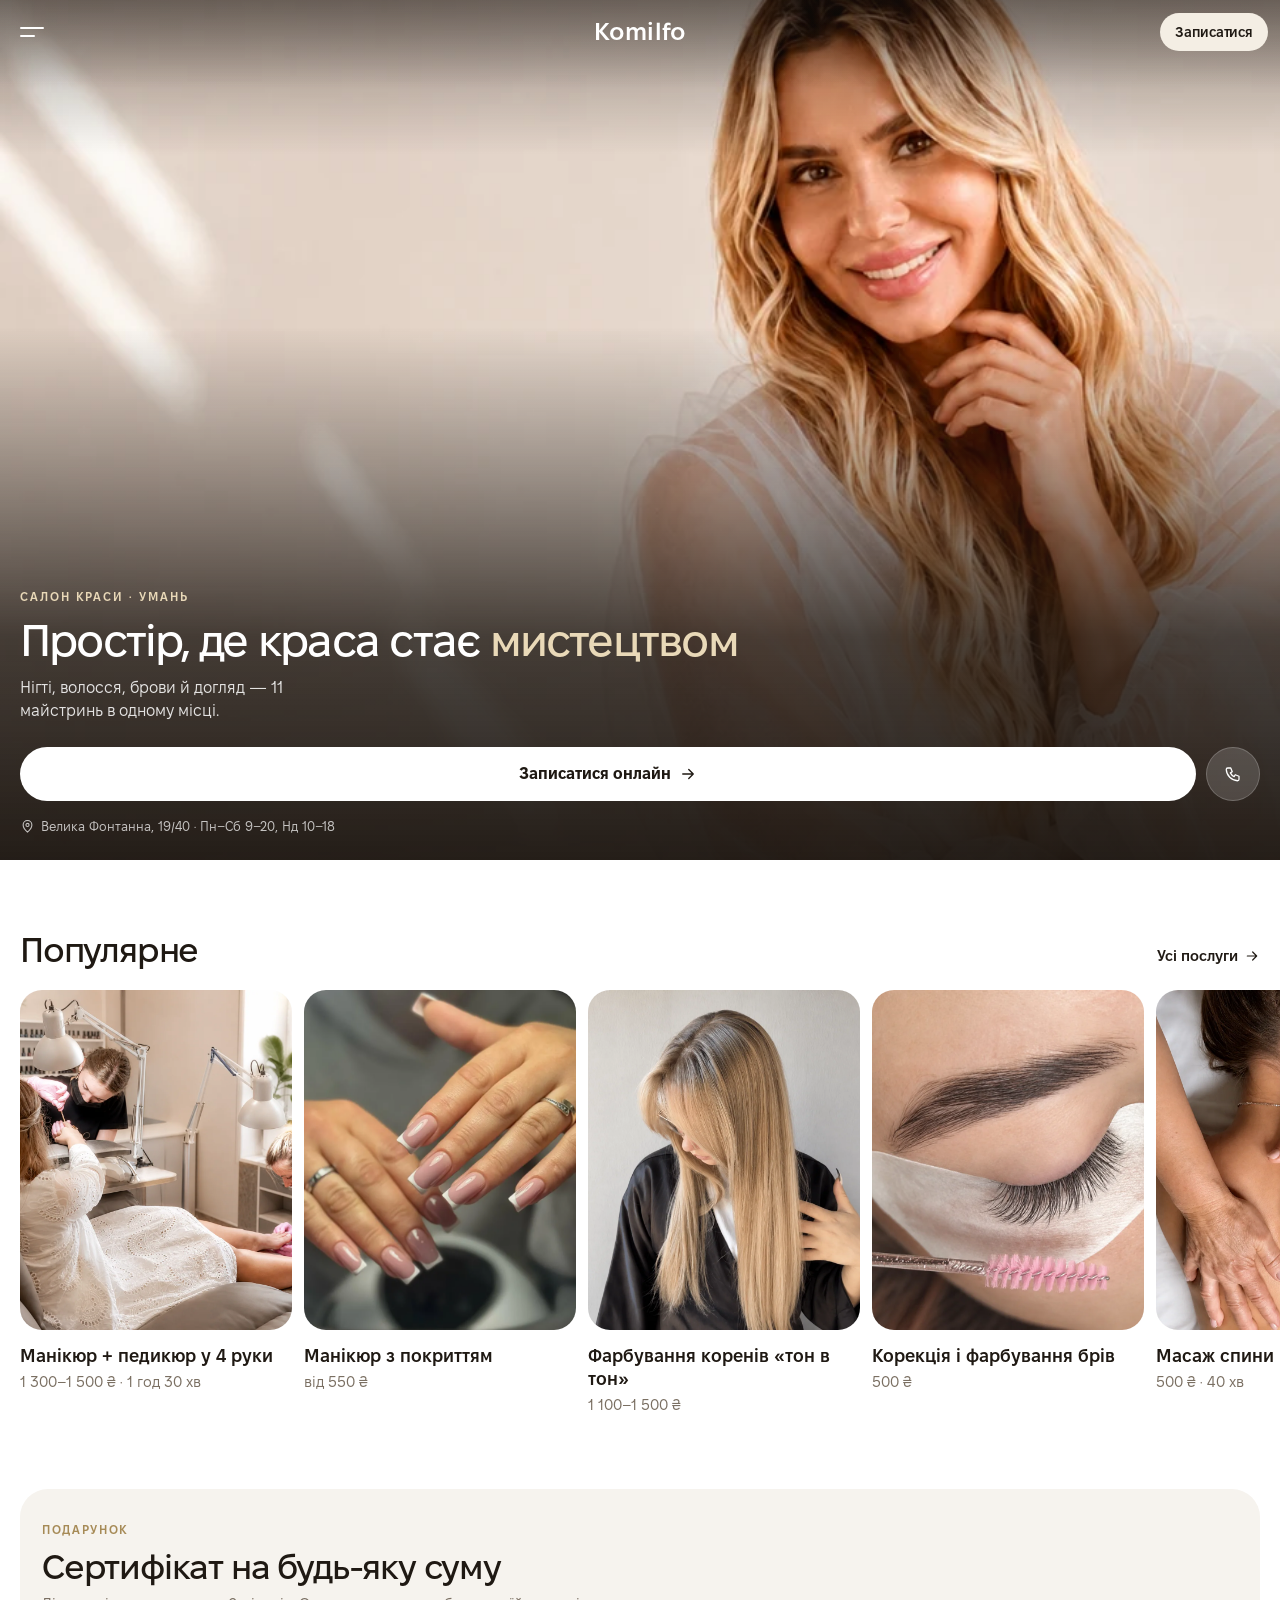
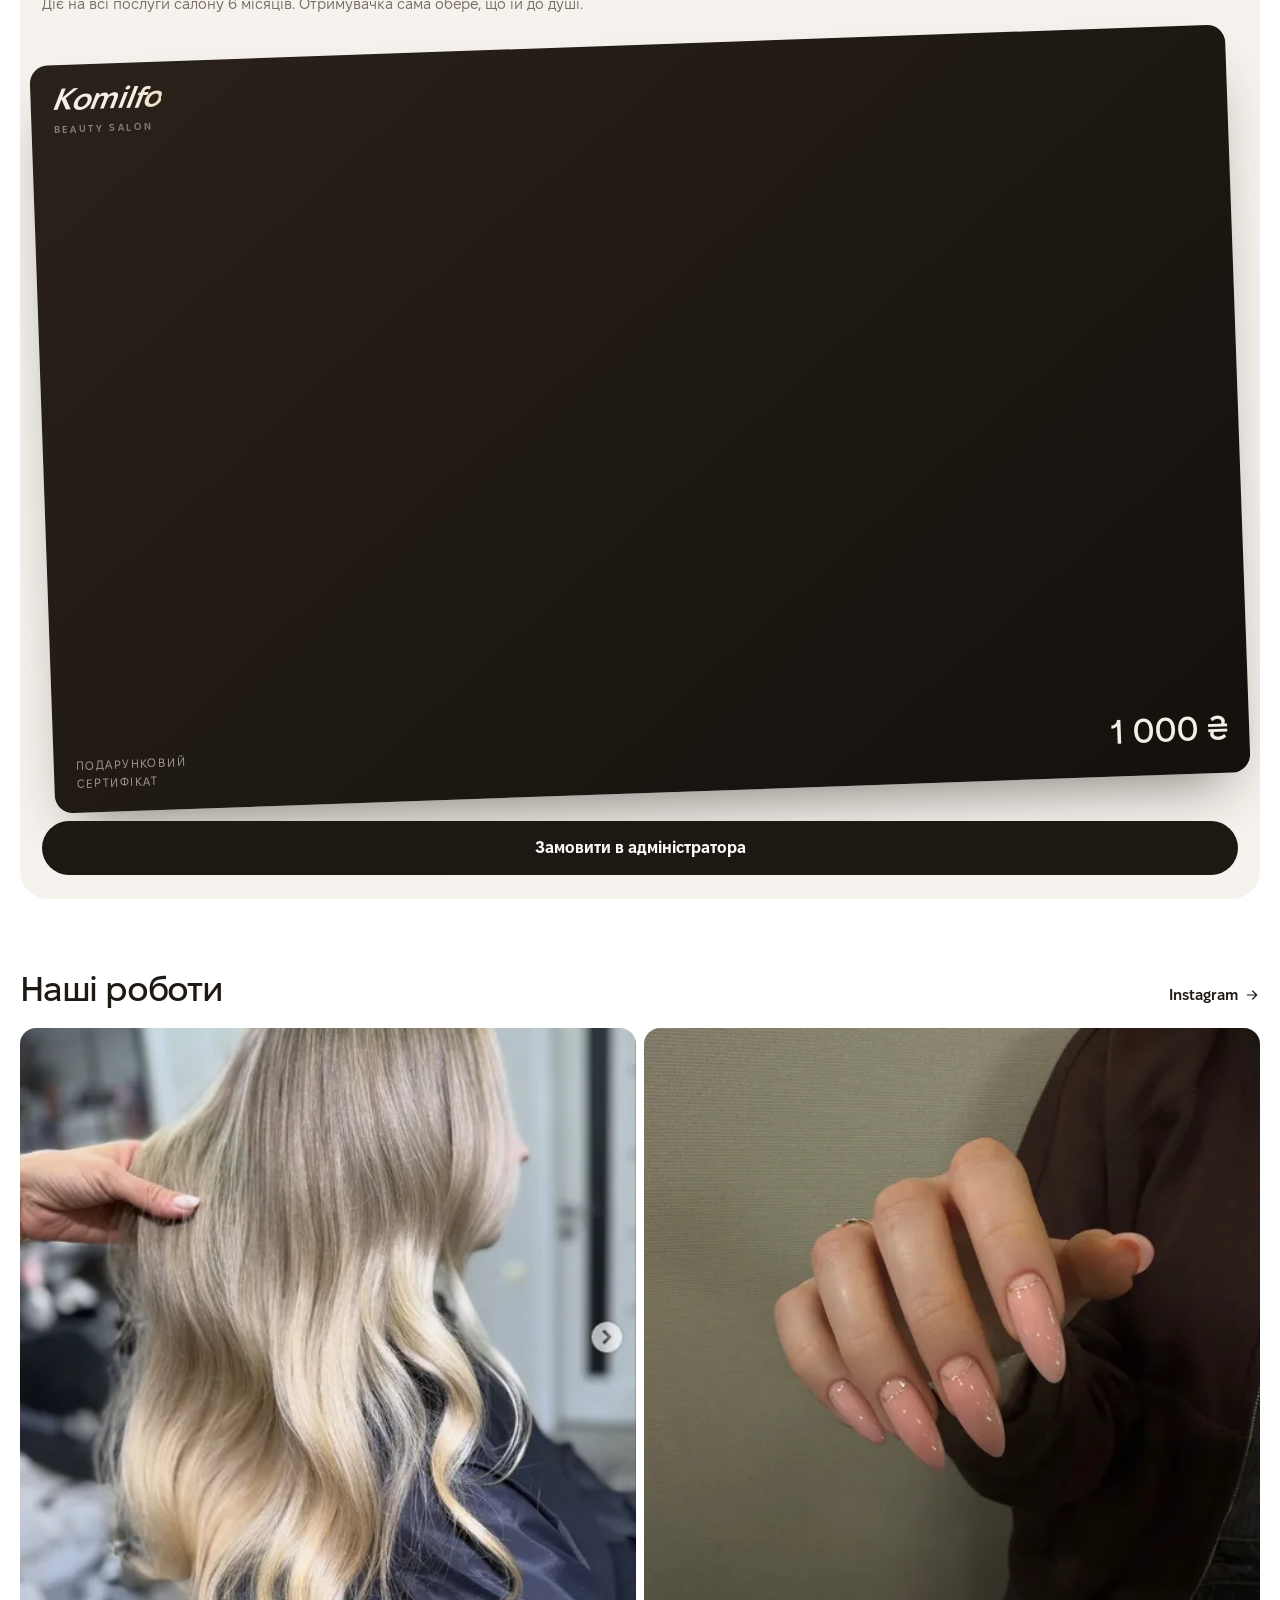
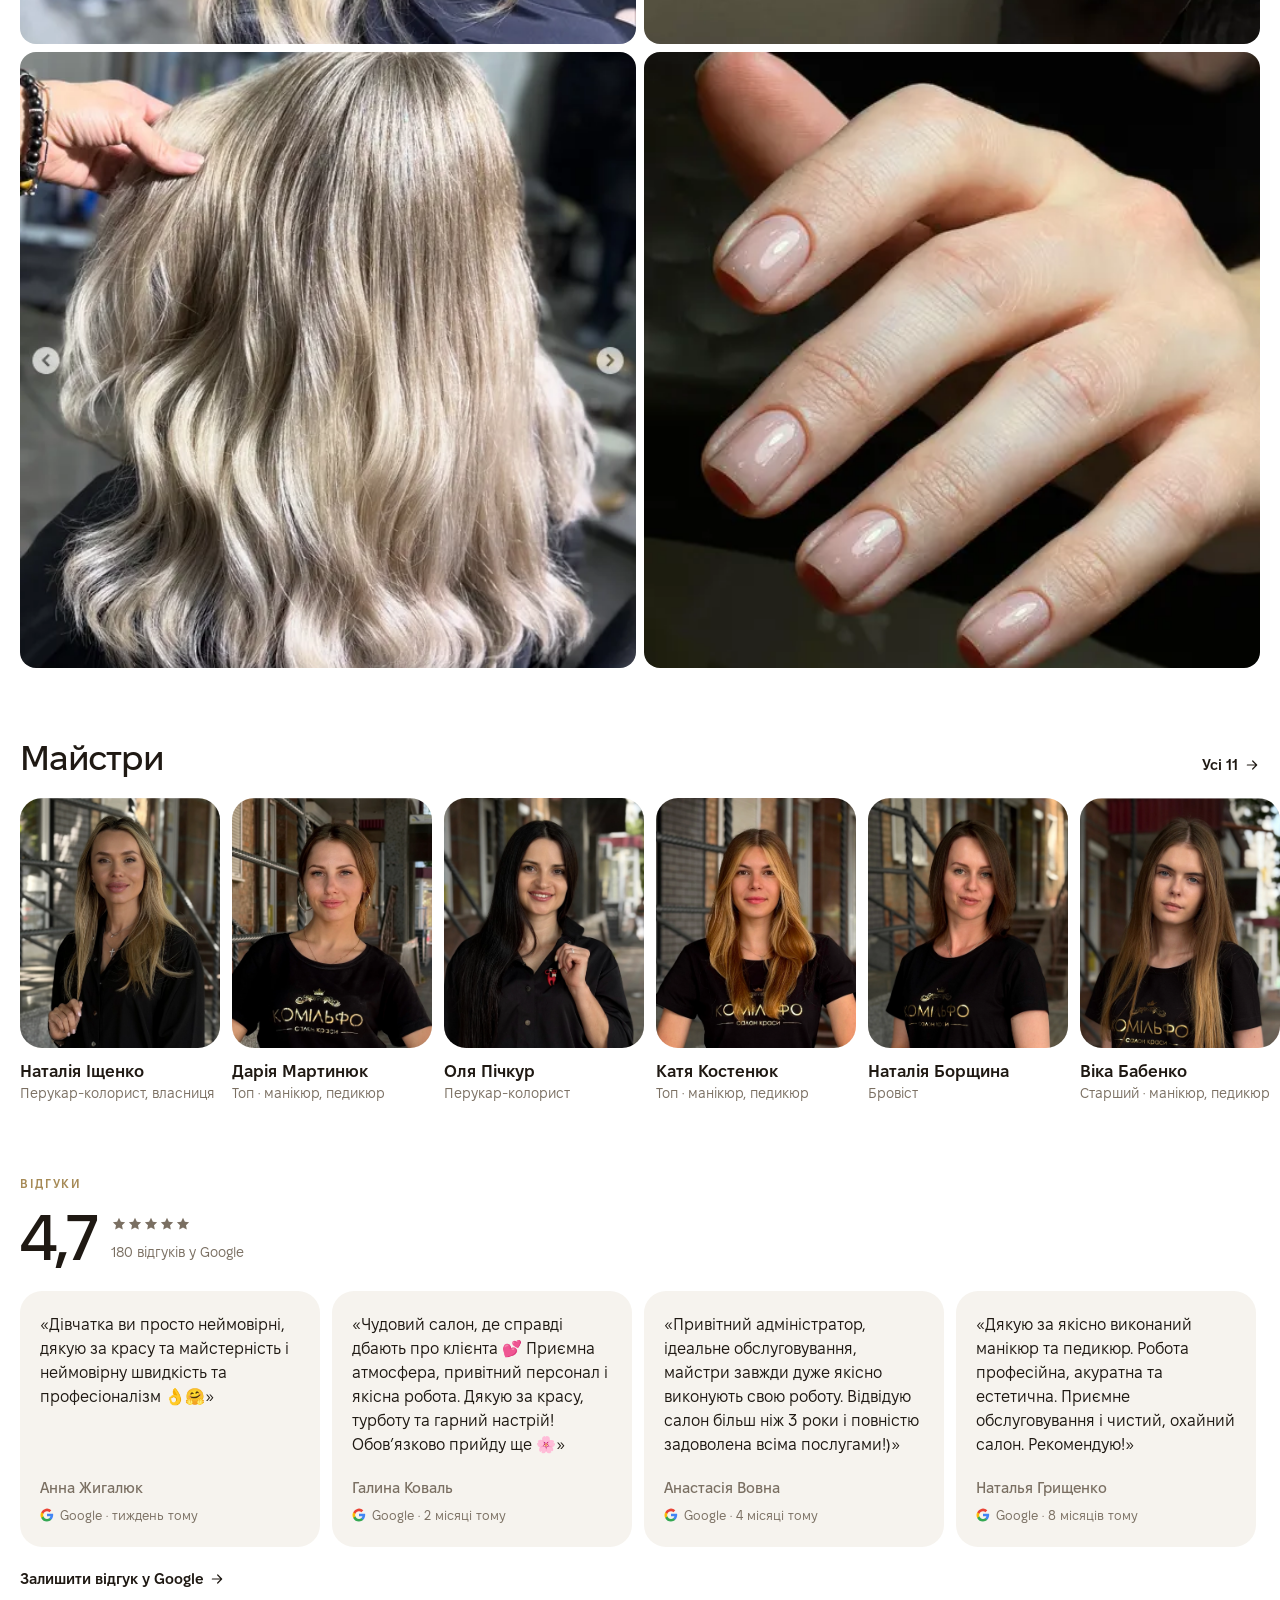
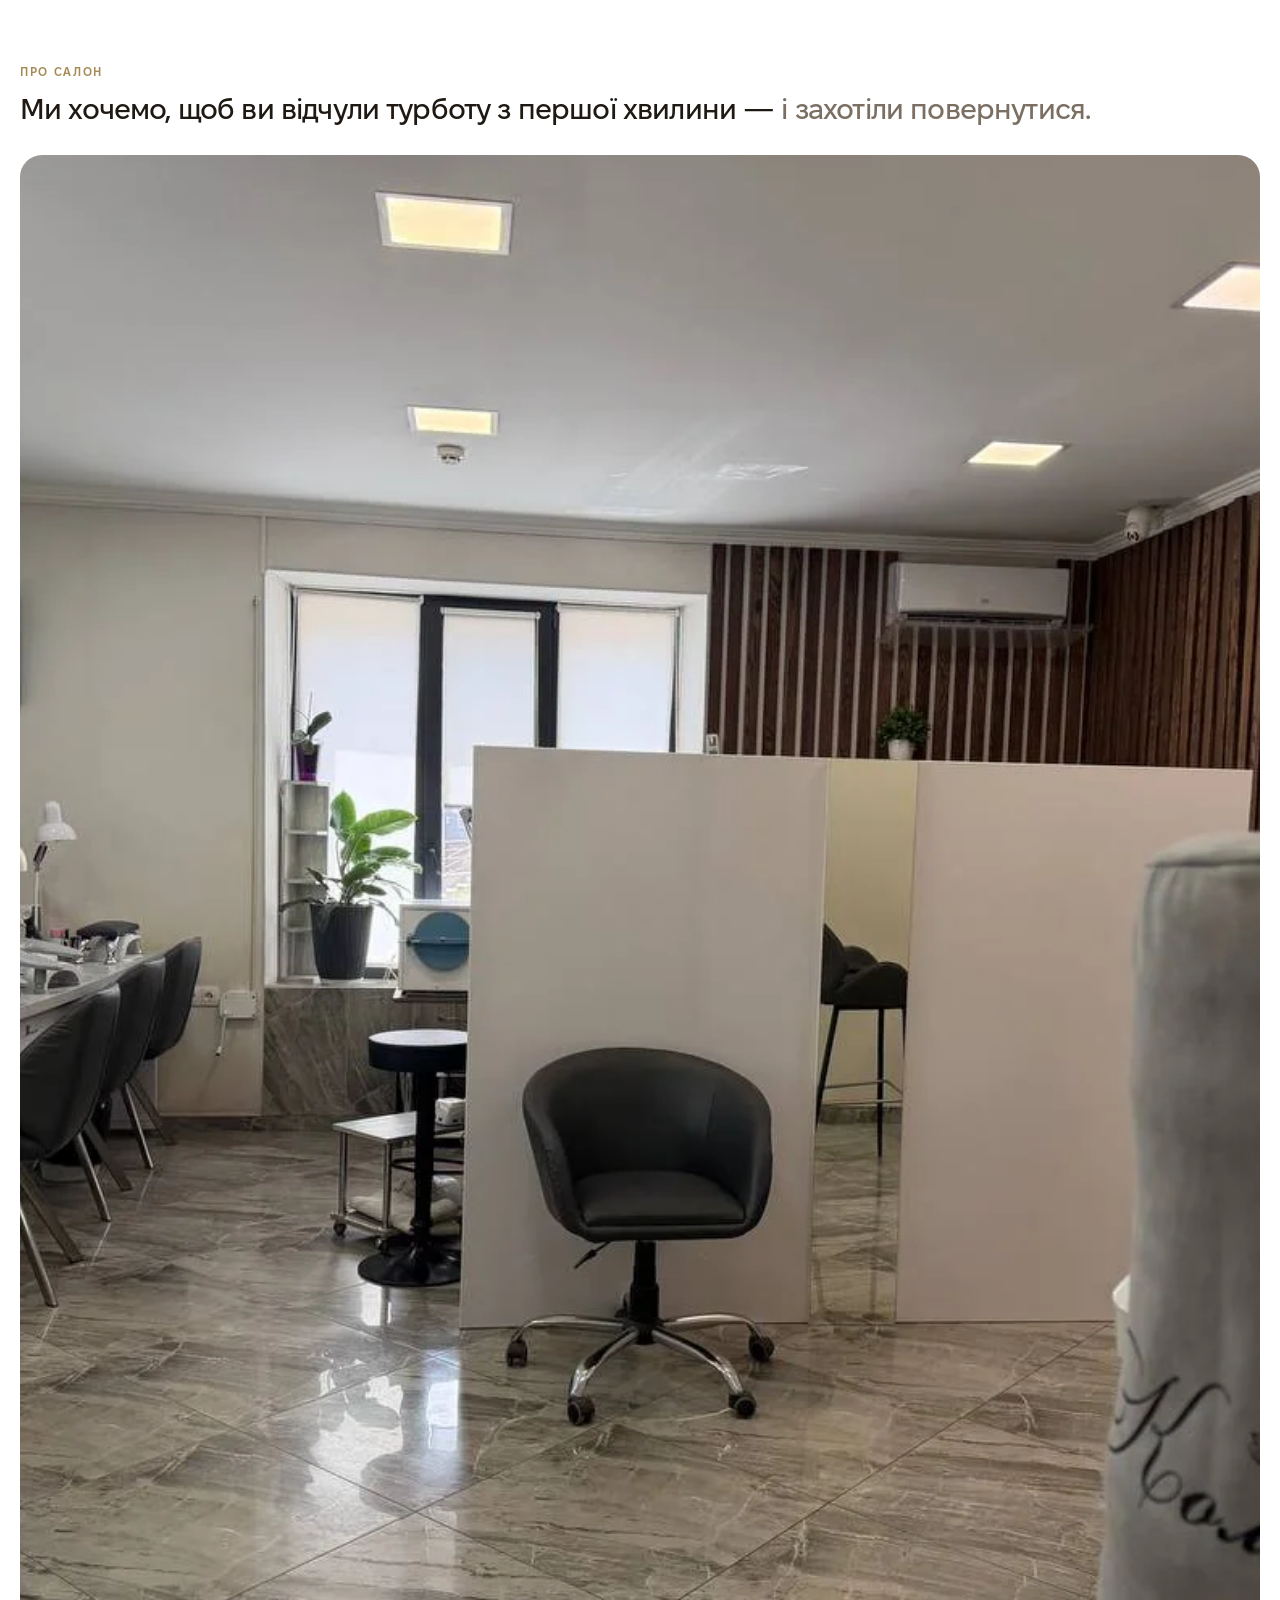
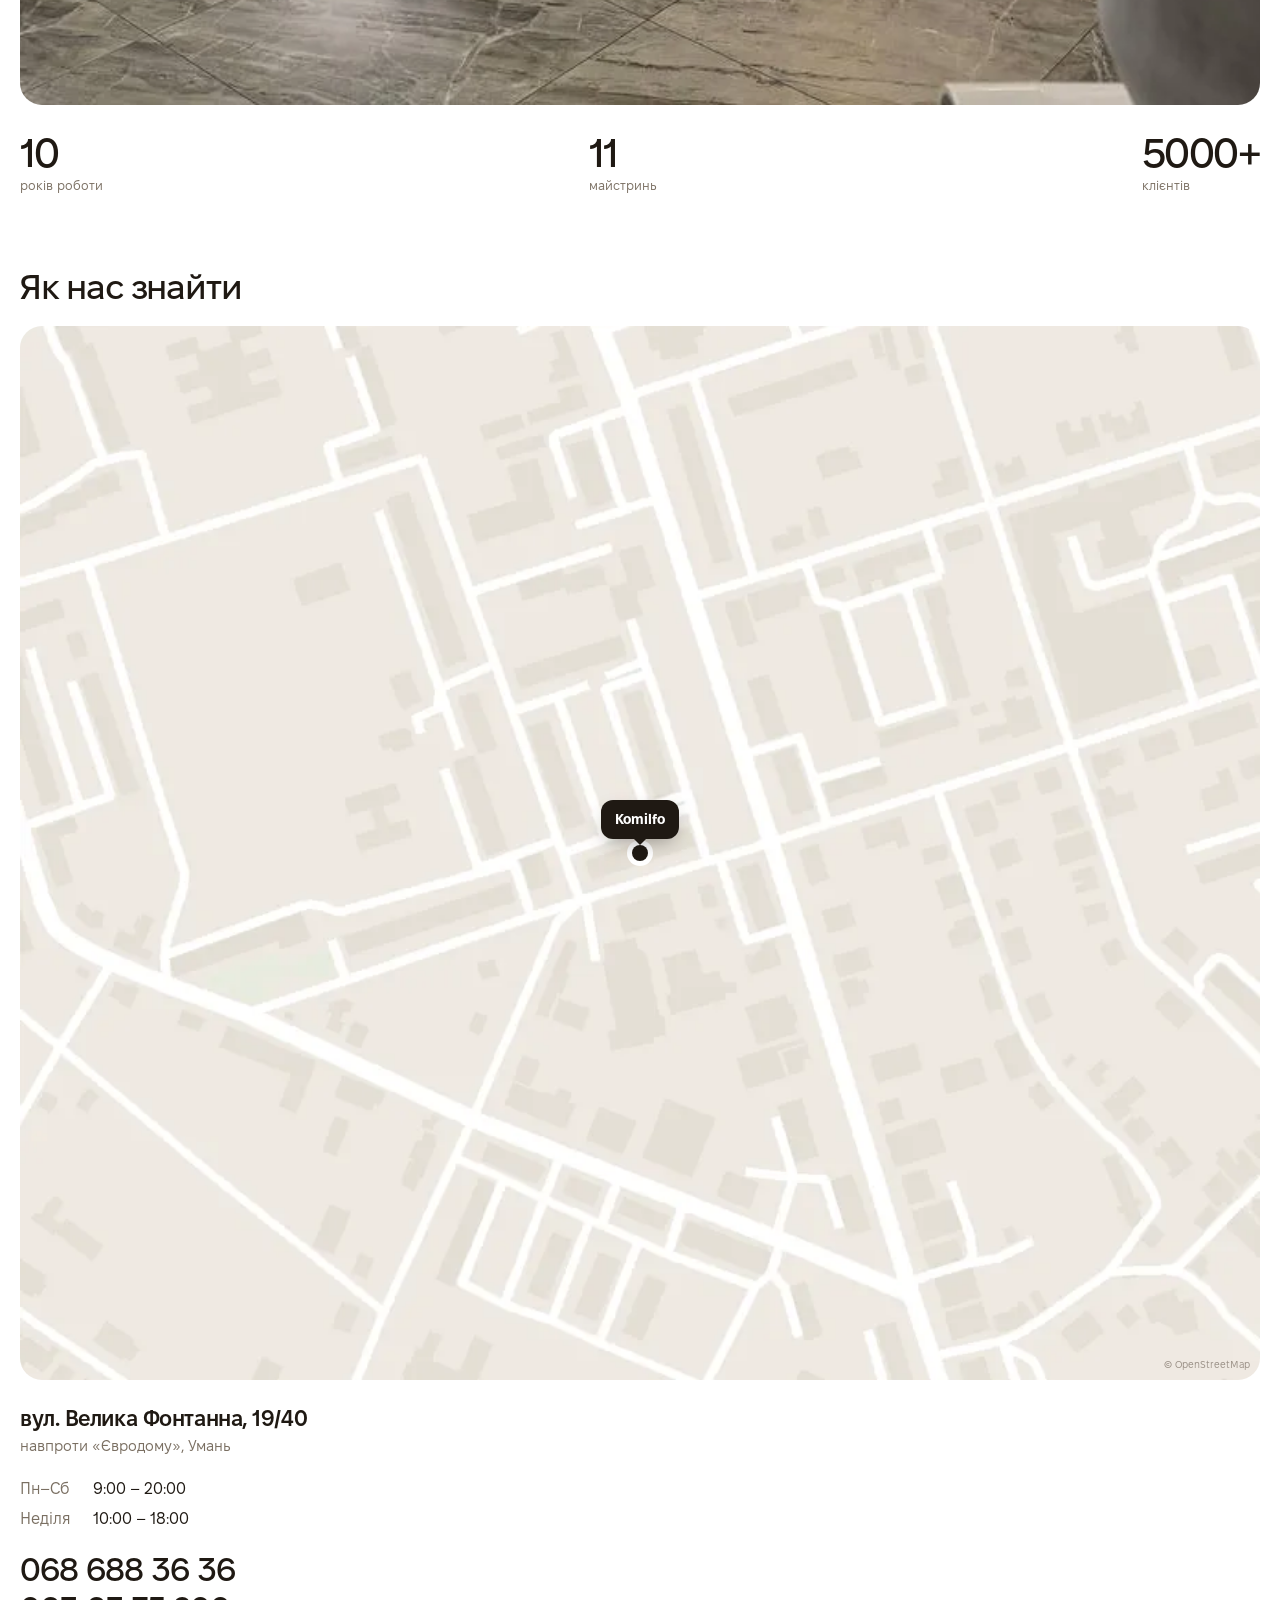
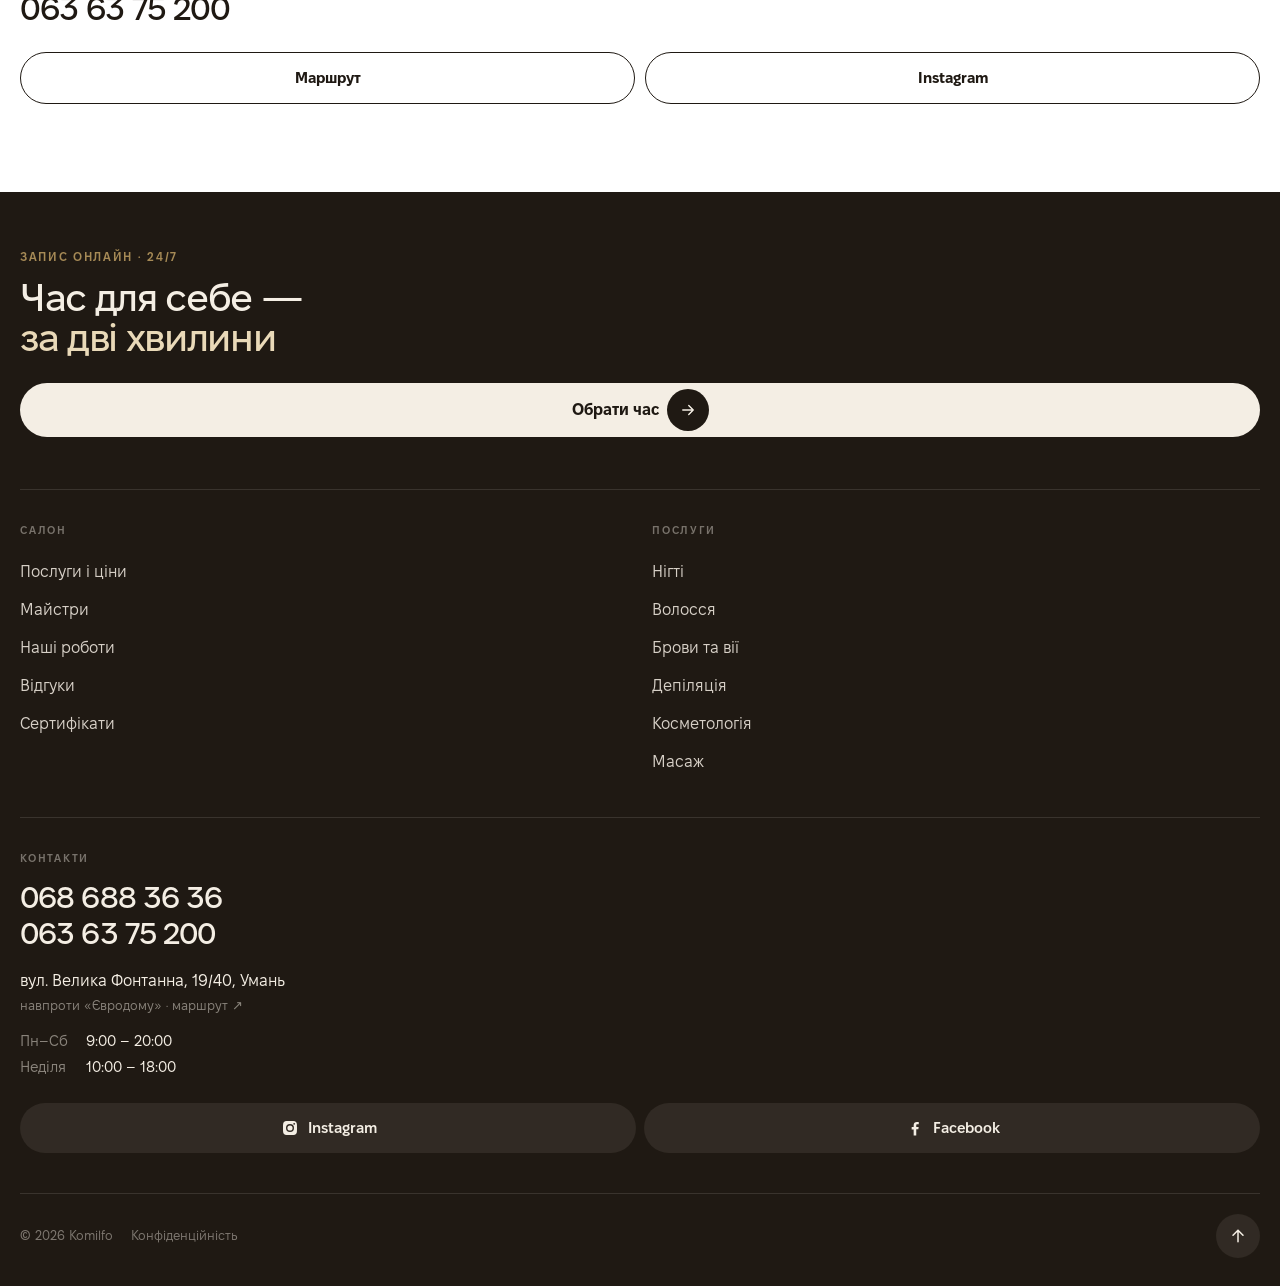
==== index.html @ 8b9041af "reviews: real google reviews, aligned, link to maps" ====
<!doctype html>
<html lang="uk">
<head>
<meta charset="utf-8">
<meta name="viewport" content="width=device-width, initial-scale=1, viewport-fit=cover">
<meta name="robots" content="noindex">
<title>Komilfo — салон краси в Умані</title>
<script>(()=>{const h=document.documentElement;h.classList.add('js');
if('scrollRestoration' in history)history.scrollRestoration='manual';
let nt='navigate';try{nt=performance.getEntriesByType('navigation')[0].type}catch(e){}
let seen=false;try{seen=sessionStorage.getItem('kf-in')==='1'}catch(e){}
if((nt==='reload'||!seen)&&!matchMedia('(prefers-reduced-motion: reduce)').matches)h.classList.add('ld');
if(nt==='reload'&&location.hash)history.replaceState(null,'',location.pathname+location.search);
})()</script>
<style>@font-face{font-family:Fixel;src:url(a/f/FixelText-Regular.woff2) format("woff2");font-weight:400;font-display:swap}
@font-face{font-family:Fixel;src:url(a/f/FixelText-Medium.woff2) format("woff2");font-weight:500;font-display:swap}
@font-face{font-family:Fixel;src:url(a/f/FixelText-SemiBold.woff2) format("woff2");font-weight:600;font-display:swap}
@font-face{font-family:Fixel;src:url(a/f/FixelText-Bold.woff2) format("woff2");font-weight:700;font-display:swap}
@font-face{font-family:FixelD;src:url(a/f/FixelDisplay-Medium.woff2) format("woff2");font-weight:500;font-display:swap}
@font-face{font-family:FixelD;src:url(a/f/FixelDisplay-SemiBold.woff2) format("woff2");font-weight:600;font-display:swap}
:root{--bg:#fff;--soft:#F6F3EE;--fg:#1F1913;--mute:#7A6F62;--line:#E9E3D8;--gold:#A68A56;--dark:#1F1913;--ivory:#F4EEE4;--pad:20px;--r:22px;--ease:cubic-bezier(.22,1,.36,1)}
*{box-sizing:border-box;margin:0;padding:0}
html{-webkit-text-size-adjust:100%;scroll-behavior:smooth;scroll-padding-top:132px}
body{background:var(--bg);color:var(--fg);font:400 16px/1.5 Fixel,system-ui,sans-serif;-webkit-font-smoothing:antialiased;overflow-x:hidden}
a{color:inherit;text-decoration:none;-webkit-tap-highlight-color:transparent}
img{display:block;max-width:100%}
svg{width:18px;height:18px;flex:none}
ul,ol{list-style:none}
.wrap{padding:0 var(--pad)}
.over{font-size:12px;letter-spacing:.14em;text-transform:uppercase;color:var(--gold);font-weight:600}
h1,h2{font-family:FixelD,Fixel,sans-serif;font-weight:500;letter-spacing:-.035em}
h2{font-size:34px;line-height:1.05;text-wrap:balance}
.sub{color:var(--mute);font-size:15px;line-height:1.5;margin-top:8px}
.link{display:inline-flex;align-items:center;gap:6px;font-weight:600;font-size:15px;white-space:nowrap}
.link svg{width:16px;height:16px}
section{padding-top:72px}
.head{display:flex;align-items:flex-end;justify-content:space-between;padding:0 var(--pad);margin-bottom:22px;gap:16px}

/* header: burger left · logo center · phone right */
.hdr{position:fixed;top:0;left:0;right:0;z-index:50;display:grid;grid-template-columns:1fr auto 1fr;align-items:center;padding:8px calc(var(--pad) - 12px);padding-top:calc(8px + env(safe-area-inset-top));color:var(--fg);transition:background .35s,color .35s,box-shadow .35s,transform .45s var(--ease)}
.logo{font-family:FixelD,Fixel,sans-serif;font-size:24px;font-weight:600;letter-spacing:.01em;justify-self:center;transition:transform .5s var(--ease)}
.burger{justify-self:start;position:relative;width:48px;height:48px;display:grid;place-items:center;background:none;border:0;padding:0;color:inherit;cursor:pointer;-webkit-tap-highlight-color:transparent}
.burger span{position:absolute;left:12px;height:2px;border-radius:2px;background:currentColor;transition:transform .5s var(--ease),width .5s var(--ease),top .5s var(--ease)}
.burger span:nth-child(1){top:19px;width:24px}
.burger span:nth-child(2){top:27px;width:15px}
.burger:active span{width:24px}
.menu-open .burger span:nth-child(1){top:23px;width:24px;transform:rotate(45deg)}
.menu-open .burger span:nth-child(2){top:23px;width:24px;transform:rotate(-45deg)}
.hcall svg{width:23px;height:23px;transform-origin:50% 60%;animation:ring 5s var(--ease) 2s infinite}
@keyframes ring{0%,80%,100%{transform:none}83%{transform:rotate(-14deg)}86%{transform:rotate(12deg)}89%{transform:rotate(-9deg)}92%{transform:rotate(6deg)}95%{transform:rotate(0)}}
.wave{position:absolute;left:50%;top:50%;width:34px;height:34px;margin:-17px 0 0 -17px;border-radius:50%;background:currentColor;opacity:0;pointer-events:none;animation:wave 5s ease-out 2s infinite}
.wave.w2{animation-delay:2.25s}
@keyframes wave{0%,80%{transform:scale(.4);opacity:0}84%{opacity:.16}100%{transform:scale(1.35);opacity:0}}
.hcall:active svg{transform:scale(.88)}
.hdr.ovr{color:#fff}
.hdr.ovr:before{content:"";position:absolute;inset:0 0 -24px;background:linear-gradient(rgba(24,18,13,.35),rgba(24,18,13,0));pointer-events:none;z-index:-1;transition:opacity .35s}
.hdr.flat,.hdr.solid{background:rgba(255,255,255,.9);backdrop-filter:saturate(1.4) blur(16px);-webkit-backdrop-filter:saturate(1.4) blur(16px);color:var(--fg);box-shadow:0 1px 0 var(--line)}
.hdr.solid:before{opacity:0}
.menu-open .hdr{background:transparent!important;box-shadow:none!important;backdrop-filter:none!important;-webkit-backdrop-filter:none!important;color:var(--ivory)}
.menu-open .hdr:before{opacity:0}
body.p-solid main{padding-top:64px}

/* menu: circular reveal from the burger */
.menu{position:fixed;inset:0;z-index:40;background:var(--dark);color:var(--ivory);clip-path:circle(0 at 32px 34px);visibility:hidden;transition:clip-path .7s cubic-bezier(.7,0,.2,1),visibility 0s .7s;overflow:hidden}
.menu-open .menu{clip-path:circle(150% at 32px 34px);visibility:visible;transition:clip-path .8s cubic-bezier(.7,0,.2,1)}
.menu-open{overflow:hidden}
.mbg{position:absolute;inset:0;opacity:0;transition:opacity 1.2s var(--ease) .2s}
.mbg img{width:100%;height:100%;object-fit:cover;filter:grayscale(.3);transform:scale(1.12);transition:transform 2.4s var(--ease)}
.mbg:after{content:"";position:absolute;inset:0;background:linear-gradient(rgba(31,25,19,.93),rgba(31,25,19,.86) 50%,rgba(31,25,19,.97))}
.menu-open .mbg{opacity:1}.menu-open .mbg img{transform:scale(1)}
.min{position:relative;height:100%;display:flex;flex-direction:column;padding:calc(84px + env(safe-area-inset-top)) var(--pad) calc(22px + env(safe-area-inset-bottom));overflow-y:auto}
.menu ol{flex:1;display:flex;flex-direction:column;justify-content:center;align-items:center;text-align:center;padding:8px 0 24px}
.menu li{overflow:hidden}
.menu li a{display:flex;justify-content:center;padding:6px 0;font-family:FixelD,Fixel,sans-serif;font-size:clamp(38px,12.4vw,54px);font-weight:500;letter-spacing:-.035em;line-height:1.12;transform:translateY(105%);transition:transform .5s var(--ease),color .3s}
.menu li small{font:600 11px Fixel,sans-serif;color:var(--gold);letter-spacing:.1em;width:18px;flex:none;transform:translateY(-.9em)}
.menu li a span{background:linear-gradient(currentColor,currentColor) 50% 100%/0 2px no-repeat;transition:background-size .5s var(--ease)}
.menu li a.cur{color:#E9D9B8}
.menu li a.cur span{background-size:100% 2px}
.menu li a:active span{background-size:100% 2px}
.menu-open .menu li a{transform:none;transition:transform .9s var(--ease)}
.menu-open .menu li:nth-child(1) a{transition-delay:.22s}.menu-open .menu li:nth-child(2) a{transition-delay:.27s}.menu-open .menu li:nth-child(3) a{transition-delay:.32s}.menu-open .menu li:nth-child(4) a{transition-delay:.37s}.menu-open .menu li:nth-child(5) a{transition-delay:.42s}.menu-open .menu li:nth-child(6) a{transition-delay:.47s}
.mchips,.mbot{opacity:0;transform:translateY(16px);transition:opacity .3s,transform .3s}
.menu-open .mchips,.menu-open .mbot{opacity:1;transform:none;transition:opacity .8s var(--ease) .5s,transform .8s var(--ease) .5s}
.menu-open .mbot{transition-delay:.58s}
.mchips{display:flex;flex-wrap:wrap;gap:6px;margin:22px 0 26px}
.mchips a{height:34px;padding:0 13px;border-radius:999px;background:rgba(244,238,228,.09);display:flex;align-items:center;font-size:13px;font-weight:600;color:rgba(244,238,228,.85)}
.mcta{width:100%;background:var(--ivory);color:var(--fg);justify-content:space-between;padding:0 8px 0 24px;height:58px}
.mcta svg{width:42px;height:42px;padding:12px;border-radius:50%;background:var(--fg);color:var(--ivory);transition:transform .4s var(--ease)}
.mcta:active svg{transform:translateX(4px)}
.mrow{display:flex;flex-direction:column;align-items:center;gap:14px;text-align:center;padding-top:22px;border-top:1px solid rgba(244,238,228,.12)}
.mtel{display:block;font-family:FixelD,Fixel,sans-serif;font-size:26px;font-weight:500;letter-spacing:-.03em;line-height:1.1}
.mopen{display:flex;align-items:center;justify-content:center;gap:7px;margin-top:6px;font-size:13px;color:rgba(244,238,228,.6)}
.mopen i{width:7px;height:7px;border-radius:50%;background:#B9A88E;flex:none}
.mopen.on i{background:#7FD49A;box-shadow:0 0 0 0 rgba(127,212,154,.6);animation:pulse 2s infinite}
@keyframes pulse{70%{box-shadow:0 0 0 7px rgba(127,212,154,0)}100%{box-shadow:0 0 0 0 rgba(127,212,154,0)}}
.msoc{display:flex;gap:2px}
.msoc a{width:44px;height:44px;display:grid;place-items:center;color:var(--ivory);transition:transform .3s var(--ease)}
.msoc a:active{transform:scale(.86)}
.msoc svg{width:24px;height:24px}
.maddr{font-size:13px;color:rgba(244,238,228,.45);margin-top:10px;text-align:center}

/* buttons */
.btns{display:flex;gap:10px;margin-top:24px}
.btn{height:54px;border-radius:999px;display:inline-flex;align-items:center;justify-content:center;gap:8px;font-weight:700;font-size:16px;padding:0 24px;transition:transform .15s}
.btn:active{transform:scale(.97)}
.btn.w{background:#fff;color:var(--fg);flex:1}
.btn.g{background:rgba(255,255,255,.16);color:#fff;backdrop-filter:blur(10px);-webkit-backdrop-filter:blur(10px);width:54px;padding:0;border:1px solid rgba(255,255,255,.2)}
.btn.d{background:var(--fg);color:#fff;width:100%;margin-top:28px}
.btn.o{border:1.5px solid var(--fg);color:var(--fg);flex:1;height:52px;font-size:15px}

/* hero (variant 1 + deep darkening of variant 3) */
.hero{position:relative;height:100svh;min-height:600px;max-height:860px;overflow:hidden;background:#2a211a;padding:0}
.hero img{position:absolute;inset:0;width:100%;height:100%;object-fit:cover;object-position:62% 20%;animation:kb 14s var(--ease) both}
@keyframes kb{from{transform:scale(1.08)}to{transform:scale(1)}}
.hero:after{content:"";position:absolute;inset:0;background:linear-gradient(to top,rgba(24,18,13,.94) 0%,rgba(24,18,13,.78) 26%,rgba(24,18,13,.34) 46%,rgba(24,18,13,0) 62%),linear-gradient(to bottom,rgba(24,18,13,.38),rgba(24,18,13,0) 18%)}
.hero .txt{position:absolute;left:0;right:0;bottom:0;z-index:2;padding:0 var(--pad) calc(24px + env(safe-area-inset-bottom));color:#fff}
.hero .kick{font-size:12px;letter-spacing:.16em;text-transform:uppercase;font-weight:600;color:#E9D9B8}
.hero h1{font-size:44px;line-height:1;margin-top:12px;letter-spacing:-.04em;text-wrap:balance}
.hero h1 i{font-style:normal;color:#E9D9B8}
.hero .lead{margin-top:14px;font-size:16px;line-height:1.45;color:rgba(255,255,255,.86);max-width:320px}
.hero .meta{display:flex;align-items:center;gap:6px;margin-top:16px;font-size:13px;color:rgba(255,255,255,.74)}
.hero .meta svg{width:15px;height:15px}
.hero .txt>*{animation:up .8s var(--ease) both}
.hero .txt>:nth-child(2){animation-delay:.08s}.hero .txt>:nth-child(3){animation-delay:.16s}.hero .txt>:nth-child(4){animation-delay:.24s}.hero .txt>:nth-child(5){animation-delay:.32s}
@keyframes up{from{opacity:0;transform:translateY(18px)}to{opacity:1;transform:none}}

/* category chips under hero */
.cats-s{padding-top:20px}
.cats{display:flex;gap:8px;overflow-x:auto;padding:0 var(--pad);scrollbar-width:none}
.cats::-webkit-scrollbar{display:none}
.cat{flex:none;display:flex;align-items:center;gap:10px;height:56px;padding:0 14px 0 6px;border-radius:999px;background:var(--soft);font-weight:600;font-size:15px;white-space:nowrap}
.cat img{width:44px;height:44px;border-radius:50%;object-fit:cover}
.cat svg{width:14px;height:14px;color:var(--mute)}

/* rails */
.rail{display:flex;gap:12px;overflow-x:auto;scroll-snap-type:x mandatory;padding:0 var(--pad);scrollbar-width:none;scroll-padding:0 var(--pad)}
.rail::-webkit-scrollbar{display:none}
.rail>*{scroll-snap-align:start;flex:0 0 auto}
.svc{width:min(272px,74vw)}
.svc .ph{aspect-ratio:4/5;border-radius:var(--r);overflow:hidden;background:var(--soft)}
.svc .ph img{width:100%;height:100%;object-fit:cover}
.svc h3{font-size:18px;font-weight:600;line-height:1.3;margin-top:14px}
.svc .p{font-size:15px;margin-top:4px;color:var(--mute)}
.mst{width:min(200px,52vw)}
.mst.sm{width:min(160px,42vw)}
.mst .ph{aspect-ratio:4/5;border-radius:var(--r);overflow:hidden;background:var(--soft)}
.mst .ph img{width:100%;height:100%;object-fit:cover}
.mst h3{font-size:17px;font-weight:600;margin-top:12px;line-height:1.3}
.mst .r{font-size:14px;color:var(--mute);margin-top:2px;line-height:1.35}

/* tier switch (CSS only) */
.lvi{position:absolute;opacity:0;pointer-events:none}
.seg{position:relative;display:grid;grid-template-columns:repeat(3,1fr);background:var(--soft);border-radius:999px;padding:4px;margin-top:22px}
.seg.n2{grid-template-columns:repeat(2,1fr)}
.seg label{position:relative;z-index:1;height:44px;display:grid;place-items:center;font-weight:600;font-size:15px;cursor:pointer;color:var(--mute);transition:color .25s}
.seg i{position:absolute;top:4px;bottom:4px;left:4px;width:calc((100% - 8px)/3);border-radius:999px;background:var(--fg);transition:transform .35s var(--ease)}
.seg.n2 i{width:calc((100% - 8px)/2)}
.lv1:checked~.seg i{transform:translateX(100%)}
.lv2:checked~.seg i{transform:translateX(200%)}
.lv0:checked~.seg label:nth-child(1),.lv1:checked~.seg label:nth-child(2),.lv2:checked~.seg label:nth-child(3){color:#fff}
.lvi:focus-visible~.seg{outline:2px solid var(--gold);outline-offset:2px}
.t{display:none}
.lv0:checked~* .t0,.lv1:checked~* .t1,.lv2:checked~* .t2,.lv0:checked~.t0,.lv1:checked~.t1,.lv2:checked~.t2{display:inline;animation:fade .3s}
.who.t{font-size:14px;color:var(--mute);margin-top:14px}
.lv0:checked~.who.t0,.lv1:checked~.who.t1,.lv2:checked~.who.t2{display:block}
@keyframes fade{from{opacity:0}to{opacity:1}}

/* price list */
.pl{margin-top:18px;border-top:1px solid var(--line)}
.pl li{display:flex;justify-content:space-between;align-items:baseline;gap:16px;padding:15px 0;border-bottom:1px solid var(--line);font-size:15px;line-height:1.35}
.pl .n{flex:1;min-width:0}
.pl small{display:block;color:var(--mute);font-size:13px;margin-top:3px}
.pl .pr{font-weight:600;white-space:nowrap;font-size:16px;font-variant-numeric:tabular-nums;text-align:right}
.tag{display:inline-block;margin-top:5px;font-size:11px;font-weight:600;letter-spacing:.04em;color:var(--gold);background:#F6EFE2;border-radius:6px;padding:2px 7px}
.note{font-size:13px;color:var(--mute);margin-top:12px;line-height:1.45}
.hint{font-size:13px;color:var(--mute);margin-top:10px}

/* levels box on home */
.lvls{padding-left:var(--pad);padding-right:var(--pad)}
.lbox{background:var(--soft);border-radius:28px;padding:30px 20px 22px}
.lbox h2{margin-top:10px;font-size:30px}
.lbox .seg{background:#fff}
.lbox .pl{border-color:#E4DCCE}.lbox .pl li{border-color:#E4DCCE}
.lbox.plain .btn{margin-top:24px;width:100%;flex:none}

/* works */
.works{display:grid;grid-template-columns:1fr 1fr;gap:8px;padding:0 var(--pad)}
.works img{width:100%;height:100%;object-fit:cover;border-radius:16px}
.works .t{grid-row:span 2;aspect-ratio:3/5.2}
.works .s{aspect-ratio:1}

/* reviews */
.score{display:flex;align-items:center;gap:16px;margin-top:12px}
.score b{font-family:FixelD,Fixel,sans-serif;font-size:64px;font-weight:500;line-height:1;letter-spacing:-.04em}
.score span{display:block;font-size:14px;color:var(--mute);margin-top:4px}
.stars{display:inline-flex;gap:2px;color:var(--gold)}
.stars svg{width:16px;height:16px}.stars svg.off{color:#E4DCCE}
.qs{display:flex;gap:12px;overflow-x:auto;scroll-snap-type:x mandatory;padding:22px var(--pad) 0;scroll-padding:0 var(--pad);scrollbar-width:none}
.qs:after{content:'';flex:0 0 1px}
.qs::-webkit-scrollbar{display:none}
.q{flex:0 0 min(300px,80vw);scroll-snap-align:start;background:var(--soft);border-radius:var(--r);padding:22px 20px;display:flex;flex-direction:column;justify-content:space-between;gap:20px}
.q blockquote{font-size:16px;line-height:1.5}
.q figcaption{display:flex;flex-direction:column;gap:6px;font-size:14px;color:var(--mute)}
.q .qn{color:var(--ink);font-weight:500;font-size:15px}
.q .qd{display:flex;align-items:center;gap:6px;font-size:13px}
.q .gg{width:14px;height:14px;flex:none}
.revs .wrap+.wrap{margin-top:20px}
.revs>.wrap:last-child{margin-top:20px}

/* about */
.about .big{font-family:FixelD,Fixel,sans-serif;font-weight:500;font-size:28px;line-height:1.2;letter-spacing:-.03em;margin-top:12px;text-wrap:pretty}
.about .big em{font-style:normal;color:var(--mute)}
.about .pic{margin:28px var(--pad) 0;border-radius:var(--r);overflow:hidden;aspect-ratio:4/5}
.about .pic img{width:100%;height:100%;object-fit:cover}
.facts{display:flex;justify-content:space-between;gap:12px;padding:28px var(--pad) 0}
.facts b{display:block;font-family:FixelD,Fixel,sans-serif;font-weight:500;font-size:40px;line-height:1;letter-spacing:-.04em}
.facts small{font-size:13px;color:var(--mute)}

/* certificate */
.cert{margin:0 var(--pad);background:var(--soft);border-radius:28px;padding:32px 22px 24px;overflow:hidden}
.cert h2{margin-top:10px}
.card{margin:30px auto 0;width:100%;aspect-ratio:1.6;border-radius:18px;background:linear-gradient(140deg,#2A221A,#14100C);color:var(--ivory);padding:20px 22px;display:flex;flex-direction:column;justify-content:space-between;box-shadow:0 30px 60px -24px rgba(31,25,19,.55);transform:rotate(-4deg);transition:transform .8s var(--ease)}
.cert.in .card{transform:rotate(-2deg)}
.card .l{font-family:FixelD,Fixel,sans-serif;font-size:30px;font-weight:600;line-height:1}
.card .l i{display:inline-block;font-style:italic;transform:skewX(-10deg);letter-spacing:-.01em;background:linear-gradient(100deg,#F4EEE4 30%,#E2CC9E 50%,#F4EEE4 70%) 0 0/250% 100%;-webkit-background-clip:text;background-clip:text;color:transparent;animation:shine 6s ease-in-out infinite}
.card .lsub{display:block;margin-top:8px;font:600 10px Fixel,sans-serif;letter-spacing:.24em;text-transform:uppercase;color:rgba(244,238,228,.45)}
@keyframes shine{0%,60%{background-position:100% 0}100%{background-position:-50% 0}}
.card .row{display:flex;justify-content:space-between;align-items:flex-end;font-size:12px;letter-spacing:.12em;text-transform:uppercase;color:rgba(244,238,228,.6)}
.card .row{gap:10px}
.card .row b{white-space:nowrap;font-family:FixelD,Fixel,sans-serif;font-size:clamp(26px,8.6vw,34px);font-weight:500;letter-spacing:0;text-transform:none;color:var(--ivory)}

/* contacts */
.map{display:block;margin:0 var(--pad);border-radius:var(--r);overflow:hidden;aspect-ratio:4/3.4;position:relative;background:var(--soft)}
.map img{width:100%;height:100%;object-fit:cover}
.pin{position:absolute;left:50%;top:50%;transform:translate(-50%,calc(-100% - 14px));background:var(--fg);color:#fff;font-size:14px;font-weight:700;padding:9px 14px;border-radius:12px;white-space:nowrap;box-shadow:0 8px 20px -6px rgba(0,0,0,.35)}
.pin:after{content:"";position:absolute;left:50%;bottom:-6px;margin-left:-6px;border:6px solid transparent;border-bottom:0;border-top-color:var(--fg)}
.dot{position:absolute;left:50%;top:50%;width:16px;height:16px;margin:-8px 0 0 -8px;border-radius:50%;background:var(--fg);box-shadow:0 0 0 5px #fff}
.osm{position:absolute;right:10px;bottom:8px;font-size:10px;color:#9a9086}
.info{padding:24px var(--pad) 0}
.info .addr{font-size:22px;font-weight:600;line-height:1.3;letter-spacing:-.02em}
.info .sub{margin-top:2px}
.hours{margin-top:20px;display:grid;grid-template-columns:auto 1fr;gap:6px 22px;font-size:16px}
.hours dt{color:var(--mute)}
.tel{display:block;font-family:FixelD,Fixel,sans-serif;font-size:32px;font-weight:500;line-height:1.2;letter-spacing:-.03em;margin-top:20px}
.tel+.tel{margin-top:0}
.row2{display:flex;gap:10px;margin-top:24px}

/* footer */
.foot{margin-top:88px;background:var(--dark);color:var(--ivory);padding:56px var(--pad) calc(28px + env(safe-area-inset-bottom));overflow:hidden}
.foot h4{font-size:11px;letter-spacing:.16em;text-transform:uppercase;font-weight:600;color:rgba(244,238,228,.42);margin-bottom:14px}
.fcta h2{margin-top:12px;font-size:38px;line-height:1.04}
.fcta h2 i{font-style:normal;color:#E9D9B8}
.fcta .mcta{margin-top:26px}
.fcols{display:grid;grid-template-columns:1fr 1fr;gap:24px;margin-top:52px;padding-top:32px;border-top:1px solid rgba(244,238,228,.12)}
.fcol a{display:block;padding:7px 0;font-size:16px;color:rgba(244,238,228,.86);transition:color .2s}
.fcol a:active{color:#E9D9B8}
.fcon{margin-top:36px;padding-top:32px;border-top:1px solid rgba(244,238,228,.12)}
.ftel{display:block;font-family:FixelD,Fixel,sans-serif;font-size:30px;font-weight:500;letter-spacing:-.03em;line-height:1.2}
.faddr{display:block;margin-top:18px;font-size:16px;line-height:1.4}
.faddr small{display:block;font-size:13px;color:rgba(244,238,228,.5);margin-top:3px}
.fhrs{display:grid;grid-template-columns:auto 1fr;gap:4px 18px;margin-top:16px;font-size:15px}
.fhrs dt{color:rgba(244,238,228,.5)}
.fsoc{display:flex;gap:8px;margin-top:24px}
.fsoc a{flex:1;display:flex;align-items:center;justify-content:center;gap:8px;height:50px;border-radius:999px;background:rgba(244,238,228,.08);font-weight:600;font-size:15px;transition:background .25s,transform .2s}
.fsoc a:active{transform:scale(.97);background:rgba(244,238,228,.14)}
.fsoc svg{width:20px;height:20px}
.fword{font-family:FixelD,Fixel,sans-serif;font-weight:600;font-size:24vw;line-height:.9;letter-spacing:-.045em;margin:52px 0 0;padding-right:.08em;white-space:nowrap;text-align:center;color:transparent;background:linear-gradient(180deg,rgba(244,238,228,.92),rgba(244,238,228,.12));-webkit-background-clip:text;background-clip:text;font-style:italic;transform:skewX(-6deg)}
.flegal{display:flex;align-items:center;gap:18px;margin-top:40px;padding-top:20px;border-top:1px solid rgba(244,238,228,.12);font-size:13px;color:rgba(244,238,228,.45)}
.flegal .ftop{margin-left:auto;width:44px;height:44px;display:grid;place-items:center;border-radius:50%;background:rgba(244,238,228,.08);color:var(--ivory)}
.flegal .ftop svg{width:20px;height:20px;transition:transform .4s var(--ease)}
.flegal .ftop:active svg{transform:translateY(-4px)}

/* sticky CTA */
.sticky{position:fixed;left:12px;right:12px;bottom:calc(12px + env(safe-area-inset-bottom));z-index:15;display:flex;gap:8px;padding:6px;border-radius:999px;background:rgba(31,25,19,.92);backdrop-filter:blur(14px);-webkit-backdrop-filter:blur(14px);box-shadow:0 12px 30px -10px rgba(0,0,0,.45);transition:transform .4s var(--ease),opacity .3s;opacity:0;transform:translateY(130%);pointer-events:none}
.show-sticky .sticky{opacity:1;transform:none;pointer-events:auto}
.sticky a{height:48px;border-radius:999px;display:flex;align-items:center;justify-content:center;font-weight:700;font-size:15px}
.sticky .b{flex:1;background:#fff;color:var(--fg);padding:0 12px;white-space:nowrap;overflow:hidden;text-overflow:ellipsis}
.sticky .c{width:48px;color:#fff}
.sticky .c svg{width:20px;height:20px}

/* inner page top + tabs */
.top{padding:28px var(--pad) 0}
.top h1{font-size:44px;line-height:1;letter-spacing:-.04em}
.tabsw{position:sticky;top:calc(68px + env(safe-area-inset-top));z-index:10;background:rgba(255,255,255,.94);backdrop-filter:blur(14px);-webkit-backdrop-filter:blur(14px);margin-top:22px;border-bottom:1px solid var(--line)}
.tabs{display:flex;gap:6px;overflow-x:auto;padding:10px var(--pad);scrollbar-width:none}
.tabs::-webkit-scrollbar{display:none}
.tab{flex:none;height:38px;padding:0 16px;border-radius:999px;background:var(--soft);display:flex;align-items:center;font-weight:600;font-size:14px;white-space:nowrap;transition:background .2s,color .2s}
.tab.on{background:var(--fg);color:#fff}

/* services page */
.cat-sec{padding-top:44px}
.cover{position:relative;margin:0 var(--pad);border-radius:var(--r);overflow:hidden;aspect-ratio:16/10;background:var(--soft)}
.cover img{width:100%;height:100%;object-fit:cover}
.cover:after{content:"";position:absolute;inset:0;background:linear-gradient(to top,rgba(24,18,13,.75),rgba(24,18,13,0) 60%)}
.ct{position:absolute;left:18px;right:18px;bottom:16px;z-index:1;color:#fff;display:flex;justify-content:space-between;align-items:flex-end;gap:12px}
.ct h2{font-size:30px}
.ct span{font-size:13px;color:rgba(255,255,255,.8);white-space:nowrap;padding-bottom:4px}
.faces{display:flex;align-items:center;gap:12px;margin:14px var(--pad) 0;padding:10px 14px 10px 10px;border-radius:999px;background:var(--soft);font-size:14px;font-weight:600}
.faces span:nth-child(2){flex:1}
.fc{display:flex}
.fc img{width:32px;height:32px;border-radius:50%;object-fit:cover;border:2px solid var(--soft);margin-left:-8px}
.fc img:first-child{margin-left:0}
.faces svg{width:15px;height:15px;color:var(--mute)}
.grp{position:relative;padding:30px var(--pad) 0}
.gh h3{font-size:21px;font-weight:600;letter-spacing:-.015em}
.grp .seg{margin-top:14px}
.cat-sec>.wrap .btn{margin-top:26px}
.rules{padding-top:56px}
.rules h3{font-size:21px;font-weight:600}

/* masters page */
.mg{padding-top:40px}
.gh2{display:flex;align-items:baseline;gap:10px;padding:0 var(--pad);margin-bottom:18px}
.gh2 h2{font-size:30px}
.gh2 span{font-size:15px;color:var(--mute);font-weight:600}
.mgrid{display:grid;grid-template-columns:1fr 1fr;gap:24px 12px;padding:0 var(--pad)}
.m .ph{position:relative;aspect-ratio:4/5;border-radius:20px;overflow:hidden;background:var(--soft)}
.m .ph img{width:100%;height:100%;object-fit:cover}
.lvb{position:absolute;left:10px;top:10px;z-index:1;font-size:12px;font-weight:700;padding:5px 10px;border-radius:999px;background:rgba(255,255,255,.92);color:var(--fg)}
.m h3{font-size:16px;font-weight:600;margin-top:10px;line-height:1.3}
.m .r{font-size:13px;color:var(--mute);margin-top:2px;line-height:1.35}
.mg+.lvls{padding-top:56px}

/* master profile */
.phero{position:relative;height:min(78svh,640px);min-height:480px;overflow:hidden;padding:0;background:var(--soft)}
.phero img{position:absolute;inset:0;width:100%;height:100%;object-fit:cover;animation:kb 14s var(--ease) both}
.phero:after{content:"";position:absolute;inset:0;background:linear-gradient(to top,rgba(24,18,13,.9) 0%,rgba(24,18,13,.55) 24%,rgba(24,18,13,0) 50%),linear-gradient(to bottom,rgba(24,18,13,.35),rgba(24,18,13,0) 20%)}
.phero .txt{position:absolute;left:var(--pad);right:var(--pad);bottom:24px;z-index:2;color:#fff}
.phero .lvb{position:static;display:inline-block;margin-bottom:12px}
.phero h1{font-size:42px;line-height:1;letter-spacing:-.04em}
.phero p{margin-top:8px;color:rgba(255,255,255,.82);font-size:16px}
.backb{position:absolute;z-index:3;left:var(--pad);top:calc(72px + env(safe-area-inset-top));width:40px;height:40px;border-radius:50%;display:grid;place-items:center;background:rgba(255,255,255,.16);color:#fff;border:1px solid rgba(255,255,255,.2);backdrop-filter:blur(10px);-webkit-backdrop-filter:blur(10px)}
.pact .btn{margin-top:20px}
.psv{padding-top:48px}
.psv .head{margin-bottom:0}
.more{margin-top:18px}

/* reveal */
.js .rv{opacity:0;transform:translateY(22px);transition:opacity .8s var(--ease),transform .8s var(--ease)}
.js .rv.in{opacity:1;transform:none}
@media (prefers-reduced-motion:reduce){.menu li a,.mchips,.mbot{transform:none!important;opacity:1!important}*,*:before,*:after{animation:none!important;transition:none!important}.js .rv{opacity:1;transform:none}}
@media (max-width:359px){:root{--pad:16px}.hero h1{font-size:38px}h2{font-size:30px}.top h1{font-size:38px}.tel{font-size:28px}.facts b{font-size:34px}.score b{font-size:54px}.phero h1{font-size:36px}}

/* header book button */
.hbook{justify-self:end;position:relative;overflow:hidden;display:flex;align-items:center;height:38px;padding:0 15px;margin-right:4px;border-radius:999px;background:var(--fg);color:var(--ivory);font-size:14px;font-weight:600;letter-spacing:-.01em;transition:background .35s,color .35s,transform .2s;-webkit-tap-highlight-color:transparent}
.hbook:after{content:"";position:absolute;top:0;bottom:0;left:-60%;width:40%;background:linear-gradient(100deg,transparent,rgba(255,255,255,.35),transparent);transform:skewX(-20deg);animation:sheen 5s ease-in-out 1.5s infinite}
@keyframes sheen{0%,75%{left:-60%}100%{left:130%}}
.hbook:active{transform:scale(.95)}
.hdr.ovr:not(.solid) .hbook{background:var(--ivory);color:var(--fg)}
.menu-open .hbook{background:var(--ivory)!important;color:var(--fg)!important}
@media (max-width:340px){.hbook{padding:0 12px;font-size:13px;height:36px}.logo{font-size:21px}}
@media (prefers-reduced-motion:reduce){.hbook:after{animation:none}}

@media (max-width:340px){.card .row span{font-size:10px}.cert .btn{font-size:14px;padding:0 16px}}

/* page loader */
.ldr{display:none}
.ld .ldr{display:grid;place-items:center;position:fixed;inset:0;z-index:100;background:var(--dark);color:var(--ivory);transition:transform 1s cubic-bezier(.76,0,.24,1)}
.ld body{overflow:hidden}
.ldc{text-align:center}
.ldw{font-family:FixelD,Fixel,sans-serif;font-weight:600;font-size:clamp(48px,16vw,72px);letter-spacing:-.03em;line-height:1.05;font-style:italic;transform:skewX(-8deg);display:flex;justify-content:center;overflow:hidden;padding:0 .12em .08em}
.ldw span{display:inline-block;transform:translateY(110%);animation:ldIn .9s cubic-bezier(.2,.8,.2,1) forwards;animation-delay:calc(.1s + var(--i) * .065s);background:linear-gradient(100deg,#F4EEE4 35%,#E2CC9E 50%,#F4EEE4 65%) 0 0/300% 100%;-webkit-background-clip:text;background-clip:text;color:transparent}
.ld .ldw span{animation:ldIn .9s cubic-bezier(.2,.8,.2,1) forwards calc(.1s + var(--i) * .065s),ldSh 1.6s ease-in-out .8s forwards}
@keyframes ldIn{to{transform:none}}
@keyframes ldSh{from{background-position:100% 0}to{background-position:0 0}}
.lds{margin-top:14px;font-size:11px;font-weight:600;letter-spacing:.28em;text-transform:uppercase;color:rgba(244,238,228,.5);opacity:0;animation:ldFade .8s ease .6s forwards}
@keyframes ldFade{to{opacity:1}}
.ldl{width:120px;height:1px;margin:22px auto 0;background:rgba(244,238,228,.14);overflow:hidden}
.ldl i{display:block;height:100%;background:var(--gold);transform:scaleX(0);transform-origin:0 50%;animation:ldBar 1.5s cubic-bezier(.65,0,.35,1) .2s forwards}
@keyframes ldBar{to{transform:none}}
.ld-out .ldr{transform:translateY(-100%)}
.ld-out .ldc{opacity:0;transform:translateY(-40px);transition:opacity .5s,transform .8s cubic-bezier(.76,0,.24,1)}
/* hero entrance after loader */
.ld:not(.ld-out) .hero img,.ld:not(.ld-out) .phero img{animation-play-state:paused}
.ld .hero .txt>*,.ld .hdr{opacity:0;transform:translateY(26px)}
.ld-out .hero .txt>*,.ld-out .hdr{opacity:1;transform:none;transition:opacity .9s ease .45s,transform 1.1s cubic-bezier(.2,.8,.2,1) .45s}
.ld-out .hero .txt>*:nth-child(2){transition-delay:.55s}.ld-out .hero .txt>*:nth-child(3){transition-delay:.65s}.ld-out .hero .txt>*:nth-child(4){transition-delay:.75s}
</style>
</head>
<body class="p-over">
<div class="ldr" aria-hidden="true"><div class="ldc"><div class="ldw"><span style="--i:0">K</span><span style="--i:1">o</span><span style="--i:2">m</span><span style="--i:3">i</span><span style="--i:4">l</span><span style="--i:5">f</span><span style="--i:6">o</span></div><p class="lds">салон краси · Умань</p><div class="ldl"><i></i></div></div></div>
<svg width="0" height="0" style="position:absolute" aria-hidden="true">
<symbol id="arr" viewBox="0 0 24 24" fill="none" stroke="currentColor" stroke-width="1.8" stroke-linecap="round" stroke-linejoin="round"><path d="M5 12h14M13 6l6 6-6 6"/></symbol>
<symbol id="back" viewBox="0 0 24 24" fill="none" stroke="currentColor" stroke-width="1.8" stroke-linecap="round" stroke-linejoin="round"><path d="M15 6l-6 6 6 6"/></symbol>
<symbol id="phone" viewBox="0 0 24 24" fill="none" stroke="currentColor" stroke-width="1.7" stroke-linecap="round" stroke-linejoin="round"><path d="M5 4h4l2 5-2.5 1.5a11 11 0 0 0 5 5L15 13l5 2v4a2 2 0 0 1-2 2A16 16 0 0 1 3 6a2 2 0 0 1 2-2"/></symbol>
<symbol id="menu" viewBox="0 0 24 24" fill="none" stroke="currentColor" stroke-width="1.8" stroke-linecap="round"><path d="M4 9h16M4 15h16"/></symbol>
<symbol id="x" viewBox="0 0 24 24" fill="none" stroke="currentColor" stroke-width="1.8" stroke-linecap="round"><path d="M6 6l12 12M18 6L6 18"/></symbol>
<symbol id="star" viewBox="0 0 24 24"><path fill="currentColor" d="M12 2.8l2.8 5.9 6.4.8-4.7 4.4 1.2 6.4L12 17.1l-5.7 3.2 1.2-6.4L2.8 9.5l6.4-.8z"/></symbol>
<symbol id="pin" viewBox="0 0 24 24" fill="none" stroke="currentColor" stroke-width="1.7" stroke-linecap="round" stroke-linejoin="round"><path d="M12 21s-7-6.2-7-11.5A7 7 0 0 1 19 9.5C19 14.8 12 21 12 21z"/><circle cx="12" cy="9.5" r="2.5"/></symbol>
</svg>
<header class="hdr ovr" id="top">
  <button class="burger" type="button" aria-label="Меню" aria-expanded="false" aria-controls="menu"><span></span><span></span></button>
  <a class="logo" href="index.html">Komilfo</a>
  <a class="hbook" href="zapis.html"><span>Записатися</span></a>
</header>
<nav class="menu" id="menu" aria-label="Меню" aria-hidden="true">
  <div class="mbg"><img src="a/about/salon.webp" alt="" loading="lazy"></div>
  <div class="min">
    <ol>
      <li><a href="index.html" data-p="index"><span>Головна</span></a></li>
      <li><a href="poslugy.html" data-p="poslugy"><span>Послуги і ціни</span></a></li>
      <li><a href="majstry.html" data-p="majstry"><span>Майстри</span></a></li>
      <li><a href="index.html#works"><span>Наші роботи</span></a></li>
      <li><a href="index.html#reviews"><span>Відгуки</span></a></li>
      <li><a href="index.html#contacts"><span>Контакти</span></a></li>
    </ol>
    <div class="mbot">
      <div class="mrow">
        <div><a class="mtel" href="tel:+380686883636">068 688 36 36</a><p class="mopen"><i></i><span>Пн–Сб 9–20, Нд 10–18</span></p></div>
        <div class="msoc"><a href="https://www.instagram.com/umankomilfosalon" aria-label="Instagram"><svg viewBox="0 0 24 24"><path fill="currentColor" d="M12 7.2a4.8 4.8 0 1 0 0 9.6 4.8 4.8 0 0 0 0-9.6zm0 7.9a3.1 3.1 0 1 1 0-6.2 3.1 3.1 0 0 1 0 6.2zM17 5.9a1.1 1.1 0 1 0 0 2.2 1.1 1.1 0 0 0 0-2.2zM12 3.6c2.7 0 3 0 4.1.1 2.8.1 4.1 1.5 4.2 4.2.1 1.1.1 1.4.1 4.1s0 3-.1 4.1c-.1 2.7-1.4 4.1-4.2 4.2-1.1.1-1.4.1-4.1.1s-3 0-4.1-.1c-2.8-.1-4.1-1.5-4.2-4.2C3.6 15 3.6 14.7 3.6 12s0-3 .1-4.1C3.8 5.2 5.1 3.8 7.9 3.7 9 3.6 9.3 3.6 12 3.6z"/></svg></a><a href="https://www.facebook.com/p/%D0%A1%D0%B0%D0%BB%D0%BE%D0%BD-%D0%9A%D0%BE%D0%BC%D0%B8%D0%BB%D1%8C%D1%84%D0%BE-%D0%A3%D0%BC%D0%B0%D0%BD%D1%8C-100063965496667/" aria-label="Facebook"><svg viewBox="0 0 24 24"><path fill="currentColor" d="M13.5 21v-7.4H16l.4-2.9h-2.9V8.9c0-.8.2-1.4 1.4-1.4h1.6V4.9c-.3 0-1.2-.1-2.3-.1-2.3 0-3.8 1.4-3.8 3.9v2.1H8v2.9h2.4V21z"/></svg></a></div>
      </div>
      <p class="maddr">вул. Велика Фонтанна, 19/40, Умань</p>
    </div>
  </div>
</nav>
<main>

<section class="hero" data-hero>
  <img src="a/hero/hero-mobile.webp" alt="" fetchpriority="high">
  <div class="txt">
    <p class="kick">Салон краси · Умань</p>
    <h1>Простір, де&nbsp;краса стає <i>мистецтвом</i></h1>
    <p class="lead">Нігті, волосся, брови й догляд — 11 майстринь в одному місці.</p>
    <div class="btns">
      <a class="btn w" href="zapis.html">Записатися онлайн <svg><use href="#arr"/></svg></a>
      <a class="btn g" href="tel:+380686883636" aria-label="Подзвонити"><svg><use href="#phone"/></svg></a>
    </div>
    <p class="meta"><svg><use href="#pin"/></svg>Велика Фонтанна, 19/40 · Пн–Сб 9–20, Нд 10–18</p>
  </div>
</section>

<section id="svc">
  <div class="head rv"><h2>Популярне</h2><a class="link" href="poslugy.html">Усі послуги <svg><use href="#arr"/></svg></a></div>
  <div class="rail"><a class="svc" href="zapis.html"><div class="ph"><img src="a/services/manikyur-pedykyur-4-ruky.webp" alt="" loading="lazy"></div><h3>Манікюр + педикюр у&nbsp;4&nbsp;руки</h3><div class="p">1 300–1 500 ₴ · 1 год 30 хв</div></a><a class="svc" href="zapis.html"><div class="ph"><img src="a/services/manikiur-pokryttia.webp" alt="" loading="lazy"></div><h3>Манікюр з покриттям</h3><div class="p">від 550 ₴</div></a><a class="svc" href="zapis.html"><div class="ph"><img src="a/services/farbuvannia-koreniv.webp" alt="" loading="lazy"></div><h3>Фарбування коренів «тон в тон»</h3><div class="p">1 100–1 500 ₴</div></a><a class="svc" href="zapis.html"><div class="ph"><img src="a/services/korektsiia-briv.webp" alt="" loading="lazy"></div><h3>Корекція і фарбування брів</h3><div class="p">500 ₴</div></a><a class="svc" href="zapis.html"><div class="ph"><img src="a/services/masazh-spyny.webp" alt="" loading="lazy"></div><h3>Масаж спини</h3><div class="p">500 ₴ · 40 хв</div></a></div>
</section>

<section id="cert">
  <div class="cert rv">
    <p class="over">Подарунок</p>
    <h2>Сертифікат на будь-яку суму</h2>
    <p class="sub">Діє на всі послуги салону 6 місяців. Отримувачка сама обере, що їй до душі.</p>
    <div class="card"><div class="l"><i>Komilfo</i><span class="lsub">beauty salon</span></div><div class="row"><span>Подарунковий<br>сертифікат</span><b>1 000 ₴</b></div></div>
    <a class="btn d" href="tel:+380686883636">Замовити в адміністратора</a>
  </div>
</section>

<section id="works">
  <div class="head rv"><h2>Наші роботи</h2><a class="link" href="https://www.instagram.com/umankomilfosalon">Instagram <svg><use href="#arr"/></svg></a></div>
  <div class="works rv">
    <img class="t" src="a/gallery/g1.webp" alt="Робота салону" loading="lazy">
    <img class="s" src="a/gallery/g5.webp" alt="Робота салону" loading="lazy">
    <img class="s" src="a/gallery/g4.webp" alt="Робота салону" loading="lazy">
    <img class="s" src="a/gallery/g6.webp" alt="Робота салону" loading="lazy">
    <img class="t" src="a/gallery/g9.webp" alt="Робота салону" loading="lazy">
    <img class="s" src="a/gallery/g7.webp" alt="Робота салону" loading="lazy">
  </div>
</section>

<section id="team">
  <div class="head rv"><h2>Майстри</h2><a class="link" href="majstry.html">Усі 11 <svg><use href="#arr"/></svg></a></div>
  <div class="rail"><a class="mst" href="majster-nataliia-ishchenko.html"><div class="ph"><img src="a/masters/nataliia-ishchenko.webp" alt="Наталія Іщенко" style="object-position:45.1% 50%" loading="lazy"></div><h3>Наталія Іщенко</h3><div class="r">Перукар-колорист, власниця</div></a><a class="mst" href="majster-dariia-martyniuk.html"><div class="ph"><img src="a/masters/dariia-martyniuk.webp" alt="Дарія Мартинюк" style="object-position:56.6% 50%" loading="lazy"></div><h3>Дарія Мартинюк</h3><div class="r">Топ · манікюр, педикюр</div></a><a class="mst" href="majster-olia-pichkur.html"><div class="ph"><img src="a/masters/olia-pichkur.webp" alt="Оля Пічкур" style="object-position:51.4% 50%" loading="lazy"></div><h3>Оля Пічкур</h3><div class="r">Перукар-колорист</div></a><a class="mst" href="majster-kateryna-kosteniuk.html"><div class="ph"><img src="a/masters/kateryna-kosteniuk.webp" alt="Катерина Костенюк" style="object-position:50.3% 50%" loading="lazy"></div><h3>Катя Костенюк</h3><div class="r">Топ · манікюр, педикюр</div></a><a class="mst" href="majster-nataliia-borshchyna.html"><div class="ph"><img src="a/masters/nataliia-borshchyna.webp" alt="Наталія Борщина" style="object-position:64.5% 50%" loading="lazy"></div><h3>Наталія Борщина</h3><div class="r">Бровіст</div></a><a class="mst" href="majster-viktoriia-babenko.html"><div class="ph"><img src="a/masters/viktoriia-babenko.webp" alt="Вікторія Бабенко" style="object-position:39.5% 50%" loading="lazy"></div><h3>Віка Бабенко</h3><div class="r">Старший · манікюр, педикюр</div></a><a class="mst" href="majster-liubov-petrivna.html"><div class="ph"><img src="a/masters/liubov-petrivna.webp" alt="Любов Петрівна" style="object-position:60% 50%" loading="lazy"></div><h3>Любов Петрівна</h3><div class="r">Майстер масажу</div></a><a class="mst" href="majster-viktoriia-sviatenko.html"><div class="ph"><img src="a/masters/viktoriia-sviatenko.webp" alt="Вікторія Святенко" style="object-position:42.5% 50%" loading="lazy"></div><h3>Віка Святенко</h3><div class="r">Старший · манікюр, педикюр</div></a></div>
</section>

<section id="reviews" class="revs">
  <div class="wrap rv"><p class="over">Відгуки</p>
    <div class="score"><b>4,7</b><div><span class="stars" aria-label="5 з 5"><svg class=""><use href="#star"/></svg><svg class=""><use href="#star"/></svg><svg class=""><use href="#star"/></svg><svg class=""><use href="#star"/></svg><svg class=""><use href="#star"/></svg></span><span>180 відгуків у Google</span></div></div>
  </div>
  <div class="qs"><figure class="q rv"><blockquote>«Дівчатка ви просто неймовірні, дякую за красу та майстерність і неймовірну швидкість та професіоналізм 👌🤗»</blockquote><figcaption><span class="qn">Анна Жигалюк</span><span class="qd"><svg class="gg" viewBox="0 0 24 24" aria-hidden="true"><path fill="#4285F4" d="M22.6 12.2c0-.8-.1-1.5-.2-2.2H12v4.2h5.9a5 5 0 0 1-2.2 3.3v2.7h3.6c2.1-1.9 3.3-4.8 3.3-8z"/><path fill="#34A853" d="M12 23c3 0 5.5-1 7.3-2.7l-3.6-2.7c-1 .7-2.2 1.1-3.7 1.1-2.9 0-5.3-1.9-6.2-4.5H2.1v2.8A11 11 0 0 0 12 23z"/><path fill="#FBBC05" d="M5.8 14.2a6.6 6.6 0 0 1 0-4.3V7.1H2.1a11 11 0 0 0 0 9.9l3.7-2.8z"/><path fill="#EA4335" d="M12 5.4c1.6 0 3.1.6 4.2 1.7l3.2-3.2A11 11 0 0 0 2.1 7.1l3.7 2.8C6.7 7.3 9.1 5.4 12 5.4z"/></svg>Google · тиждень тому</span></figcaption></figure><figure class="q rv"><blockquote>«Чудовий салон, де справді дбають про клієнта 💕 Приємна атмосфера, привітний персонал і якісна робота. Дякую за красу, турботу та гарний настрій! Обов’язково прийду ще 🌸»</blockquote><figcaption><span class="qn">Галина Коваль</span><span class="qd"><svg class="gg" viewBox="0 0 24 24" aria-hidden="true"><path fill="#4285F4" d="M22.6 12.2c0-.8-.1-1.5-.2-2.2H12v4.2h5.9a5 5 0 0 1-2.2 3.3v2.7h3.6c2.1-1.9 3.3-4.8 3.3-8z"/><path fill="#34A853" d="M12 23c3 0 5.5-1 7.3-2.7l-3.6-2.7c-1 .7-2.2 1.1-3.7 1.1-2.9 0-5.3-1.9-6.2-4.5H2.1v2.8A11 11 0 0 0 12 23z"/><path fill="#FBBC05" d="M5.8 14.2a6.6 6.6 0 0 1 0-4.3V7.1H2.1a11 11 0 0 0 0 9.9l3.7-2.8z"/><path fill="#EA4335" d="M12 5.4c1.6 0 3.1.6 4.2 1.7l3.2-3.2A11 11 0 0 0 2.1 7.1l3.7 2.8C6.7 7.3 9.1 5.4 12 5.4z"/></svg>Google · 2 місяці тому</span></figcaption></figure><figure class="q rv"><blockquote>«Привітний адміністратор, ідеальне обслуговування, майстри завжди дуже якісно виконують свою роботу. Відвідую салон більш ніж 3 роки і повністю задоволена всіма послугами!)»</blockquote><figcaption><span class="qn">Анастасія Вовна</span><span class="qd"><svg class="gg" viewBox="0 0 24 24" aria-hidden="true"><path fill="#4285F4" d="M22.6 12.2c0-.8-.1-1.5-.2-2.2H12v4.2h5.9a5 5 0 0 1-2.2 3.3v2.7h3.6c2.1-1.9 3.3-4.8 3.3-8z"/><path fill="#34A853" d="M12 23c3 0 5.5-1 7.3-2.7l-3.6-2.7c-1 .7-2.2 1.1-3.7 1.1-2.9 0-5.3-1.9-6.2-4.5H2.1v2.8A11 11 0 0 0 12 23z"/><path fill="#FBBC05" d="M5.8 14.2a6.6 6.6 0 0 1 0-4.3V7.1H2.1a11 11 0 0 0 0 9.9l3.7-2.8z"/><path fill="#EA4335" d="M12 5.4c1.6 0 3.1.6 4.2 1.7l3.2-3.2A11 11 0 0 0 2.1 7.1l3.7 2.8C6.7 7.3 9.1 5.4 12 5.4z"/></svg>Google · 4 місяці тому</span></figcaption></figure><figure class="q rv"><blockquote>«Дякую за якісно виконаний манікюр та педикюр. Робота професійна, акуратна та естетична. Приємне обслуговування і чистий, охайний салон. Рекомендую!»</blockquote><figcaption><span class="qn">Наталья Грищенко</span><span class="qd"><svg class="gg" viewBox="0 0 24 24" aria-hidden="true"><path fill="#4285F4" d="M22.6 12.2c0-.8-.1-1.5-.2-2.2H12v4.2h5.9a5 5 0 0 1-2.2 3.3v2.7h3.6c2.1-1.9 3.3-4.8 3.3-8z"/><path fill="#34A853" d="M12 23c3 0 5.5-1 7.3-2.7l-3.6-2.7c-1 .7-2.2 1.1-3.7 1.1-2.9 0-5.3-1.9-6.2-4.5H2.1v2.8A11 11 0 0 0 12 23z"/><path fill="#FBBC05" d="M5.8 14.2a6.6 6.6 0 0 1 0-4.3V7.1H2.1a11 11 0 0 0 0 9.9l3.7-2.8z"/><path fill="#EA4335" d="M12 5.4c1.6 0 3.1.6 4.2 1.7l3.2-3.2A11 11 0 0 0 2.1 7.1l3.7 2.8C6.7 7.3 9.1 5.4 12 5.4z"/></svg>Google · 8 місяців тому</span></figcaption></figure></div>
  <div class="wrap"><a class="link" href="https://www.google.com/maps/place/%D0%A1%D0%B0%D0%BB%D0%BE%D0%BD+%D0%9A%D0%BE%D0%BC%D1%96%D0%BB%D1%8C%D1%84%D0%BE/@48.7542458,30.2164114,17z/data=!4m8!3m7!1s0x40d20dba61fd5ef1:0xb4afdaf0a76fca92!8m2!3d48.7542458!4d30.2164114!9m1!1b1!16s%2Fg%2F11hdjc7wnh?hl=uk" target="_blank" rel="noopener">Залишити відгук у Google <svg><use href="#arr"/></svg></a></div>
</section>

<section class="about" id="about">
  <div class="wrap rv"><p class="over">Про салон</p>
  <p class="big">Ми хочемо, щоб ви відчули турботу з&nbsp;першої хвилини — <em>і&nbsp;захотіли повернутися.</em></p></div>
  <div class="pic rv"><img src="a/about/salon.webp" alt="Зал салону Komilfo" loading="lazy"></div>
  <div class="facts rv">
    <div><b>10</b><small>років роботи</small></div>
    <div><b>11</b><small>майстринь</small></div>
    <div><b>5000+</b><small>клієнтів</small></div>
  </div>
</section>
<section id="contacts">
  <div class="head rv"><h2>Як нас знайти</h2></div>
  <a class="map rv" href="https://share.google/15hPFAmErESLFGNox"><img src="a/map.webp" alt="Карта: вул. Велика Фонтанна, 19/40" loading="lazy"><span class="dot"></span><span class="pin">Komilfo</span><span class="osm">© OpenStreetMap</span></a>
  <div class="info rv">
    <div class="addr">вул. Велика Фонтанна, 19/40</div>
    <div class="sub">навпроти «Євродому», Умань</div>
    <dl class="hours"><dt>Пн–Сб</dt><dd>9:00 – 20:00</dd><dt>Неділя</dt><dd>10:00 – 18:00</dd></dl>
    <a class="tel" href="tel:+380686883636">068 688 36 36</a><a class="tel" href="tel:+380636375200">063 63 75 200</a>
    <div class="row2"><a class="btn o" href="https://share.google/15hPFAmErESLFGNox">Маршрут</a><a class="btn o" href="https://www.instagram.com/umankomilfosalon">Instagram</a></div>
  </div>
</section>

</main>
<footer class="foot">
  <div class="fcta rv">
    <p class="over">Запис онлайн · 24/7</p>
    <h2>Час для себе —<br><i>за дві хвилини</i></h2>
    <a class="btn mcta" href="zapis.html"><span>Обрати час</span><svg><use href="#arr"/></svg></a>
  </div>
  <div class="fcols">
    <div class="fcol"><h4>Салон</h4><a href="poslugy.html">Послуги і ціни</a><a href="majstry.html">Майстри</a><a href="index.html#works">Наші роботи</a><a href="index.html#reviews">Відгуки</a><a href="index.html#cert">Сертифікати</a></div>
    <div class="fcol"><h4>Послуги</h4><a href="poslugy.html#nihti">Нігті</a><a href="poslugy.html#volossia">Волосся</a><a href="poslugy.html#brovy">Брови та вії</a><a href="poslugy.html#depiliatsiia">Депіляція</a><a href="poslugy.html#kosmetolohiia">Косметологія</a><a href="poslugy.html#masazh">Масаж</a></div>
  </div>
  <div class="fcon">
    <h4>Контакти</h4>
    <a class="ftel" href="tel:+380686883636">068 688 36 36</a><a class="ftel" href="tel:+380636375200">063 63 75 200</a>
    <a class="faddr" href="https://share.google/15hPFAmErESLFGNox">вул. Велика Фонтанна, 19/40, Умань<small>навпроти «Євродому» · маршрут ↗</small></a>
    <dl class="fhrs"><dt>Пн–Сб</dt><dd>9:00 – 20:00</dd><dt>Неділя</dt><dd>10:00 – 18:00</dd></dl>
    <div class="fsoc"><a href="https://www.instagram.com/umankomilfosalon" aria-label="Instagram"><svg viewBox="0 0 24 24"><path fill="currentColor" d="M12 7.2a4.8 4.8 0 1 0 0 9.6 4.8 4.8 0 0 0 0-9.6zm0 7.9a3.1 3.1 0 1 1 0-6.2 3.1 3.1 0 0 1 0 6.2zM17 5.9a1.1 1.1 0 1 0 0 2.2 1.1 1.1 0 0 0 0-2.2zM12 3.6c2.7 0 3 0 4.1.1 2.8.1 4.1 1.5 4.2 4.2.1 1.1.1 1.4.1 4.1s0 3-.1 4.1c-.1 2.7-1.4 4.1-4.2 4.2-1.1.1-1.4.1-4.1.1s-3 0-4.1-.1c-2.8-.1-4.1-1.5-4.2-4.2C3.6 15 3.6 14.7 3.6 12s0-3 .1-4.1C3.8 5.2 5.1 3.8 7.9 3.7 9 3.6 9.3 3.6 12 3.6z"/></svg><span>Instagram</span></a><a href="https://www.facebook.com/p/%D0%A1%D0%B0%D0%BB%D0%BE%D0%BD-%D0%9A%D0%BE%D0%BC%D0%B8%D0%BB%D1%8C%D1%84%D0%BE-%D0%A3%D0%BC%D0%B0%D0%BD%D1%8C-100063965496667/" aria-label="Facebook"><svg viewBox="0 0 24 24"><path fill="currentColor" d="M13.5 21v-7.4H16l.4-2.9h-2.9V8.9c0-.8.2-1.4 1.4-1.4h1.6V4.9c-.3 0-1.2-.1-2.3-.1-2.3 0-3.8 1.4-3.8 3.9v2.1H8v2.9h2.4V21z"/></svg><span>Facebook</span></a></div>
  </div>
  <div class="flegal"><span>© 2026 Komilfo</span><a href="#">Конфіденційність</a><a class="ftop" href="#top" aria-label="Нагору"><svg viewBox="0 0 24 24" fill="none" stroke="currentColor" stroke-width="1.8" stroke-linecap="round" stroke-linejoin="round"><path d="M12 19V5M6 11l6-6 6 6"/></svg></a></div>
</footer>
<script>
(()=>{const d=document,b=d.body,h=d.querySelector('.hdr');
const hero=d.querySelector('[data-hero]');
let ly=0;const f=()=>{const y=scrollY;
 h.classList.toggle('solid',y>40);
};
addEventListener('scroll',f,{passive:true});f();
const bt=d.querySelector('.burger'),mn=d.getElementById('menu');
const pg=(location.pathname.split('/').pop()||'index.html').replace('.html','');
mn.querySelectorAll('[data-p]').forEach(a=>{if(a.dataset.p===pg||(pg.startsWith('majster')&&a.dataset.p==='majstry'))a.classList.add('cur')});
const setMenu=o=>{b.classList.toggle('menu-open',o);bt.setAttribute('aria-expanded',o);bt.setAttribute('aria-label',o?'Закрити меню':'Меню');mn.setAttribute('aria-hidden',!o)};
bt.addEventListener('click',()=>setMenu(!b.classList.contains('menu-open')));
mn.querySelectorAll('a').forEach(a=>a.addEventListener('click',()=>setMenu(false)));
d.querySelectorAll('.ftop').forEach(a=>a.addEventListener('click',e=>{e.preventDefault();scrollTo({top:0,behavior:'smooth'})}));
addEventListener('keydown',e=>{if(e.key==='Escape')setMenu(false)});
/* reload → top; loader */
if(!location.hash)scrollTo(0,0);
const R=d.documentElement;
if(R.classList.contains('ld')){const t0=performance.now();let done=false;
 const out=()=>{if(done)return;done=true;scrollTo(0,0);R.classList.add('ld-out');try{sessionStorage.setItem('kf-in','1')}catch(e){}setTimeout(()=>R.classList.remove('ld','ld-out'),1100)};
 const go=()=>setTimeout(out,Math.max(0,1700-(performance.now()-t0)));
 if(d.readyState==='complete')go();else addEventListener('load',go);setTimeout(out,3500);}
/* open now? Kyiv time */
const k=new Date(new Date().toLocaleString('en-US',{timeZone:'Europe/Kyiv'})),hh=k.getHours()+k.getMinutes()/60,wd=k.getDay();
const [o1,o2]=wd===0?[10,18]:[9,20],op=hh>=o1&&hh<o2,mo=d.querySelector('.mopen');
if(mo){mo.classList.toggle('on',op);mo.querySelector('span').textContent=op?`Відчинено до ${o2}:00`:`Зачинено · відкриємось о ${(hh>=o2?(wd===6?10:9):o1)}:00`;}
if(matchMedia('(prefers-reduced-motion: no-preference)').matches){
 const io=new IntersectionObserver(es=>es.forEach(e=>{if(e.isIntersecting){e.target.classList.add('in');io.unobserve(e.target)}}),{threshold:.15});
 d.querySelectorAll('.rv').forEach(el=>io.observe(el));} else d.querySelectorAll('.rv').forEach(el=>el.classList.add('in'));
addEventListener('load',()=>{if(location.hash.length<2)scrollTo(0,0);else if(location.hash.length>1){const t=d.getElementById(location.hash.slice(1));if(t)t.scrollIntoView({behavior:'instant'})}});
})();
</script>
</body>
</html>
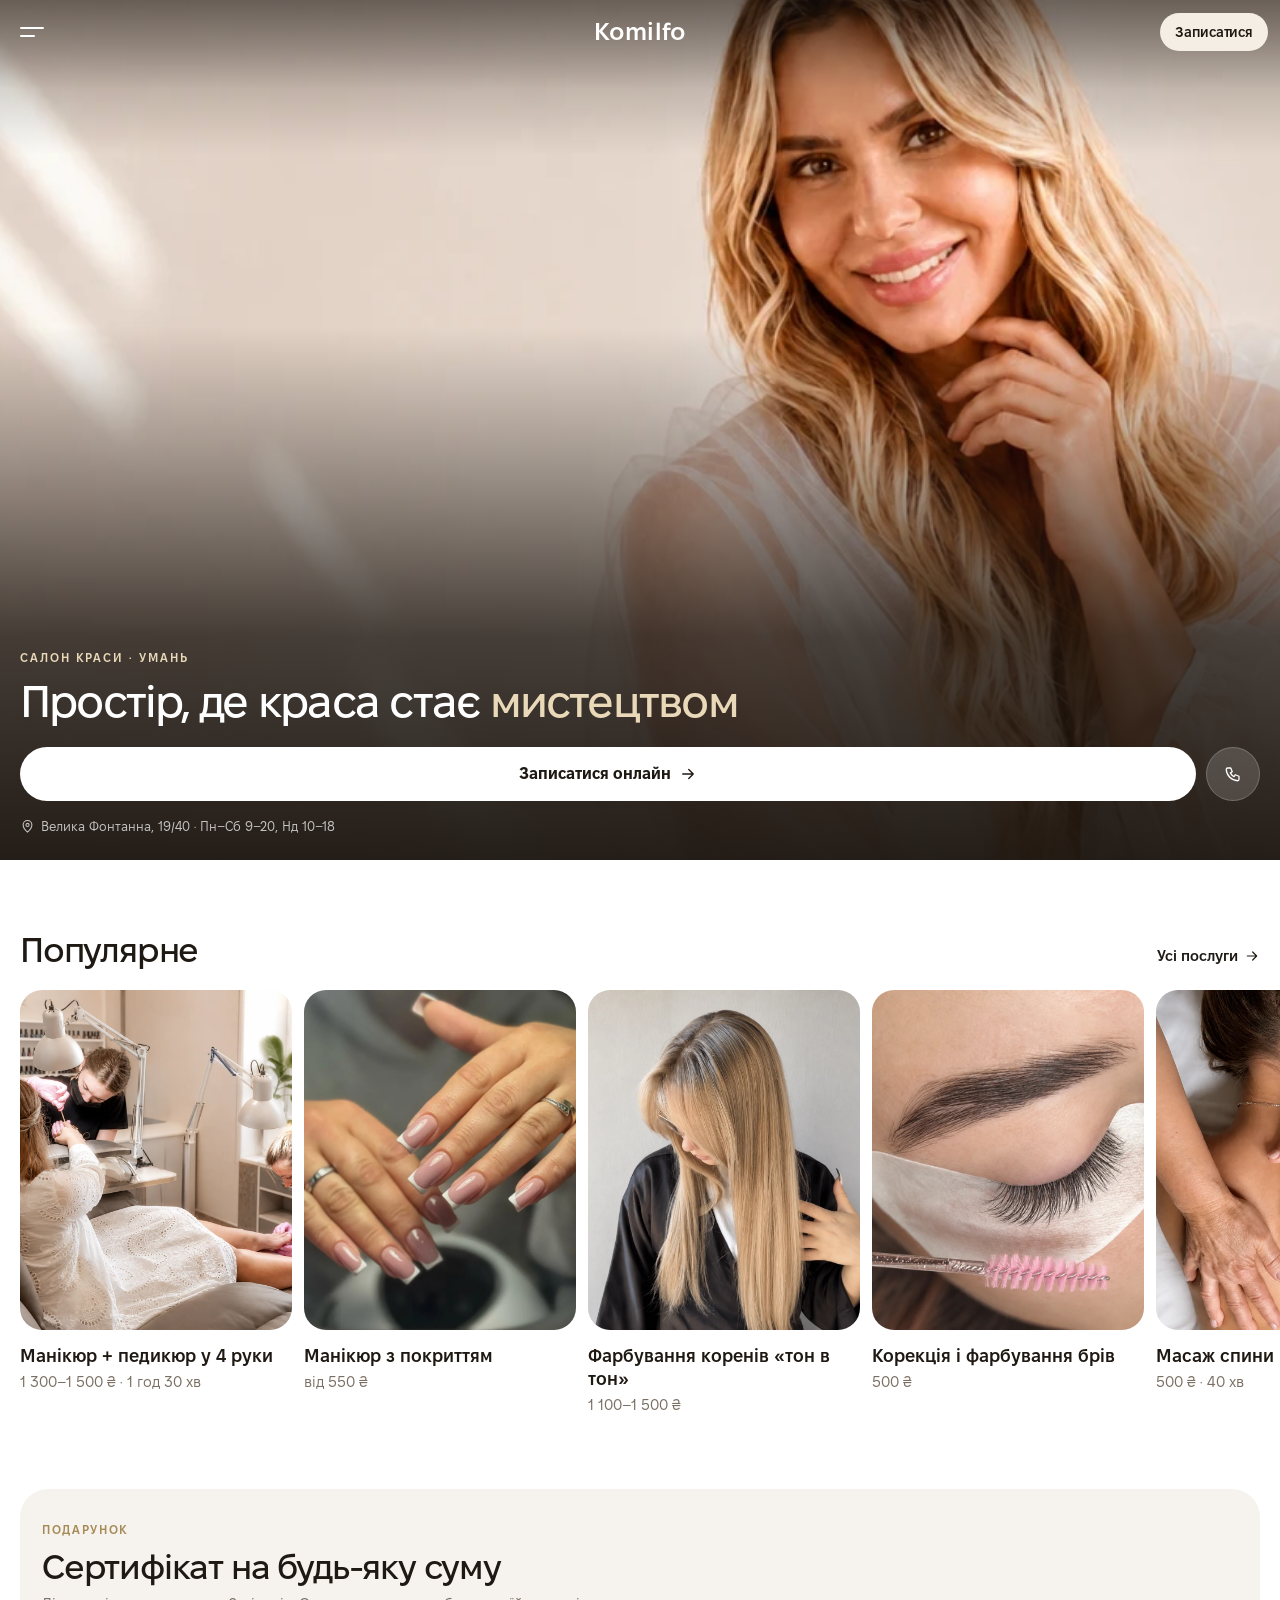
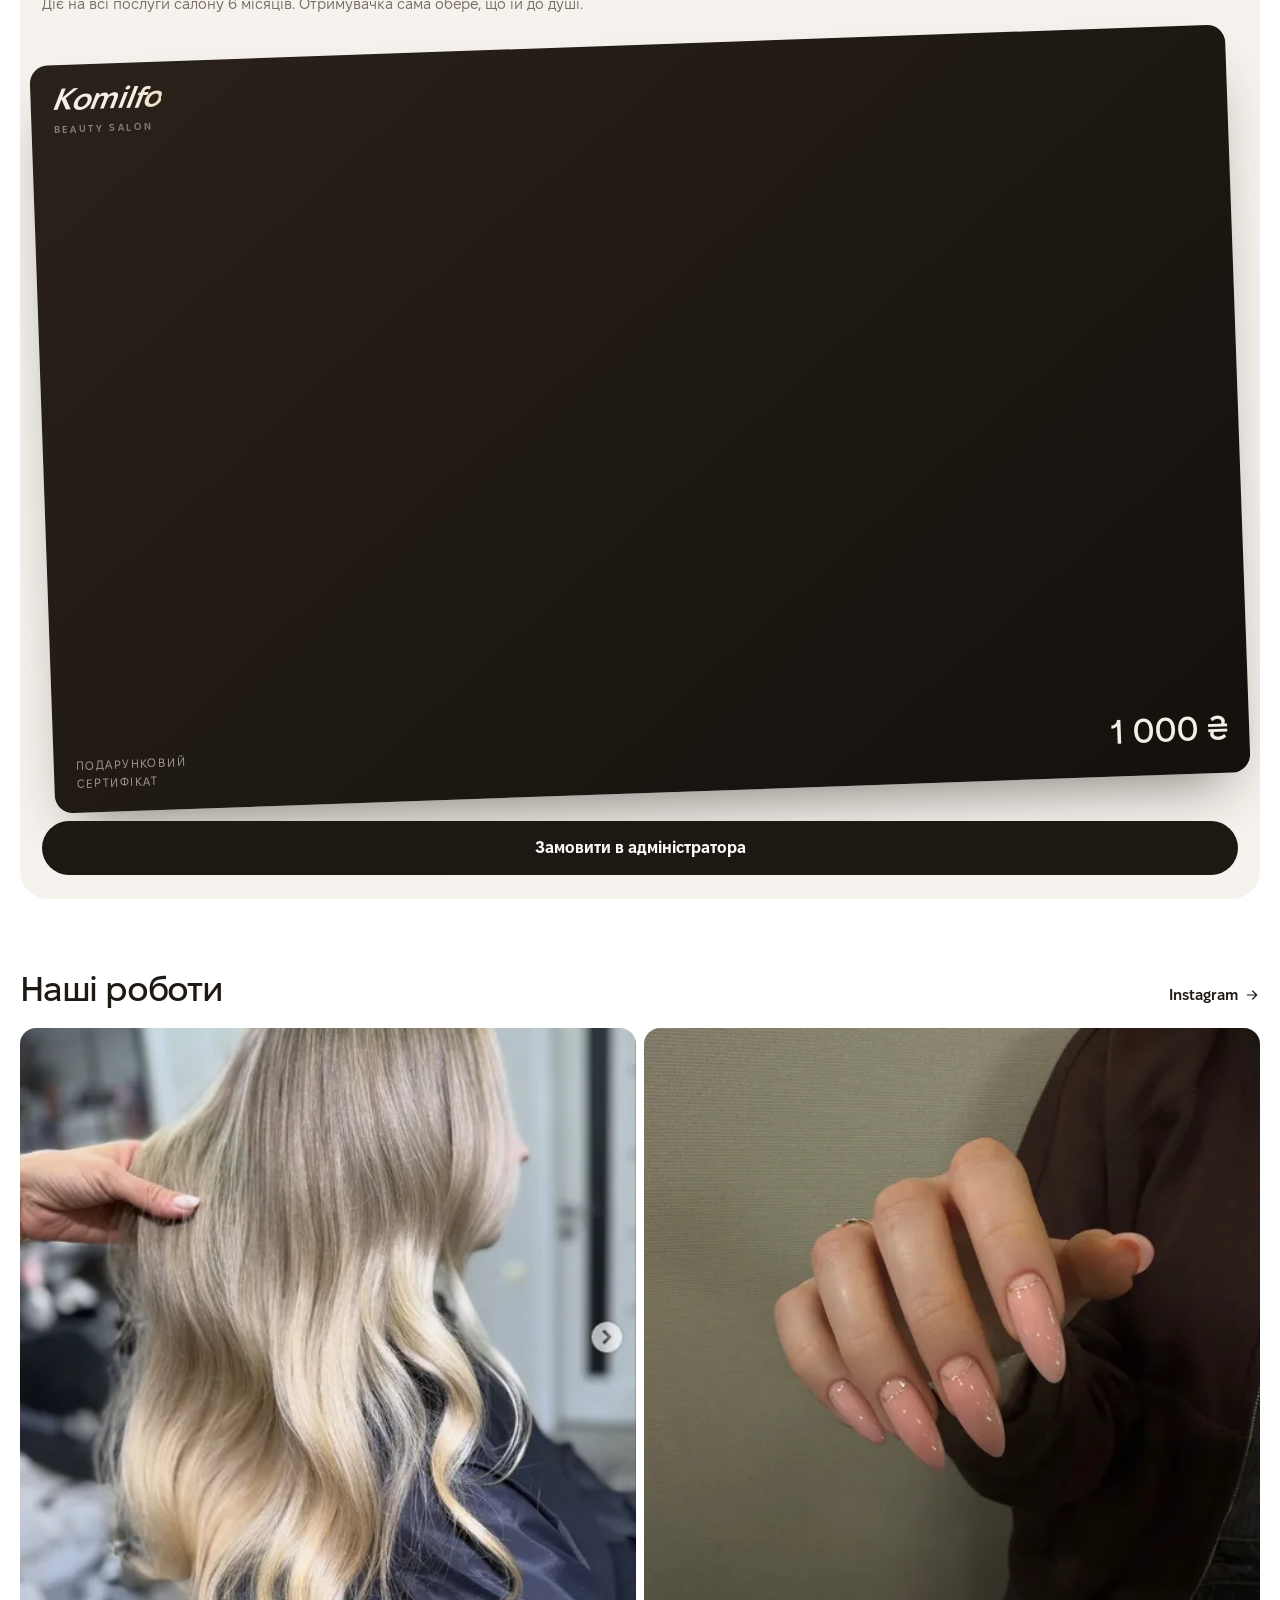
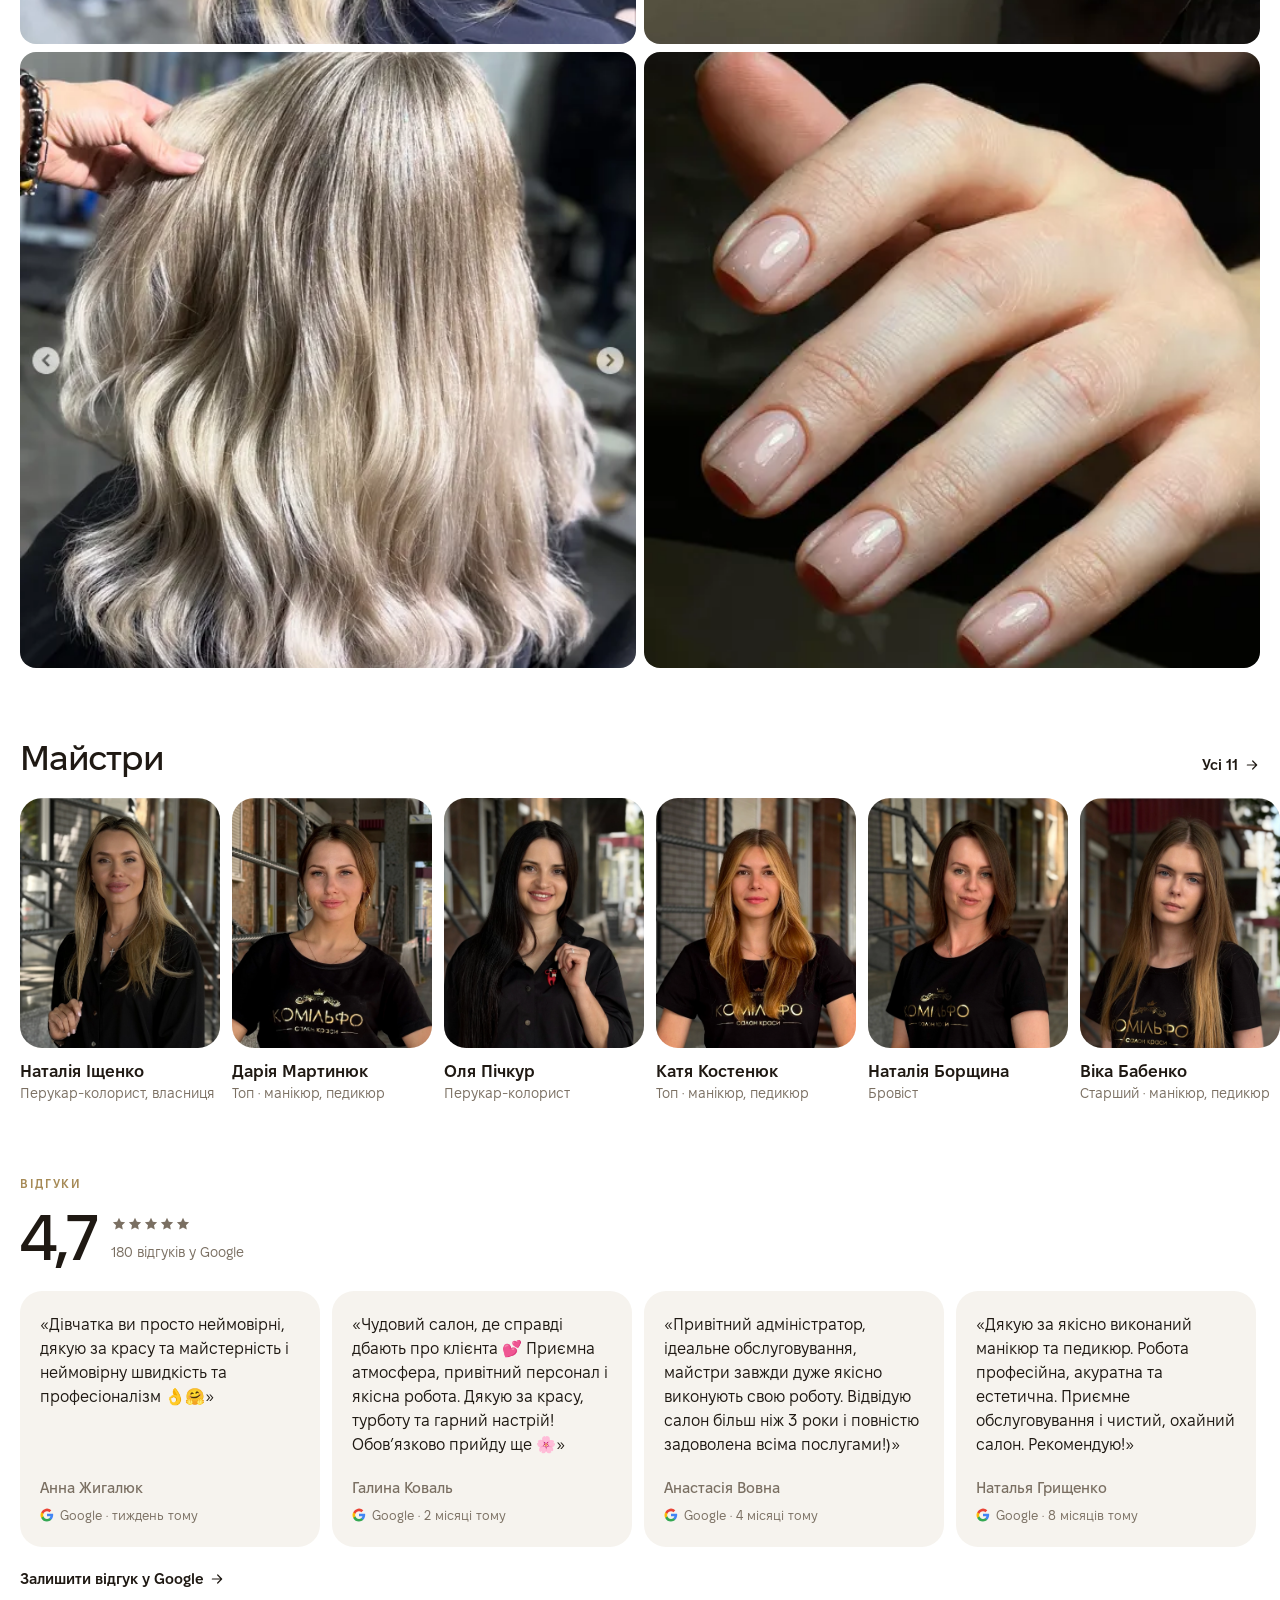
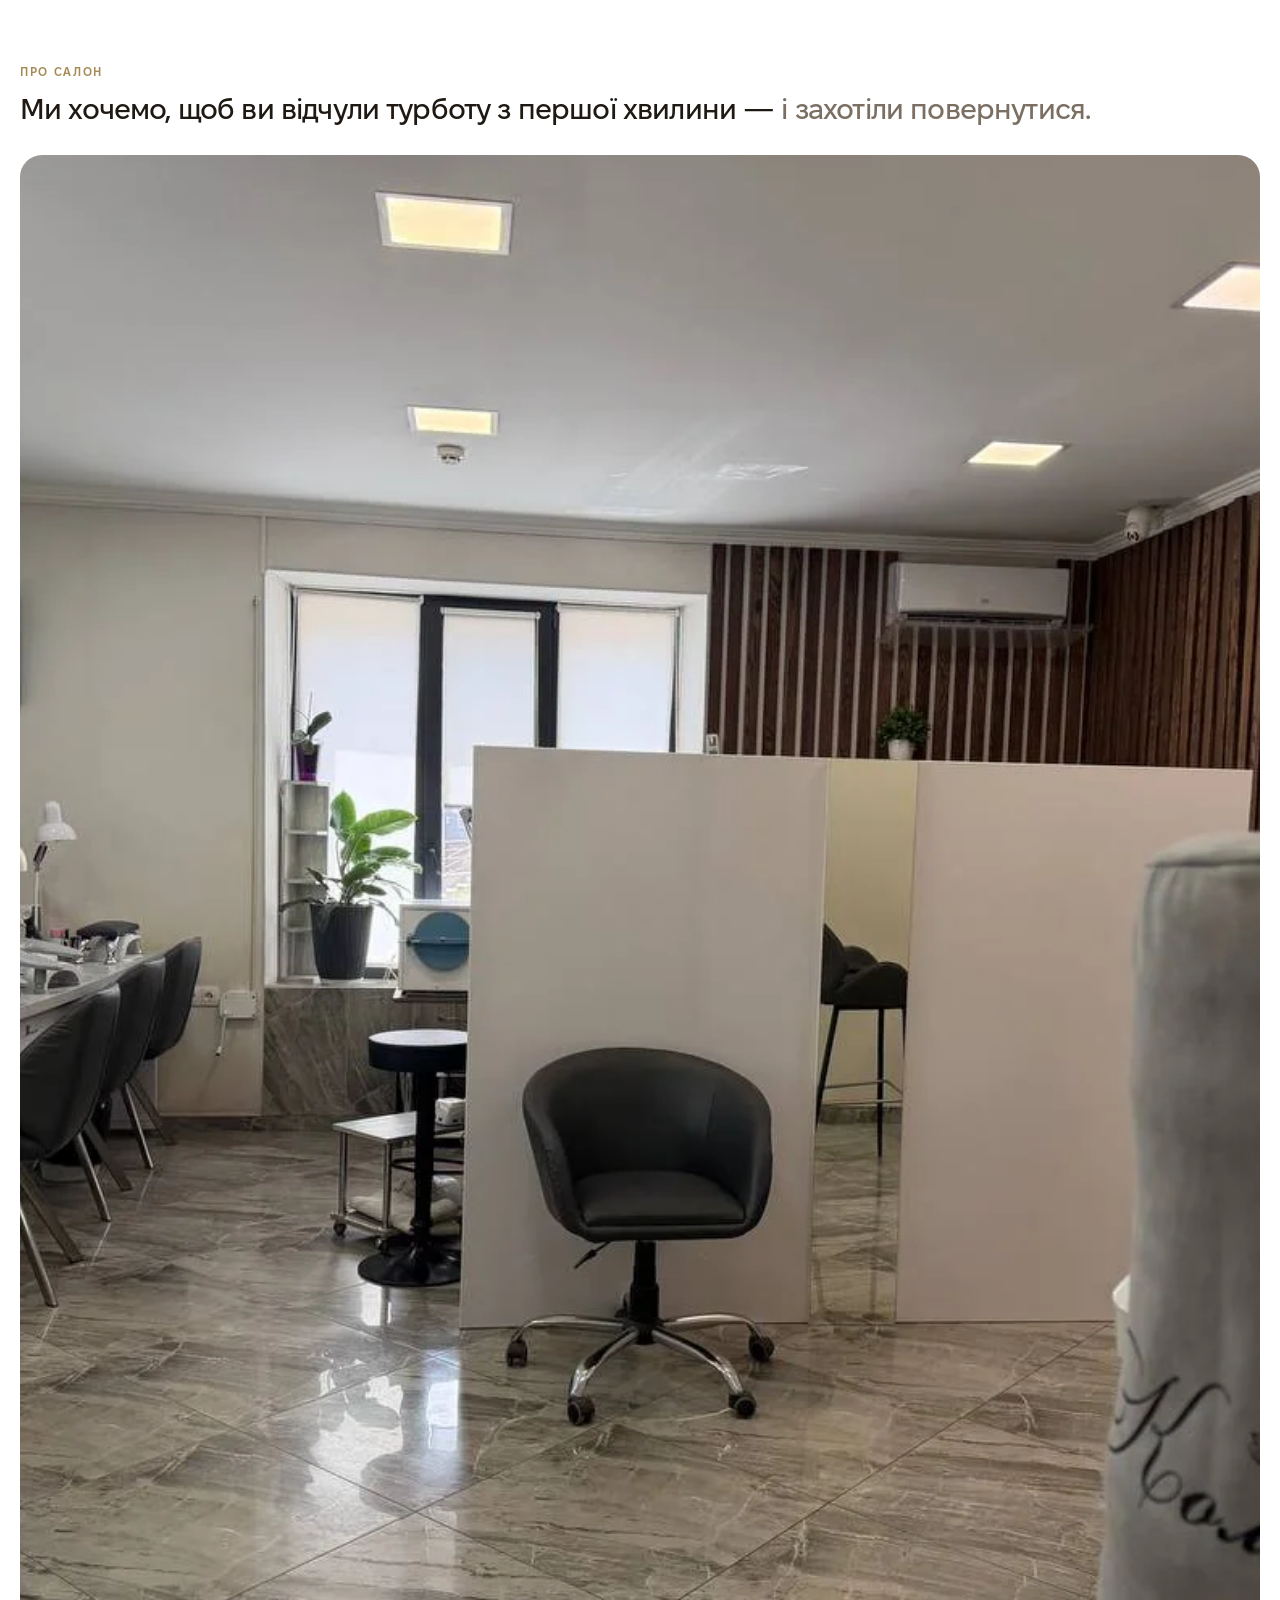
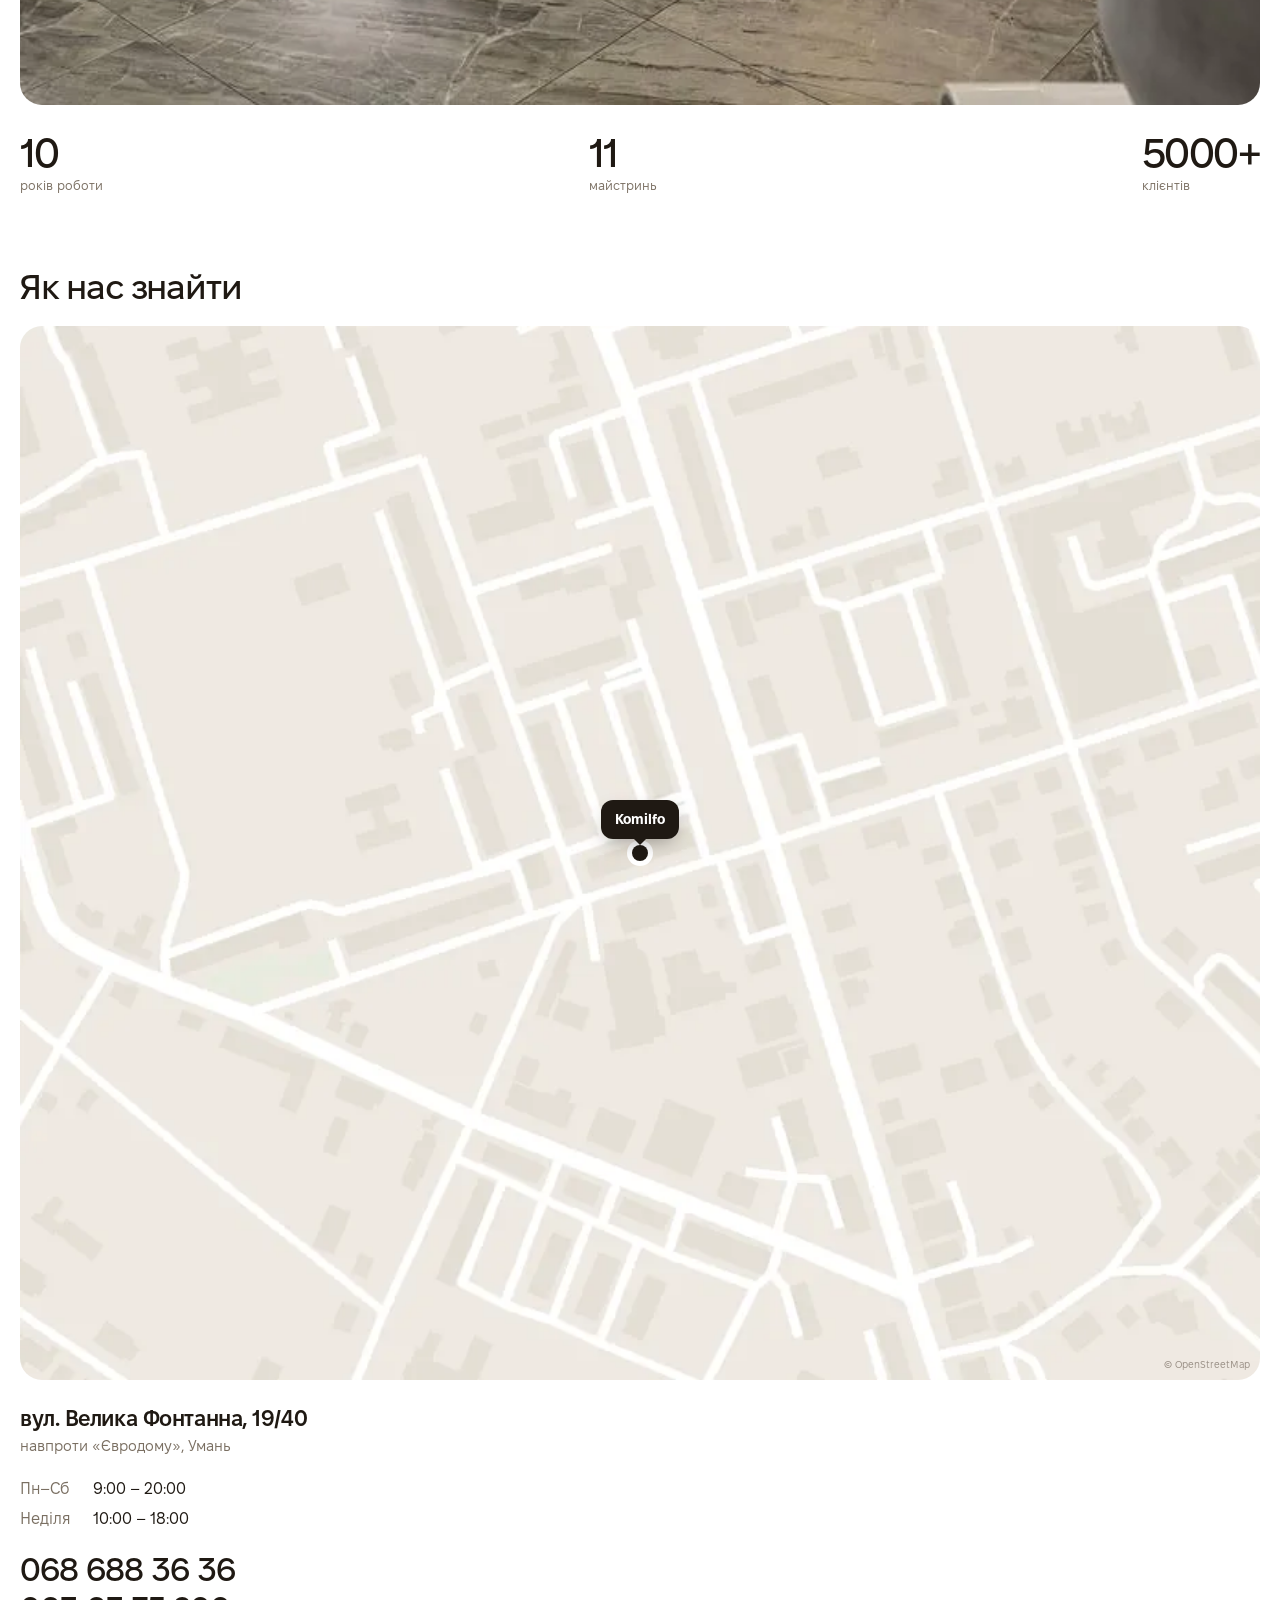
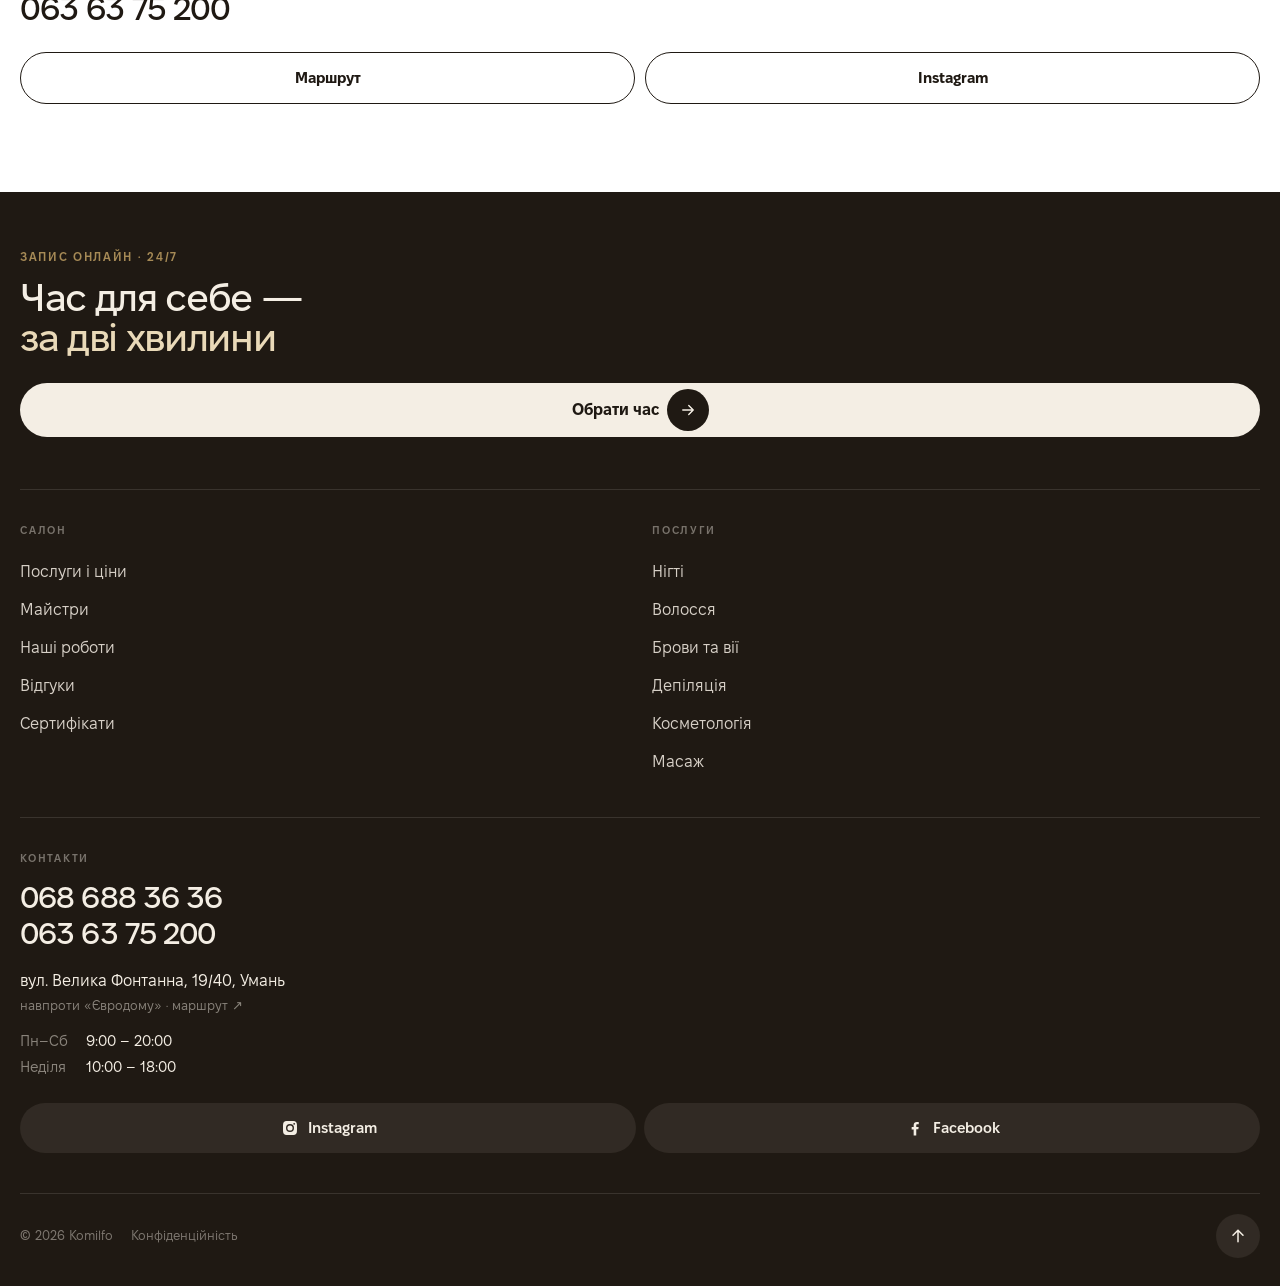
==== commit ecd96a81: "loader + static hero" ====
--- a/index.html
+++ b/index.html
@@ -5,6 +5,7 @@
 <meta name="viewport" content="width=device-width, initial-scale=1, viewport-fit=cover">
 <meta name="robots" content="noindex">
 <title>Komilfo — салон краси в Умані</title>
+<link rel="preload" href="a/f/FixelDisplay-SemiBold.woff2" as="font" type="font/woff2" crossorigin>
 <script>(()=>{const h=document.documentElement;h.classList.add('js');
 if('scrollRestoration' in history)history.scrollRestoration='manual';
 let nt='navigate';try{nt=performance.getEntriesByType('navigation')[0].type}catch(e){}
@@ -110,14 +111,13 @@
 
 /* hero (variant 1 + deep darkening of variant 3) */
 .hero{position:relative;height:100svh;min-height:600px;max-height:860px;overflow:hidden;background:#2a211a;padding:0}
-.hero img{position:absolute;inset:0;width:100%;height:100%;object-fit:cover;object-position:62% 20%;animation:kb 14s var(--ease) both}
+.hero img{position:absolute;inset:0;width:100%;height:100%;object-fit:cover;object-position:62% 20%;transform:scale(1.1);transform-origin:62% 28%}
 @keyframes kb{from{transform:scale(1.08)}to{transform:scale(1)}}
 .hero:after{content:"";position:absolute;inset:0;background:linear-gradient(to top,rgba(24,18,13,.94) 0%,rgba(24,18,13,.78) 26%,rgba(24,18,13,.34) 46%,rgba(24,18,13,0) 62%),linear-gradient(to bottom,rgba(24,18,13,.38),rgba(24,18,13,0) 18%)}
 .hero .txt{position:absolute;left:0;right:0;bottom:0;z-index:2;padding:0 var(--pad) calc(24px + env(safe-area-inset-bottom));color:#fff}
 .hero .kick{font-size:12px;letter-spacing:.16em;text-transform:uppercase;font-weight:600;color:#E9D9B8}
 .hero h1{font-size:44px;line-height:1;margin-top:12px;letter-spacing:-.04em;text-wrap:balance}
 .hero h1 i{font-style:normal;color:#E9D9B8}
-.hero .lead{margin-top:14px;font-size:16px;line-height:1.45;color:rgba(255,255,255,.86);max-width:320px}
 .hero .meta{display:flex;align-items:center;gap:6px;margin-top:16px;font-size:13px;color:rgba(255,255,255,.74)}
 .hero .meta svg{width:15px;height:15px}
 .hero .txt>*{animation:up .8s var(--ease) both}
@@ -355,30 +355,26 @@
 
 /* page loader */
 .ldr{display:none}
-.ld .ldr{display:grid;place-items:center;position:fixed;inset:0;z-index:100;background:var(--dark);color:var(--ivory);transition:transform 1s cubic-bezier(.76,0,.24,1)}
-.ld body{overflow:hidden}
-.ldc{text-align:center}
-.ldw{font-family:FixelD,Fixel,sans-serif;font-weight:600;font-size:clamp(48px,16vw,72px);letter-spacing:-.03em;line-height:1.05;font-style:italic;transform:skewX(-8deg);display:flex;justify-content:center;overflow:hidden;padding:0 .12em .08em}
-.ldw span{display:inline-block;transform:translateY(110%);animation:ldIn .9s cubic-bezier(.2,.8,.2,1) forwards;animation-delay:calc(.1s + var(--i) * .065s);background:linear-gradient(100deg,#F4EEE4 35%,#E2CC9E 50%,#F4EEE4 65%) 0 0/300% 100%;-webkit-background-clip:text;background-clip:text;color:transparent}
-.ld .ldw span{animation:ldIn .9s cubic-bezier(.2,.8,.2,1) forwards calc(.1s + var(--i) * .065s),ldSh 1.6s ease-in-out .8s forwards}
-@keyframes ldIn{to{transform:none}}
-@keyframes ldSh{from{background-position:100% 0}to{background-position:0 0}}
-.lds{margin-top:14px;font-size:11px;font-weight:600;letter-spacing:.28em;text-transform:uppercase;color:rgba(244,238,228,.5);opacity:0;animation:ldFade .8s ease .6s forwards}
+.ld .ldr{display:grid;place-items:center;position:fixed;inset:0;z-index:100;background:var(--dark);color:var(--ivory);transition:transform .55s cubic-bezier(.32,.72,0,1)}
+.ld:not(.ld-out) body{overflow:hidden}
+.ldc{display:flex;flex-direction:column;align-items:center;text-align:center}
+.ldw{font-family:FixelD,Fixel,sans-serif;font-weight:600;font-style:normal;font-size:clamp(44px,15vw,64px);letter-spacing:0;line-height:1.15;padding:.06em .1em;color:var(--ivory);opacity:0;transform:translateY(8px);filter:blur(6px);animation:ldIn .55s cubic-bezier(.22,1,.36,1) .05s forwards}
+@keyframes ldIn{to{opacity:1;transform:none;filter:blur(0)}}
+.ldl{width:44px;height:1px;margin:14px 0 0;background:var(--gold);transform:scaleX(0);animation:ldBar .6s cubic-bezier(.65,0,.35,1) .15s forwards}
+@keyframes ldBar{to{transform:none}}
+.lds{margin:14px 0 0;font-size:10.5px;font-weight:500;letter-spacing:.32em;padding-left:.32em;text-transform:uppercase;color:rgba(244,238,228,.55);opacity:0;animation:ldFade .45s cubic-bezier(.22,1,.36,1) .25s forwards}
 @keyframes ldFade{to{opacity:1}}
-.ldl{width:120px;height:1px;margin:22px auto 0;background:rgba(244,238,228,.14);overflow:hidden}
-.ldl i{display:block;height:100%;background:var(--gold);transform:scaleX(0);transform-origin:0 50%;animation:ldBar 1.5s cubic-bezier(.65,0,.35,1) .2s forwards}
-@keyframes ldBar{to{transform:none}}
 .ld-out .ldr{transform:translateY(-100%)}
-.ld-out .ldc{opacity:0;transform:translateY(-40px);transition:opacity .5s,transform .8s cubic-bezier(.76,0,.24,1)}
+.ld-out .ldc{opacity:0;transform:translateY(-12px);transition:opacity .25s cubic-bezier(.4,0,1,1),transform .55s cubic-bezier(.32,.72,0,1)}
 /* hero entrance after loader */
-.ld:not(.ld-out) .hero img,.ld:not(.ld-out) .phero img{animation-play-state:paused}
-.ld .hero .txt>*,.ld .hdr{opacity:0;transform:translateY(26px)}
-.ld-out .hero .txt>*,.ld-out .hdr{opacity:1;transform:none;transition:opacity .9s ease .45s,transform 1.1s cubic-bezier(.2,.8,.2,1) .45s}
-.ld-out .hero .txt>*:nth-child(2){transition-delay:.55s}.ld-out .hero .txt>*:nth-child(3){transition-delay:.65s}.ld-out .hero .txt>*:nth-child(4){transition-delay:.75s}
+.ld:not(.ld-out) .phero img{animation-play-state:paused}
+.ld .hero .txt>*,.ld .hdr{opacity:0;transform:translateY(18px)}
+.ld-out .hero .txt>*,.ld-out .hdr{opacity:1;transform:none;transition:opacity .6s cubic-bezier(.22,1,.36,1) .18s,transform .8s cubic-bezier(.22,1,.36,1) .18s}
+.ld-out .hero .txt>*:nth-child(2){transition-delay:.24s}.ld-out .hero .txt>*:nth-child(3){transition-delay:.3s}.ld-out .hero .txt>*:nth-child(4){transition-delay:.36s}
 </style>
 </head>
 <body class="p-over">
-<div class="ldr" aria-hidden="true"><div class="ldc"><div class="ldw"><span style="--i:0">K</span><span style="--i:1">o</span><span style="--i:2">m</span><span style="--i:3">i</span><span style="--i:4">l</span><span style="--i:5">f</span><span style="--i:6">o</span></div><p class="lds">салон краси · Умань</p><div class="ldl"><i></i></div></div></div>
+<div class="ldr" aria-hidden="true"><div class="ldc"><div class="ldw">Komilfo</div><i class="ldl"></i><p class="lds">салон краси · Умань</p></div></div>
 <svg width="0" height="0" style="position:absolute" aria-hidden="true">
 <symbol id="arr" viewBox="0 0 24 24" fill="none" stroke="currentColor" stroke-width="1.8" stroke-linecap="round" stroke-linejoin="round"><path d="M5 12h14M13 6l6 6-6 6"/></symbol>
 <symbol id="back" viewBox="0 0 24 24" fill="none" stroke="currentColor" stroke-width="1.8" stroke-linecap="round" stroke-linejoin="round"><path d="M15 6l-6 6 6 6"/></symbol>
@@ -420,7 +416,6 @@
   <div class="txt">
     <p class="kick">Салон краси · Умань</p>
     <h1>Простір, де&nbsp;краса стає <i>мистецтвом</i></h1>
-    <p class="lead">Нігті, волосся, брови й догляд — 11 майстринь в одному місці.</p>
     <div class="btns">
       <a class="btn w" href="zapis.html">Записатися онлайн <svg><use href="#arr"/></svg></a>
       <a class="btn g" href="tel:+380686883636" aria-label="Подзвонити"><svg><use href="#phone"/></svg></a>
@@ -530,8 +525,8 @@
 if(!location.hash)scrollTo(0,0);
 const R=d.documentElement;
 if(R.classList.contains('ld')){const t0=performance.now();let done=false;
- const out=()=>{if(done)return;done=true;scrollTo(0,0);R.classList.add('ld-out');try{sessionStorage.setItem('kf-in','1')}catch(e){}setTimeout(()=>R.classList.remove('ld','ld-out'),1100)};
- const go=()=>setTimeout(out,Math.max(0,1700-(performance.now()-t0)));
+ const out=()=>{if(done)return;done=true;scrollTo(0,0);R.classList.add('ld-out');try{sessionStorage.setItem('kf-in','1')}catch(e){}setTimeout(()=>R.classList.remove('ld','ld-out'),1250)};
+ const go=()=>setTimeout(out,Math.max(0,850-(performance.now()-t0)));
  if(d.readyState==='complete')go();else addEventListener('load',go);setTimeout(out,3500);}
 /* open now? Kyiv time */
 const k=new Date(new Date().toLocaleString('en-US',{timeZone:'Europe/Kyiv'})),hh=k.getHours()+k.getMinutes()/60,wd=k.getDay();
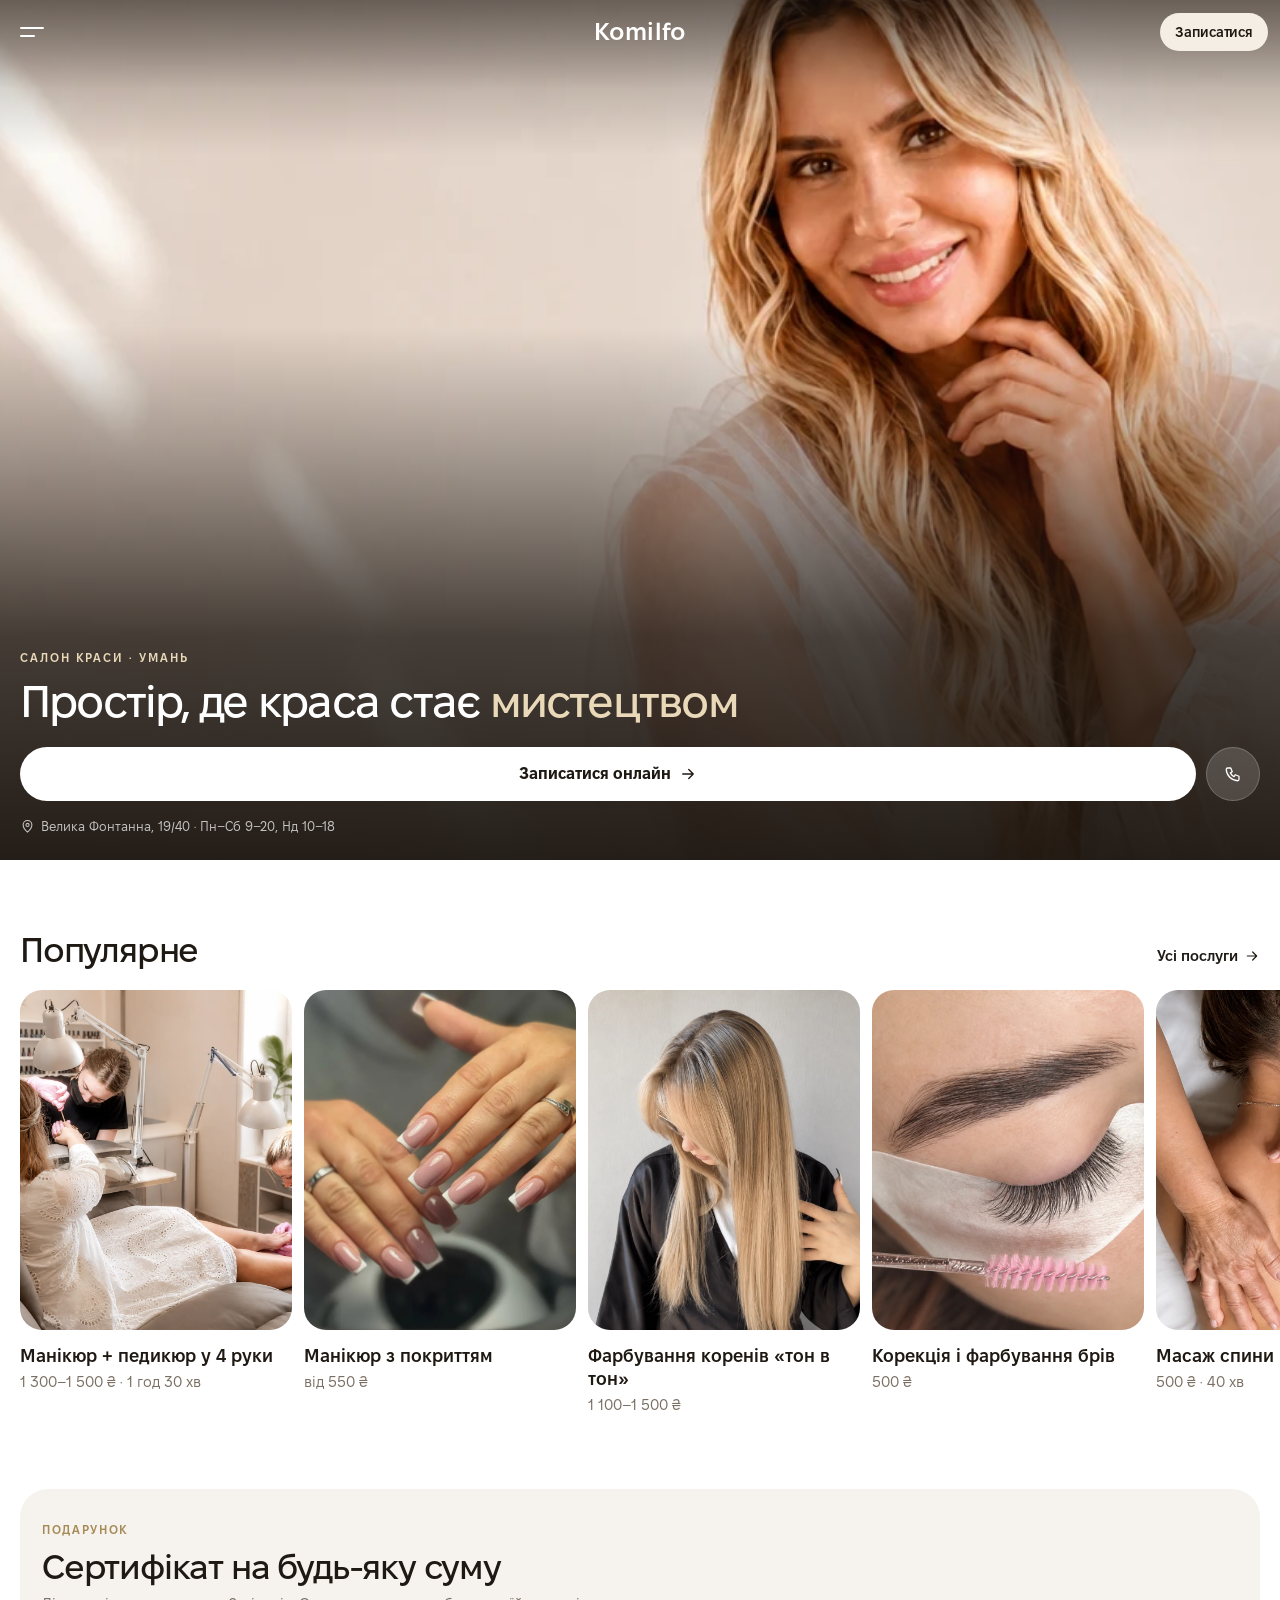
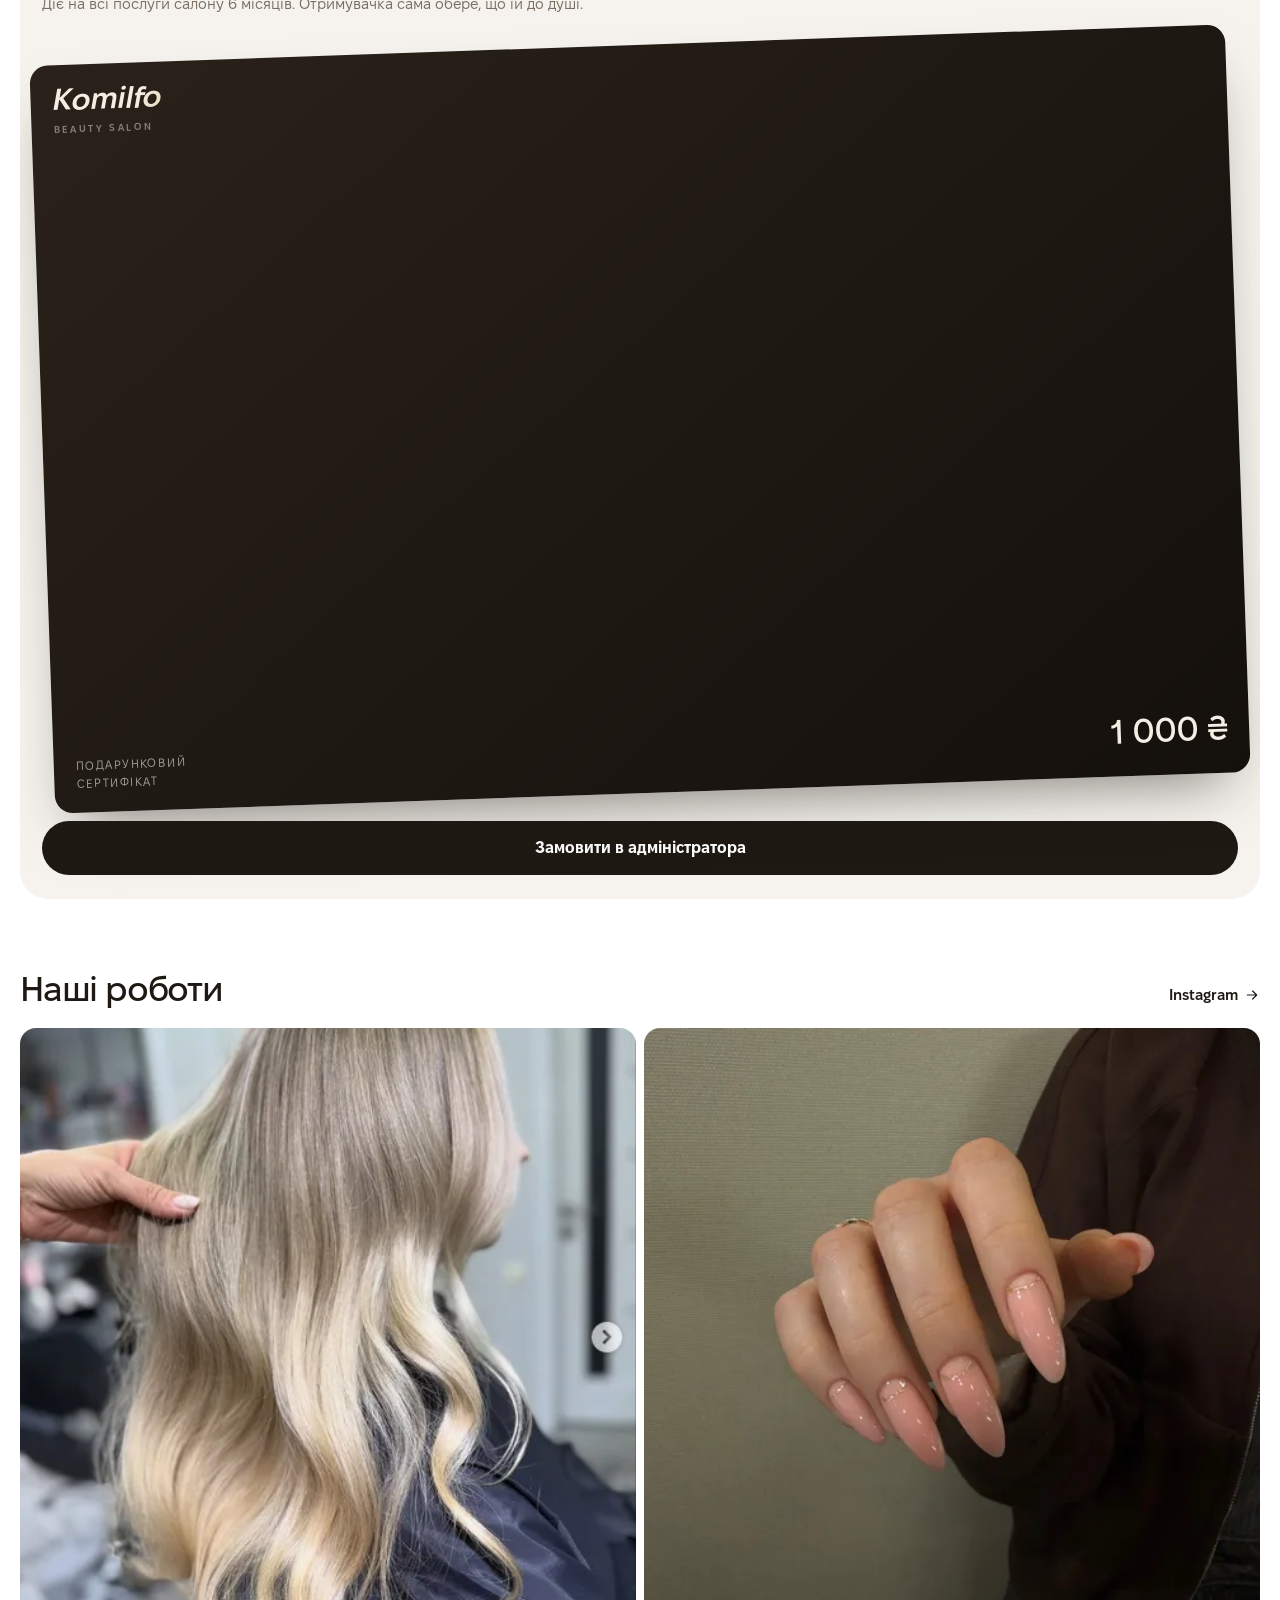
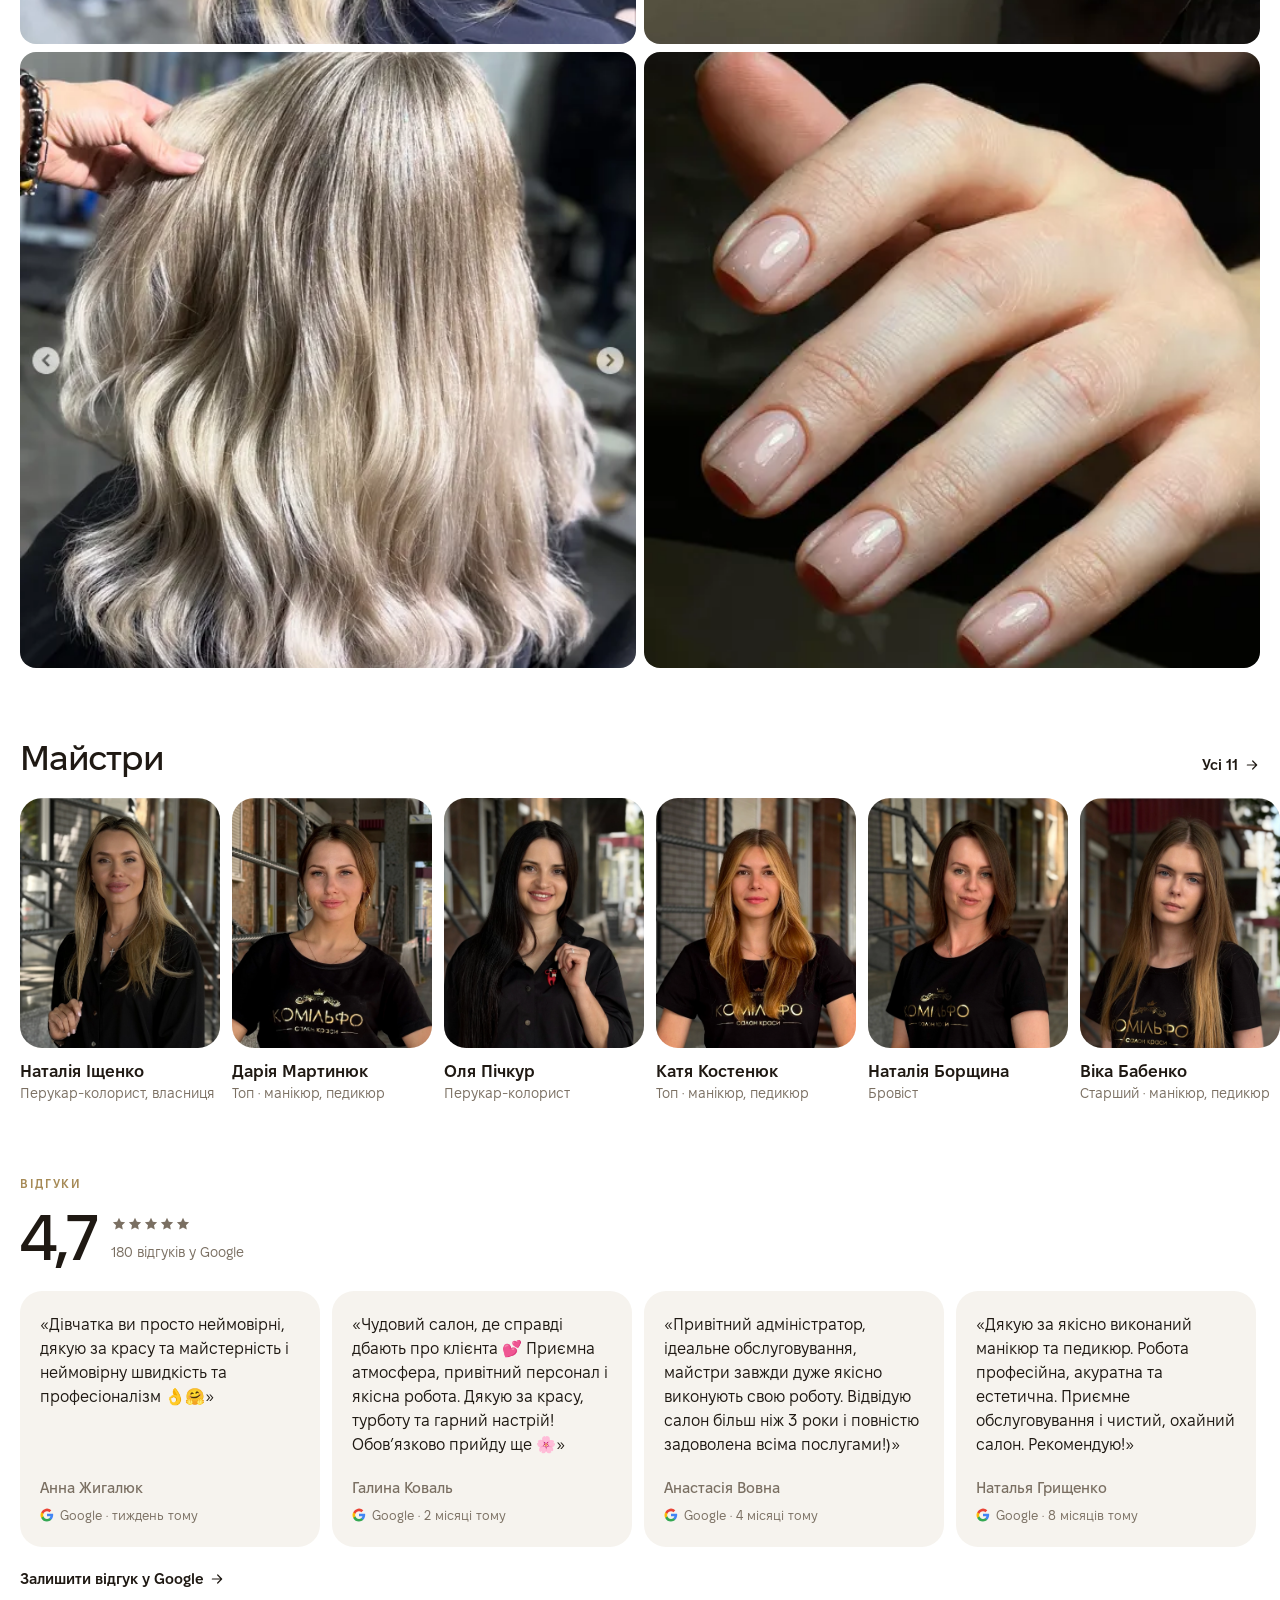
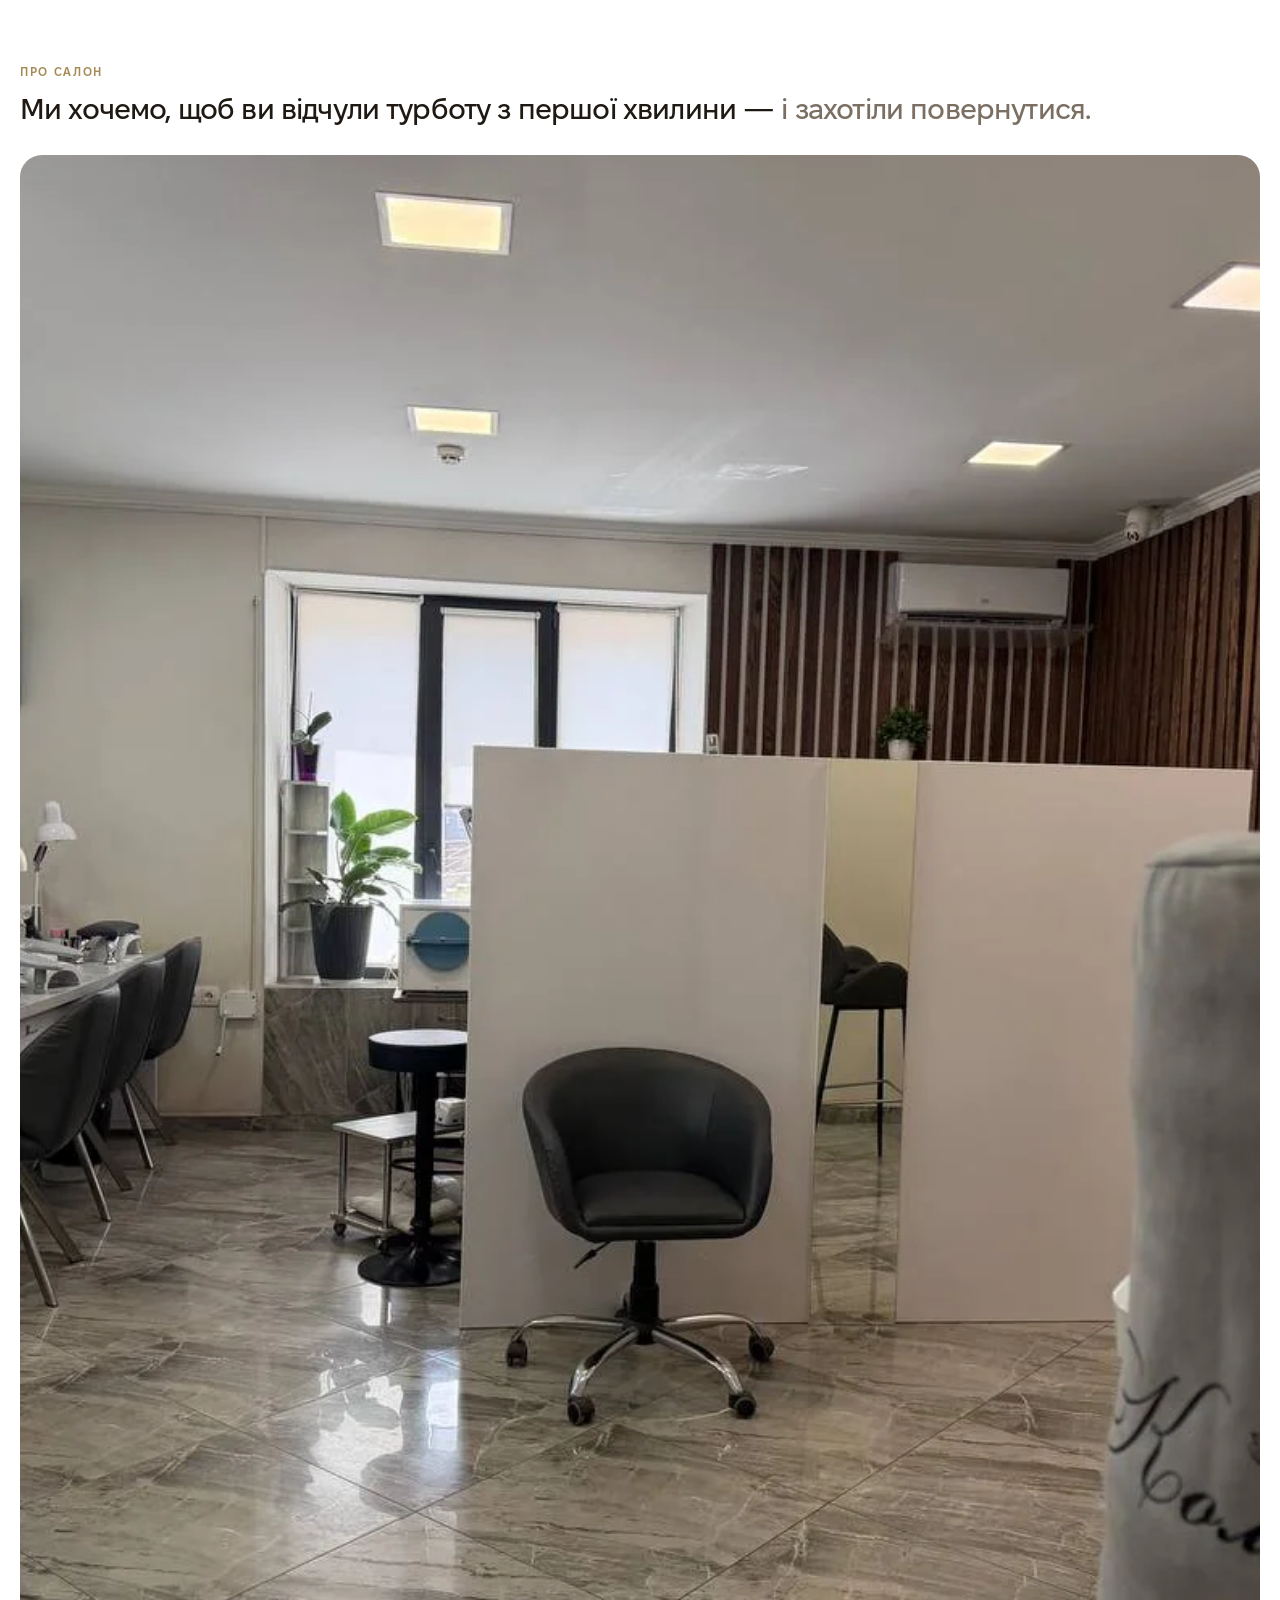
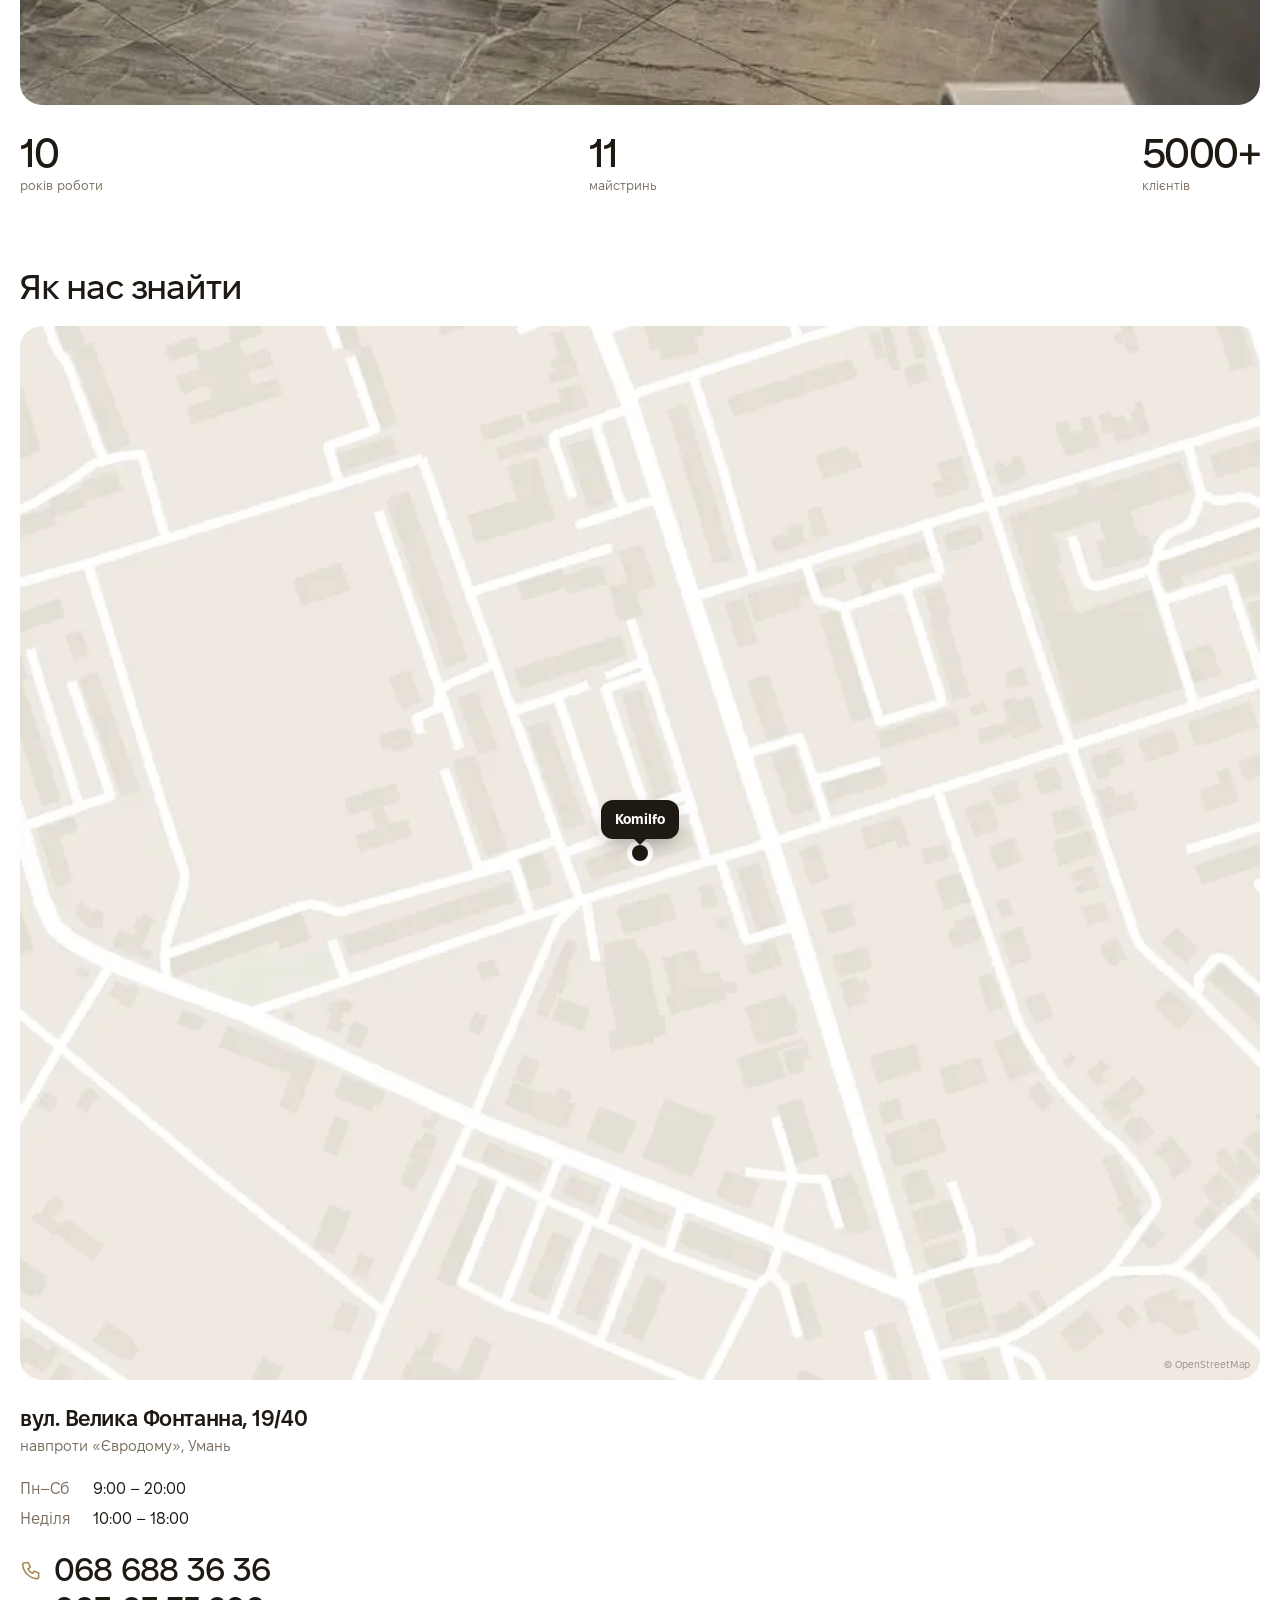
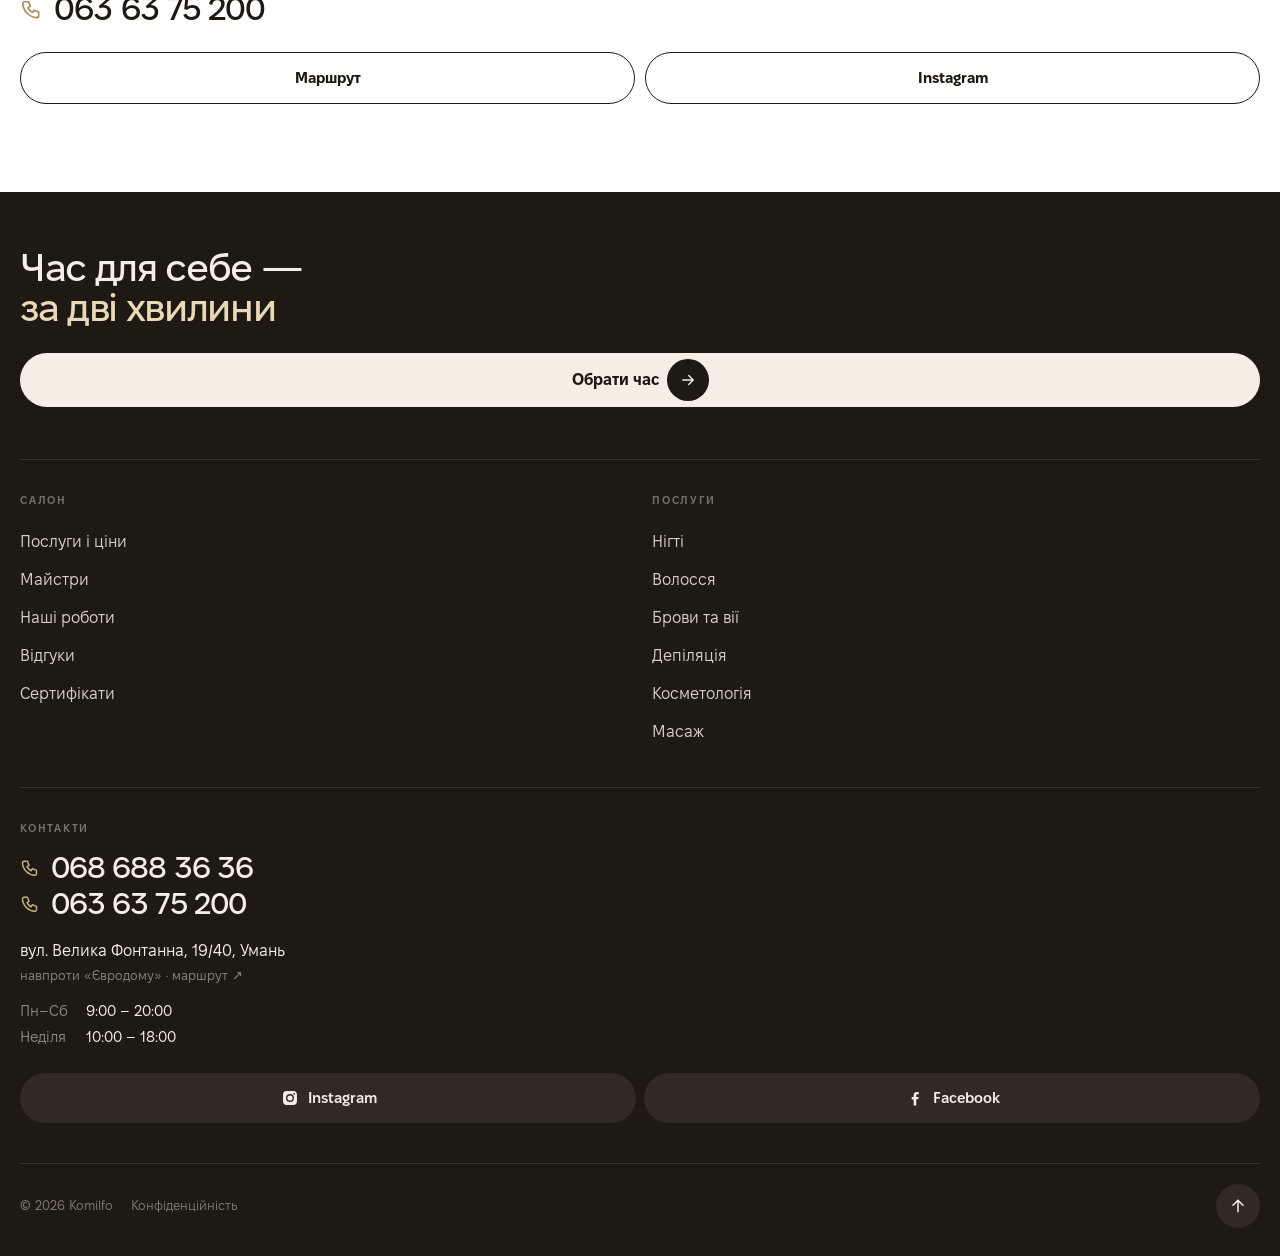
==== commit fe963380: "menu: no socials, darker photo" ====
--- a/index.html
+++ b/index.html
@@ -66,7 +66,7 @@
 .menu-open .menu{clip-path:circle(150% at 32px 34px);visibility:visible;transition:clip-path .8s cubic-bezier(.7,0,.2,1)}
 .menu-open{overflow:hidden}
 .mbg{position:absolute;inset:0;opacity:0;transition:opacity 1.2s var(--ease) .2s}
-.mbg img{width:100%;height:100%;object-fit:cover;filter:grayscale(.3);transform:scale(1.12);transition:transform 2.4s var(--ease)}
+.mbg img{width:100%;height:100%;object-fit:cover;filter:grayscale(.3) brightness(.85);transform:scale(1.12);transition:transform 2.4s var(--ease)}
 .mbg:after{content:"";position:absolute;inset:0;background:linear-gradient(rgba(31,25,19,.93),rgba(31,25,19,.86) 50%,rgba(31,25,19,.97))}
 .menu-open .mbg{opacity:1}.menu-open .mbg img{transform:scale(1)}
 .min{position:relative;height:100%;display:flex;flex-direction:column;padding:calc(84px + env(safe-area-inset-top)) var(--pad) calc(22px + env(safe-area-inset-bottom));overflow-y:auto}
@@ -94,10 +94,6 @@
 .mopen i{width:7px;height:7px;border-radius:50%;background:#B9A88E;flex:none}
 .mopen.on i{background:#7FD49A;box-shadow:0 0 0 0 rgba(127,212,154,.6);animation:pulse 2s infinite}
 @keyframes pulse{70%{box-shadow:0 0 0 7px rgba(127,212,154,0)}100%{box-shadow:0 0 0 0 rgba(127,212,154,0)}}
-.msoc{display:flex;gap:2px}
-.msoc a{width:44px;height:44px;display:grid;place-items:center;color:var(--ivory);transition:transform .3s var(--ease)}
-.msoc a:active{transform:scale(.86)}
-.msoc svg{width:24px;height:24px}
 .maddr{font-size:13px;color:rgba(244,238,228,.45);margin-top:10px;text-align:center}
 
 /* buttons */
@@ -222,7 +218,7 @@
 .card{margin:30px auto 0;width:100%;aspect-ratio:1.6;border-radius:18px;background:linear-gradient(140deg,#2A221A,#14100C);color:var(--ivory);padding:20px 22px;display:flex;flex-direction:column;justify-content:space-between;box-shadow:0 30px 60px -24px rgba(31,25,19,.55);transform:rotate(-4deg);transition:transform .8s var(--ease)}
 .cert.in .card{transform:rotate(-2deg)}
 .card .l{font-family:FixelD,Fixel,sans-serif;font-size:30px;font-weight:600;line-height:1}
-.card .l i{display:inline-block;font-style:italic;transform:skewX(-10deg);letter-spacing:-.01em;background:linear-gradient(100deg,#F4EEE4 30%,#E2CC9E 50%,#F4EEE4 70%) 0 0/250% 100%;-webkit-background-clip:text;background-clip:text;color:transparent;animation:shine 6s ease-in-out infinite}
+.card .l i{display:inline-block;font-style:normal;font-synthesis:none;transform:skewX(-12deg);padding:0 .1em 0 .02em;letter-spacing:-.01em;background:linear-gradient(100deg,#F4EEE4 30%,#E2CC9E 50%,#F4EEE4 70%) 0 0/250% 100%;-webkit-background-clip:text;background-clip:text;color:transparent;animation:shine 6s ease-in-out infinite}
 .card .lsub{display:block;margin-top:8px;font:600 10px Fixel,sans-serif;letter-spacing:.24em;text-transform:uppercase;color:rgba(244,238,228,.45)}
 @keyframes shine{0%,60%{background-position:100% 0}100%{background-position:-50% 0}}
 .card .row{display:flex;justify-content:space-between;align-items:flex-end;font-size:12px;letter-spacing:.12em;text-transform:uppercase;color:rgba(244,238,228,.6)}
@@ -241,21 +237,23 @@
 .info .sub{margin-top:2px}
 .hours{margin-top:20px;display:grid;grid-template-columns:auto 1fr;gap:6px 22px;font-size:16px}
 .hours dt{color:var(--mute)}
-.tel{display:block;font-family:FixelD,Fixel,sans-serif;font-size:32px;font-weight:500;line-height:1.2;letter-spacing:-.03em;margin-top:20px}
+.tel{display:flex;width:fit-content;align-items:center;gap:12px;white-space:nowrap;font-family:FixelD,Fixel,sans-serif;font-size:32px;font-weight:500;line-height:1.2;letter-spacing:-.03em;margin-top:20px}
+.tel svg{width:.7em;height:.7em;flex:none;color:var(--gold)}
 .tel+.tel{margin-top:0}
 .row2{display:flex;gap:10px;margin-top:24px}
 
 /* footer */
 .foot{margin-top:88px;background:var(--dark);color:var(--ivory);padding:56px var(--pad) calc(28px + env(safe-area-inset-bottom));overflow:hidden}
 .foot h4{font-size:11px;letter-spacing:.16em;text-transform:uppercase;font-weight:600;color:rgba(244,238,228,.42);margin-bottom:14px}
-.fcta h2{margin-top:12px;font-size:38px;line-height:1.04}
+.fcta h2{margin-top:0;font-size:38px;line-height:1.04}
 .fcta h2 i{font-style:normal;color:#E9D9B8}
 .fcta .mcta{margin-top:26px}
 .fcols{display:grid;grid-template-columns:1fr 1fr;gap:24px;margin-top:52px;padding-top:32px;border-top:1px solid rgba(244,238,228,.12)}
 .fcol a{display:block;padding:7px 0;font-size:16px;color:rgba(244,238,228,.86);transition:color .2s}
 .fcol a:active{color:#E9D9B8}
 .fcon{margin-top:36px;padding-top:32px;border-top:1px solid rgba(244,238,228,.12)}
-.ftel{display:block;font-family:FixelD,Fixel,sans-serif;font-size:30px;font-weight:500;letter-spacing:-.03em;line-height:1.2}
+.ftel{display:flex;width:fit-content;align-items:center;gap:11px;white-space:nowrap;font-family:FixelD,Fixel,sans-serif;font-size:30px;font-weight:500;letter-spacing:-.03em;line-height:1.2}
+.ftel svg{width:.66em;height:.66em;flex:none;color:#C9B48A}
 .faddr{display:block;margin-top:18px;font-size:16px;line-height:1.4}
 .faddr small{display:block;font-size:13px;color:rgba(244,238,228,.5);margin-top:3px}
 .fhrs{display:grid;grid-template-columns:auto 1fr;gap:4px 18px;margin-top:16px;font-size:15px}
@@ -264,7 +262,7 @@
 .fsoc a{flex:1;display:flex;align-items:center;justify-content:center;gap:8px;height:50px;border-radius:999px;background:rgba(244,238,228,.08);font-weight:600;font-size:15px;transition:background .25s,transform .2s}
 .fsoc a:active{transform:scale(.97);background:rgba(244,238,228,.14)}
 .fsoc svg{width:20px;height:20px}
-.fword{font-family:FixelD,Fixel,sans-serif;font-weight:600;font-size:24vw;line-height:.9;letter-spacing:-.045em;margin:52px 0 0;padding-right:.08em;white-space:nowrap;text-align:center;color:transparent;background:linear-gradient(180deg,rgba(244,238,228,.92),rgba(244,238,228,.12));-webkit-background-clip:text;background-clip:text;font-style:italic;transform:skewX(-6deg)}
+.fword{display:block;font-family:FixelD,Fixel,sans-serif;font-weight:600;font-size:24vw;line-height:.9;letter-spacing:-.045em;margin:52px 0 0;padding:0 .14em 0 .04em;white-space:nowrap;text-align:center;color:transparent;background:linear-gradient(180deg,rgba(244,238,228,.92),rgba(244,238,228,.12));-webkit-background-clip:text;background-clip:text;font-style:normal;font-synthesis:none;transform:skewX(-12deg)}
 .flegal{display:flex;align-items:center;gap:18px;margin-top:40px;padding-top:20px;border-top:1px solid rgba(244,238,228,.12);font-size:13px;color:rgba(244,238,228,.45)}
 .flegal .ftop{margin-left:auto;width:44px;height:44px;display:grid;place-items:center;border-radius:50%;background:rgba(244,238,228,.08);color:var(--ivory)}
 .flegal .ftop svg{width:20px;height:20px;transition:transform .4s var(--ease)}
@@ -403,7 +401,6 @@
     <div class="mbot">
       <div class="mrow">
         <div><a class="mtel" href="tel:+380686883636">068 688 36 36</a><p class="mopen"><i></i><span>Пн–Сб 9–20, Нд 10–18</span></p></div>
-        <div class="msoc"><a href="https://www.instagram.com/umankomilfosalon" aria-label="Instagram"><svg viewBox="0 0 24 24"><path fill="currentColor" d="M12 7.2a4.8 4.8 0 1 0 0 9.6 4.8 4.8 0 0 0 0-9.6zm0 7.9a3.1 3.1 0 1 1 0-6.2 3.1 3.1 0 0 1 0 6.2zM17 5.9a1.1 1.1 0 1 0 0 2.2 1.1 1.1 0 0 0 0-2.2zM12 3.6c2.7 0 3 0 4.1.1 2.8.1 4.1 1.5 4.2 4.2.1 1.1.1 1.4.1 4.1s0 3-.1 4.1c-.1 2.7-1.4 4.1-4.2 4.2-1.1.1-1.4.1-4.1.1s-3 0-4.1-.1c-2.8-.1-4.1-1.5-4.2-4.2C3.6 15 3.6 14.7 3.6 12s0-3 .1-4.1C3.8 5.2 5.1 3.8 7.9 3.7 9 3.6 9.3 3.6 12 3.6z"/></svg></a><a href="https://www.facebook.com/p/%D0%A1%D0%B0%D0%BB%D0%BE%D0%BD-%D0%9A%D0%BE%D0%BC%D0%B8%D0%BB%D1%8C%D1%84%D0%BE-%D0%A3%D0%BC%D0%B0%D0%BD%D1%8C-100063965496667/" aria-label="Facebook"><svg viewBox="0 0 24 24"><path fill="currentColor" d="M13.5 21v-7.4H16l.4-2.9h-2.9V8.9c0-.8.2-1.4 1.4-1.4h1.6V4.9c-.3 0-1.2-.1-2.3-.1-2.3 0-3.8 1.4-3.8 3.9v2.1H8v2.9h2.4V21z"/></svg></a></div>
       </div>
       <p class="maddr">вул. Велика Фонтанна, 19/40, Умань</p>
     </div>
@@ -481,7 +478,7 @@
     <div class="addr">вул. Велика Фонтанна, 19/40</div>
     <div class="sub">навпроти «Євродому», Умань</div>
     <dl class="hours"><dt>Пн–Сб</dt><dd>9:00 – 20:00</dd><dt>Неділя</dt><dd>10:00 – 18:00</dd></dl>
-    <a class="tel" href="tel:+380686883636">068 688 36 36</a><a class="tel" href="tel:+380636375200">063 63 75 200</a>
+    <a class="tel" href="tel:+380686883636"><svg aria-hidden="true"><use href="#phone"/></svg>068 688 36 36</a><a class="tel" href="tel:+380636375200"><svg aria-hidden="true"><use href="#phone"/></svg>063 63 75 200</a>
     <div class="row2"><a class="btn o" href="https://share.google/15hPFAmErESLFGNox">Маршрут</a><a class="btn o" href="https://www.instagram.com/umankomilfosalon">Instagram</a></div>
   </div>
 </section>
@@ -489,7 +486,6 @@
 </main>
 <footer class="foot">
   <div class="fcta rv">
-    <p class="over">Запис онлайн · 24/7</p>
     <h2>Час для себе —<br><i>за дві хвилини</i></h2>
     <a class="btn mcta" href="zapis.html"><span>Обрати час</span><svg><use href="#arr"/></svg></a>
   </div>
@@ -499,7 +495,7 @@
   </div>
   <div class="fcon">
     <h4>Контакти</h4>
-    <a class="ftel" href="tel:+380686883636">068 688 36 36</a><a class="ftel" href="tel:+380636375200">063 63 75 200</a>
+    <a class="ftel" href="tel:+380686883636"><svg aria-hidden="true"><use href="#phone"/></svg>068 688 36 36</a><a class="ftel" href="tel:+380636375200"><svg aria-hidden="true"><use href="#phone"/></svg>063 63 75 200</a>
     <a class="faddr" href="https://share.google/15hPFAmErESLFGNox">вул. Велика Фонтанна, 19/40, Умань<small>навпроти «Євродому» · маршрут ↗</small></a>
     <dl class="fhrs"><dt>Пн–Сб</dt><dd>9:00 – 20:00</dd><dt>Неділя</dt><dd>10:00 – 18:00</dd></dl>
     <div class="fsoc"><a href="https://www.instagram.com/umankomilfosalon" aria-label="Instagram"><svg viewBox="0 0 24 24"><path fill="currentColor" d="M12 7.2a4.8 4.8 0 1 0 0 9.6 4.8 4.8 0 0 0 0-9.6zm0 7.9a3.1 3.1 0 1 1 0-6.2 3.1 3.1 0 0 1 0 6.2zM17 5.9a1.1 1.1 0 1 0 0 2.2 1.1 1.1 0 0 0 0-2.2zM12 3.6c2.7 0 3 0 4.1.1 2.8.1 4.1 1.5 4.2 4.2.1 1.1.1 1.4.1 4.1s0 3-.1 4.1c-.1 2.7-1.4 4.1-4.2 4.2-1.1.1-1.4.1-4.1.1s-3 0-4.1-.1c-2.8-.1-4.1-1.5-4.2-4.2C3.6 15 3.6 14.7 3.6 12s0-3 .1-4.1C3.8 5.2 5.1 3.8 7.9 3.7 9 3.6 9.3 3.6 12 3.6z"/></svg><span>Instagram</span></a><a href="https://www.facebook.com/p/%D0%A1%D0%B0%D0%BB%D0%BE%D0%BD-%D0%9A%D0%BE%D0%BC%D0%B8%D0%BB%D1%8C%D1%84%D0%BE-%D0%A3%D0%BC%D0%B0%D0%BD%D1%8C-100063965496667/" aria-label="Facebook"><svg viewBox="0 0 24 24"><path fill="currentColor" d="M13.5 21v-7.4H16l.4-2.9h-2.9V8.9c0-.8.2-1.4 1.4-1.4h1.6V4.9c-.3 0-1.2-.1-2.3-.1-2.3 0-3.8 1.4-3.8 3.9v2.1H8v2.9h2.4V21z"/></svg><span>Facebook</span></a></div>
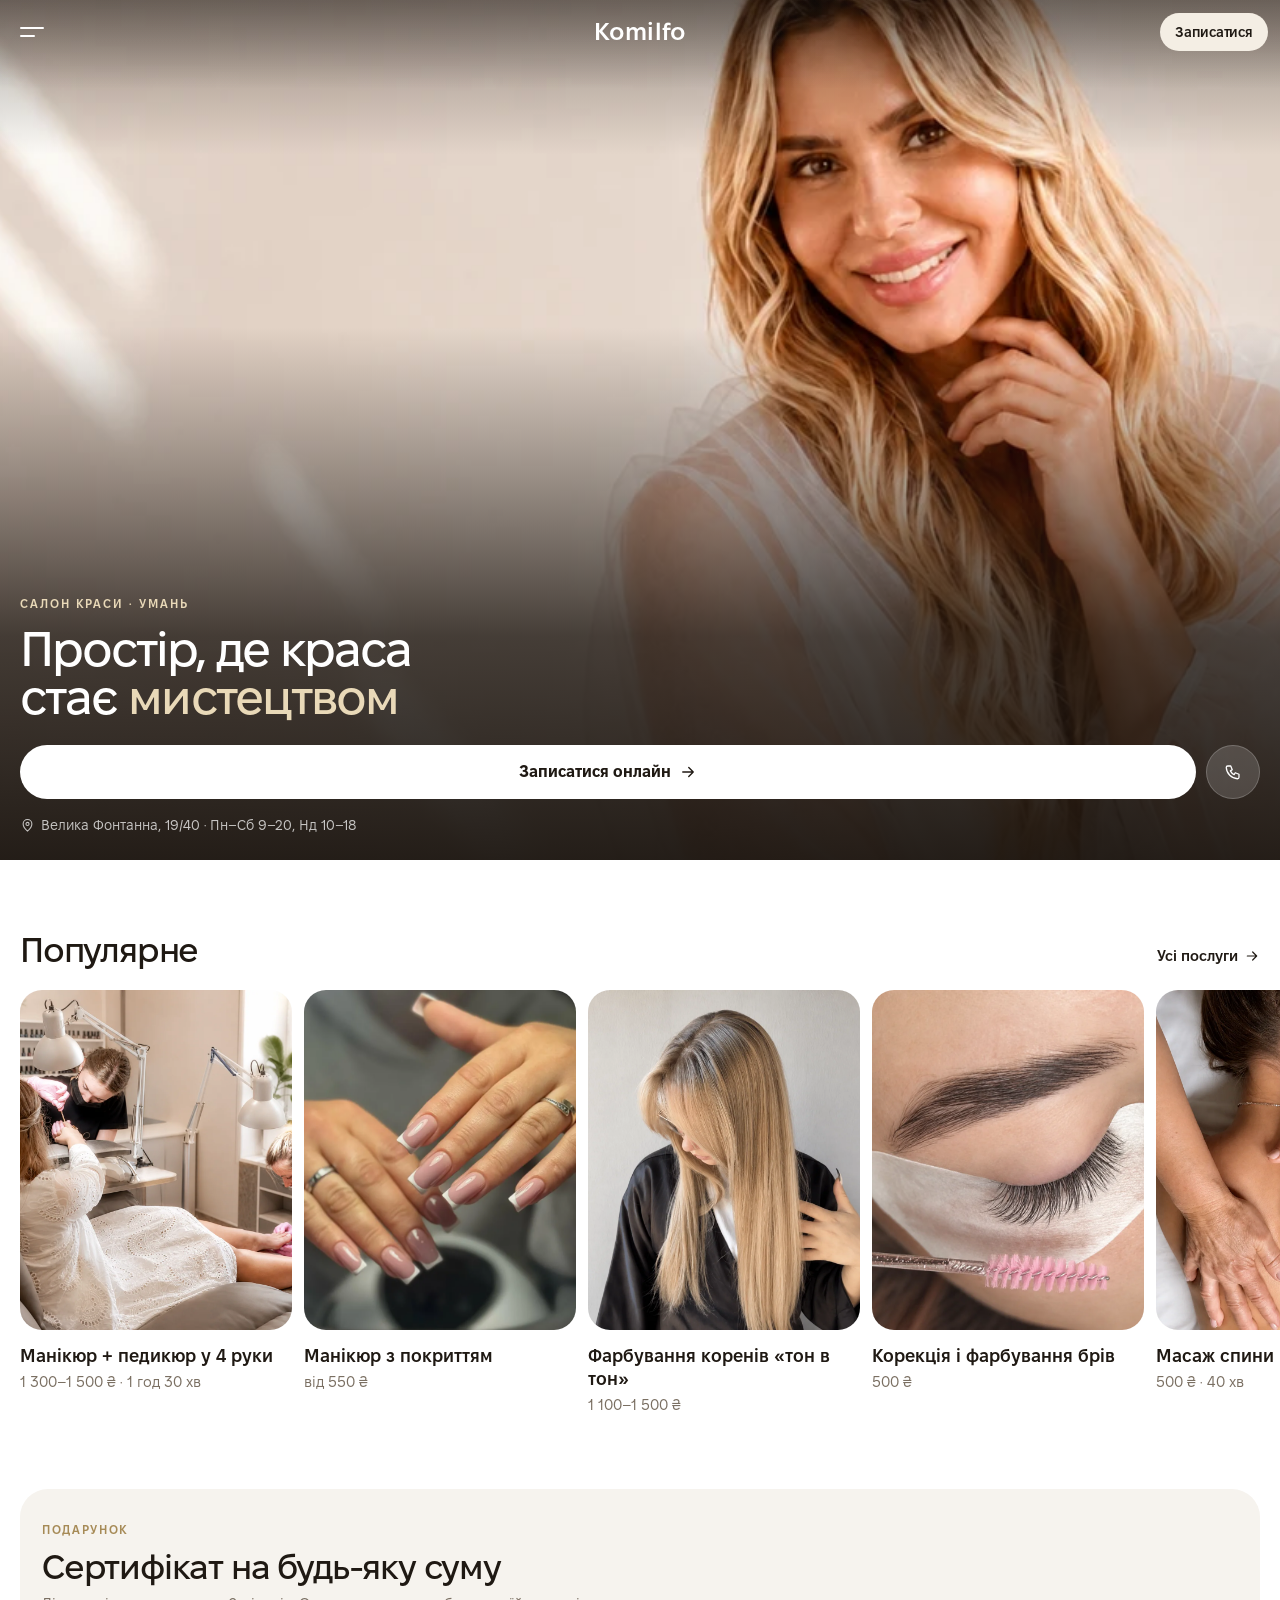
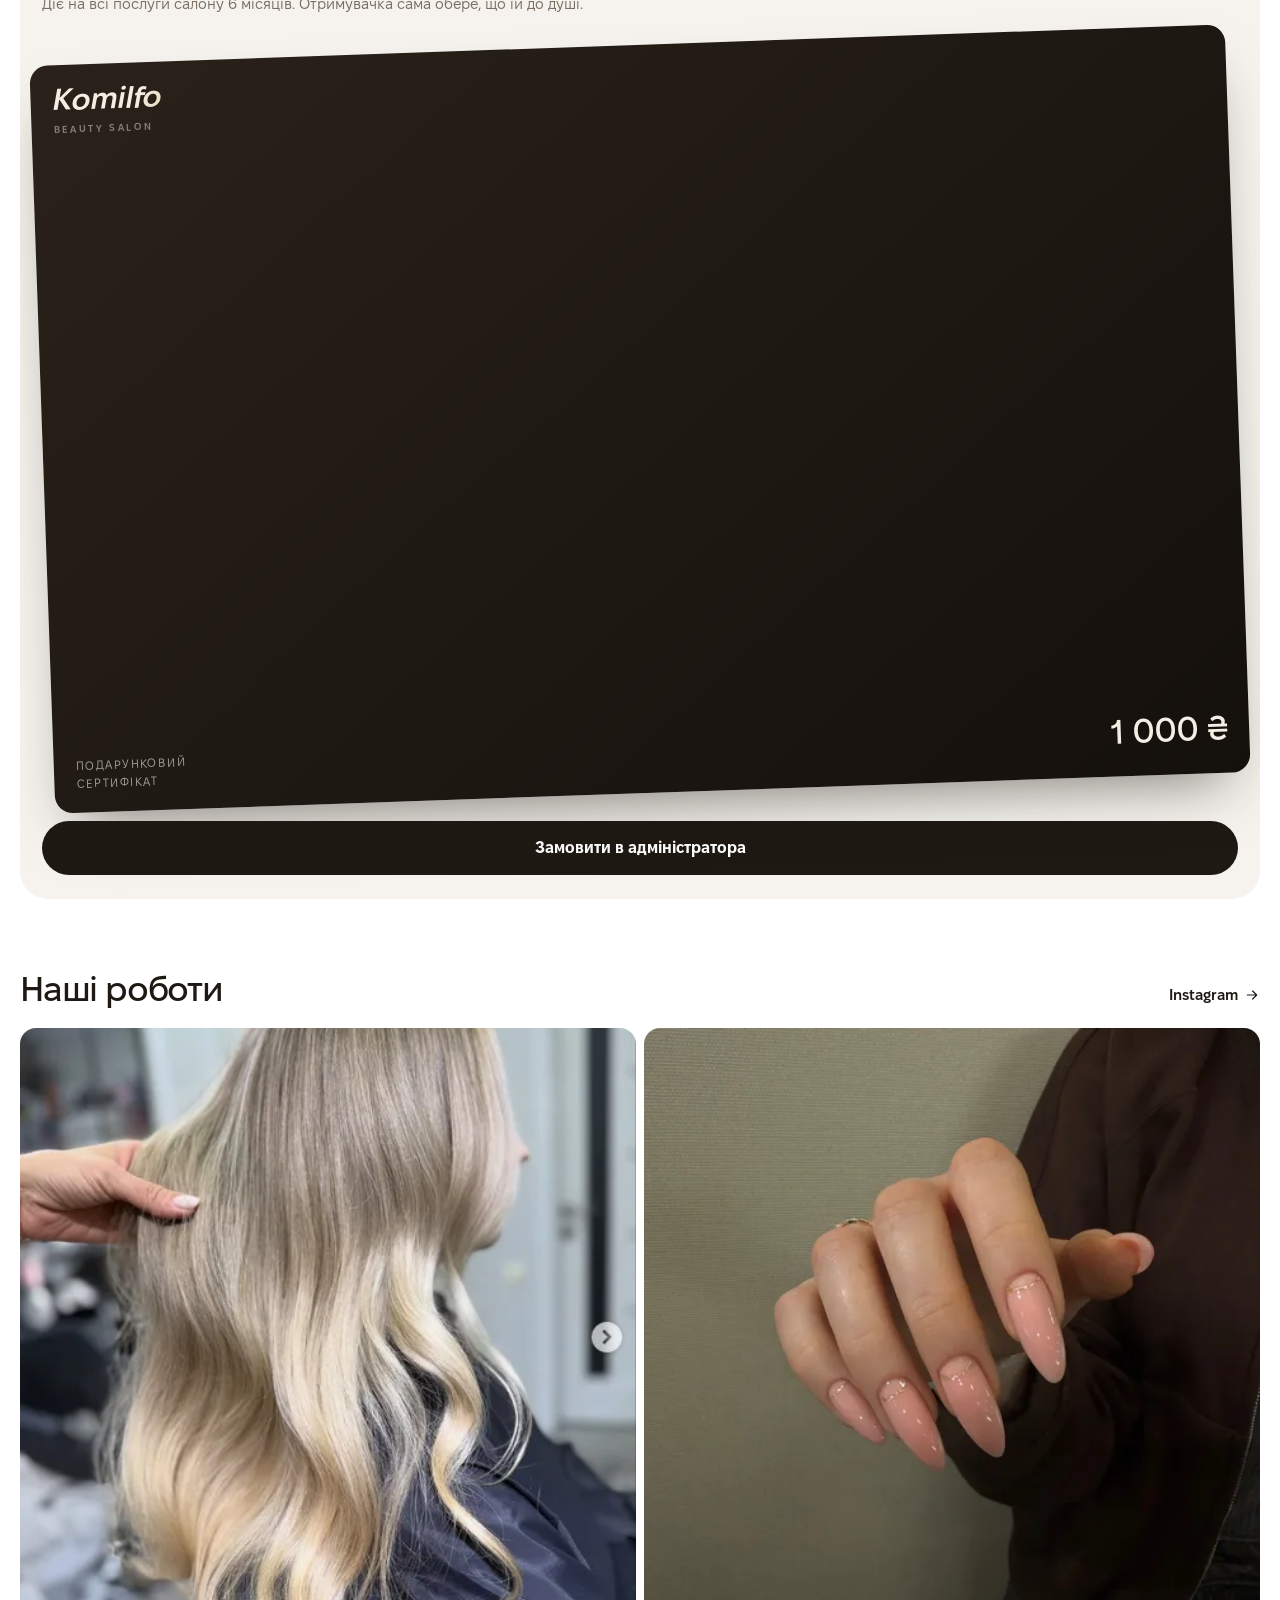
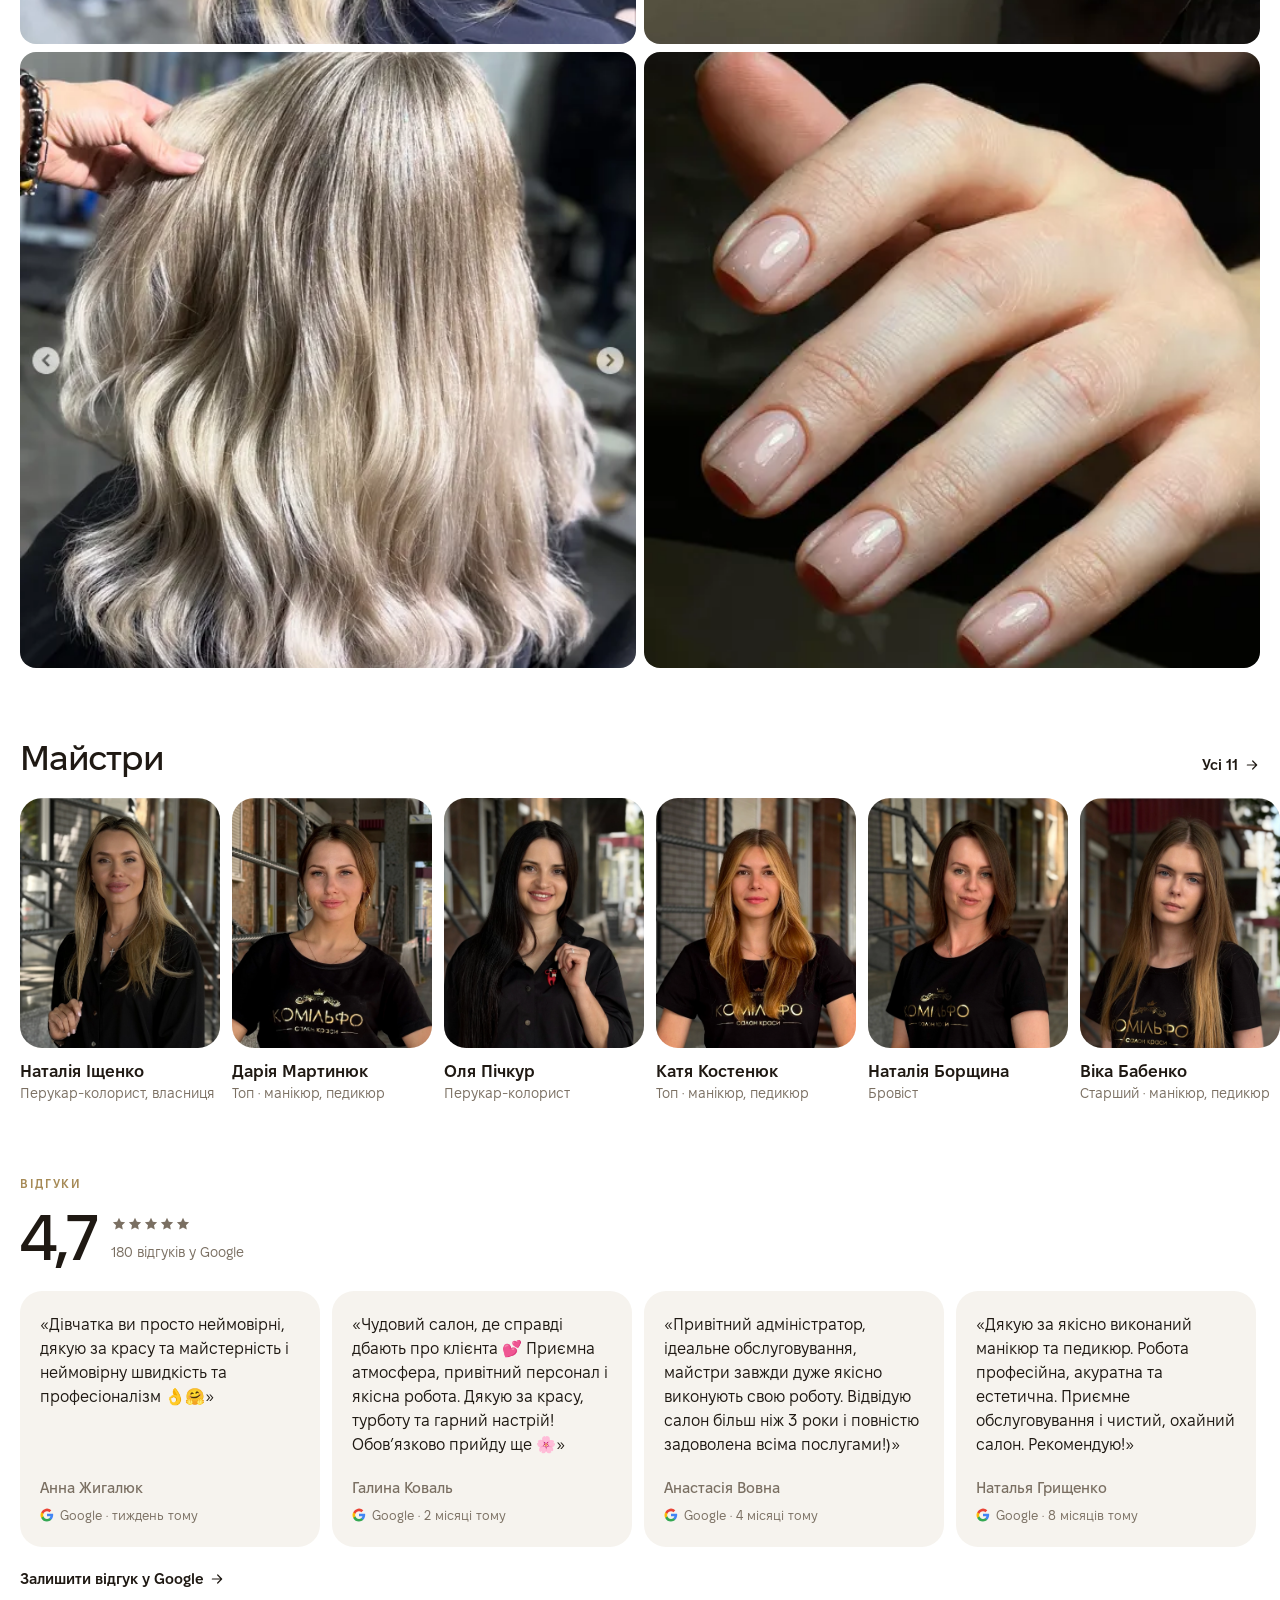
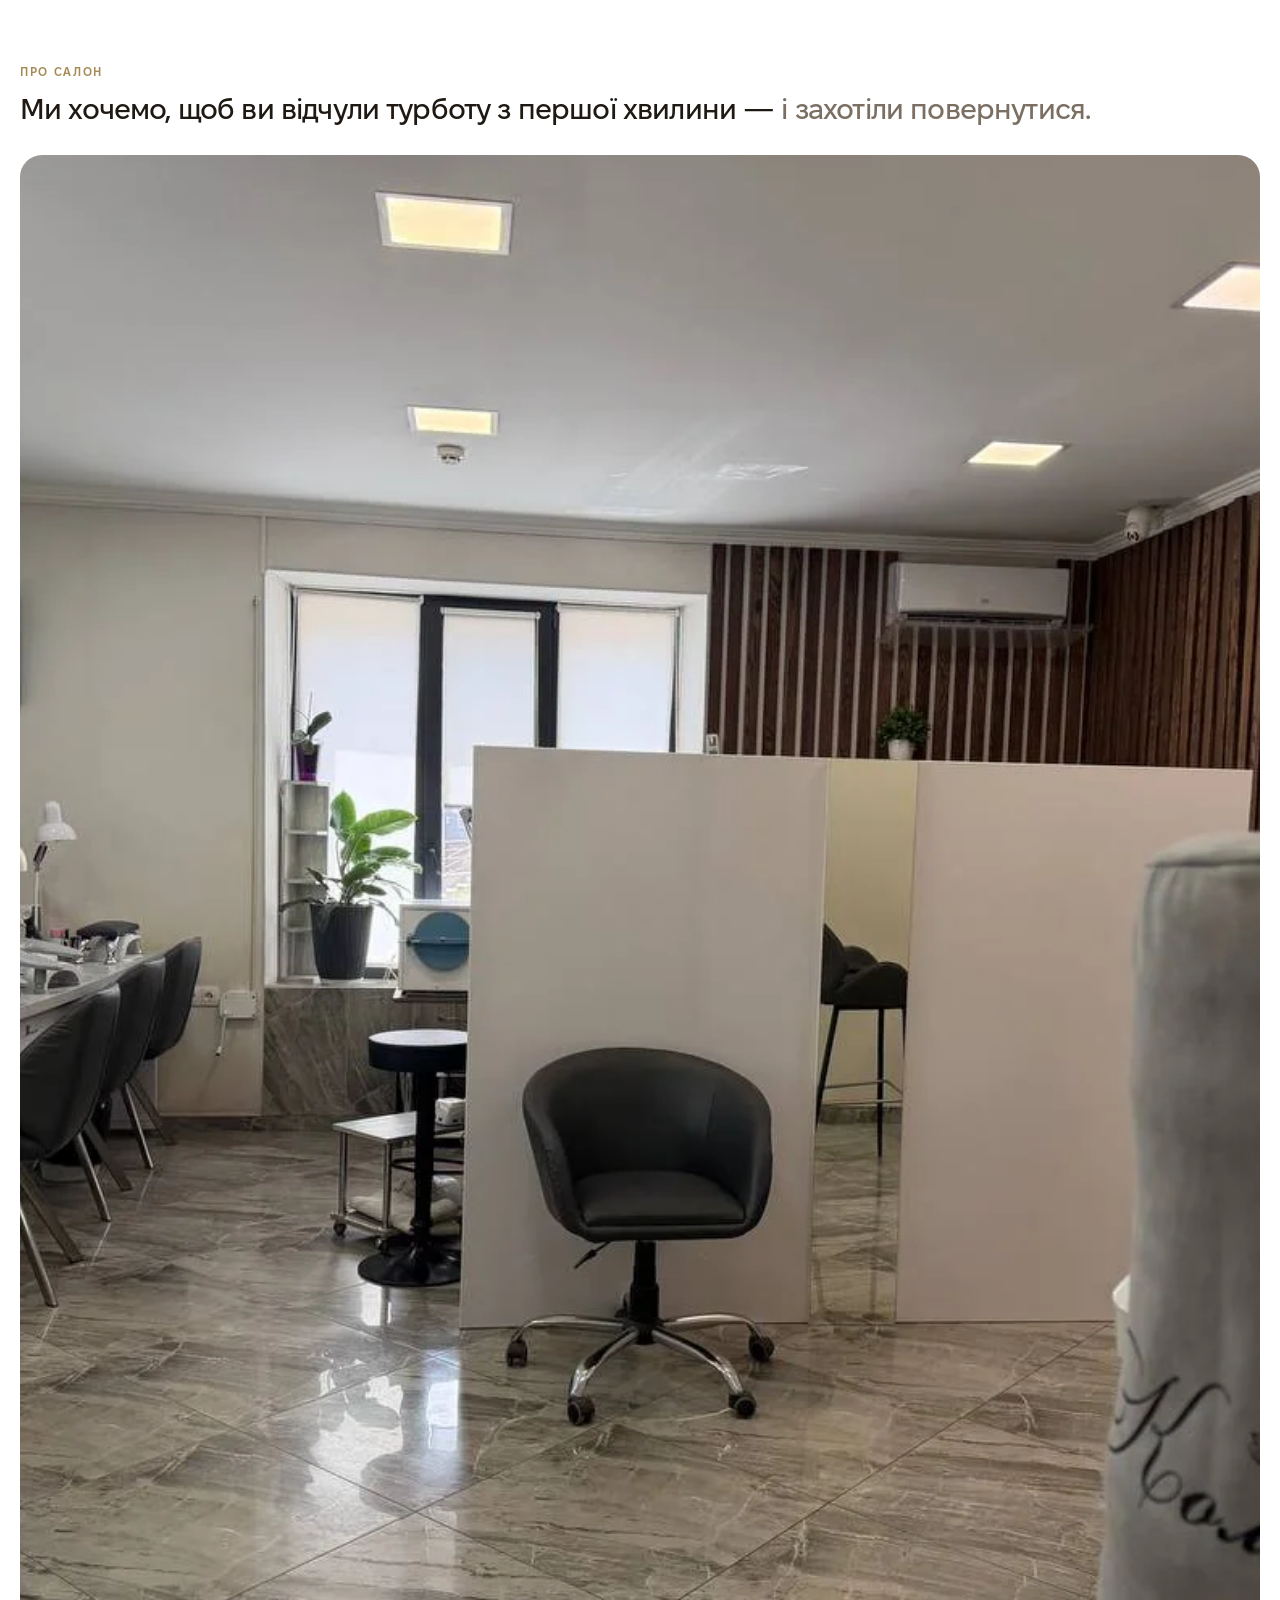
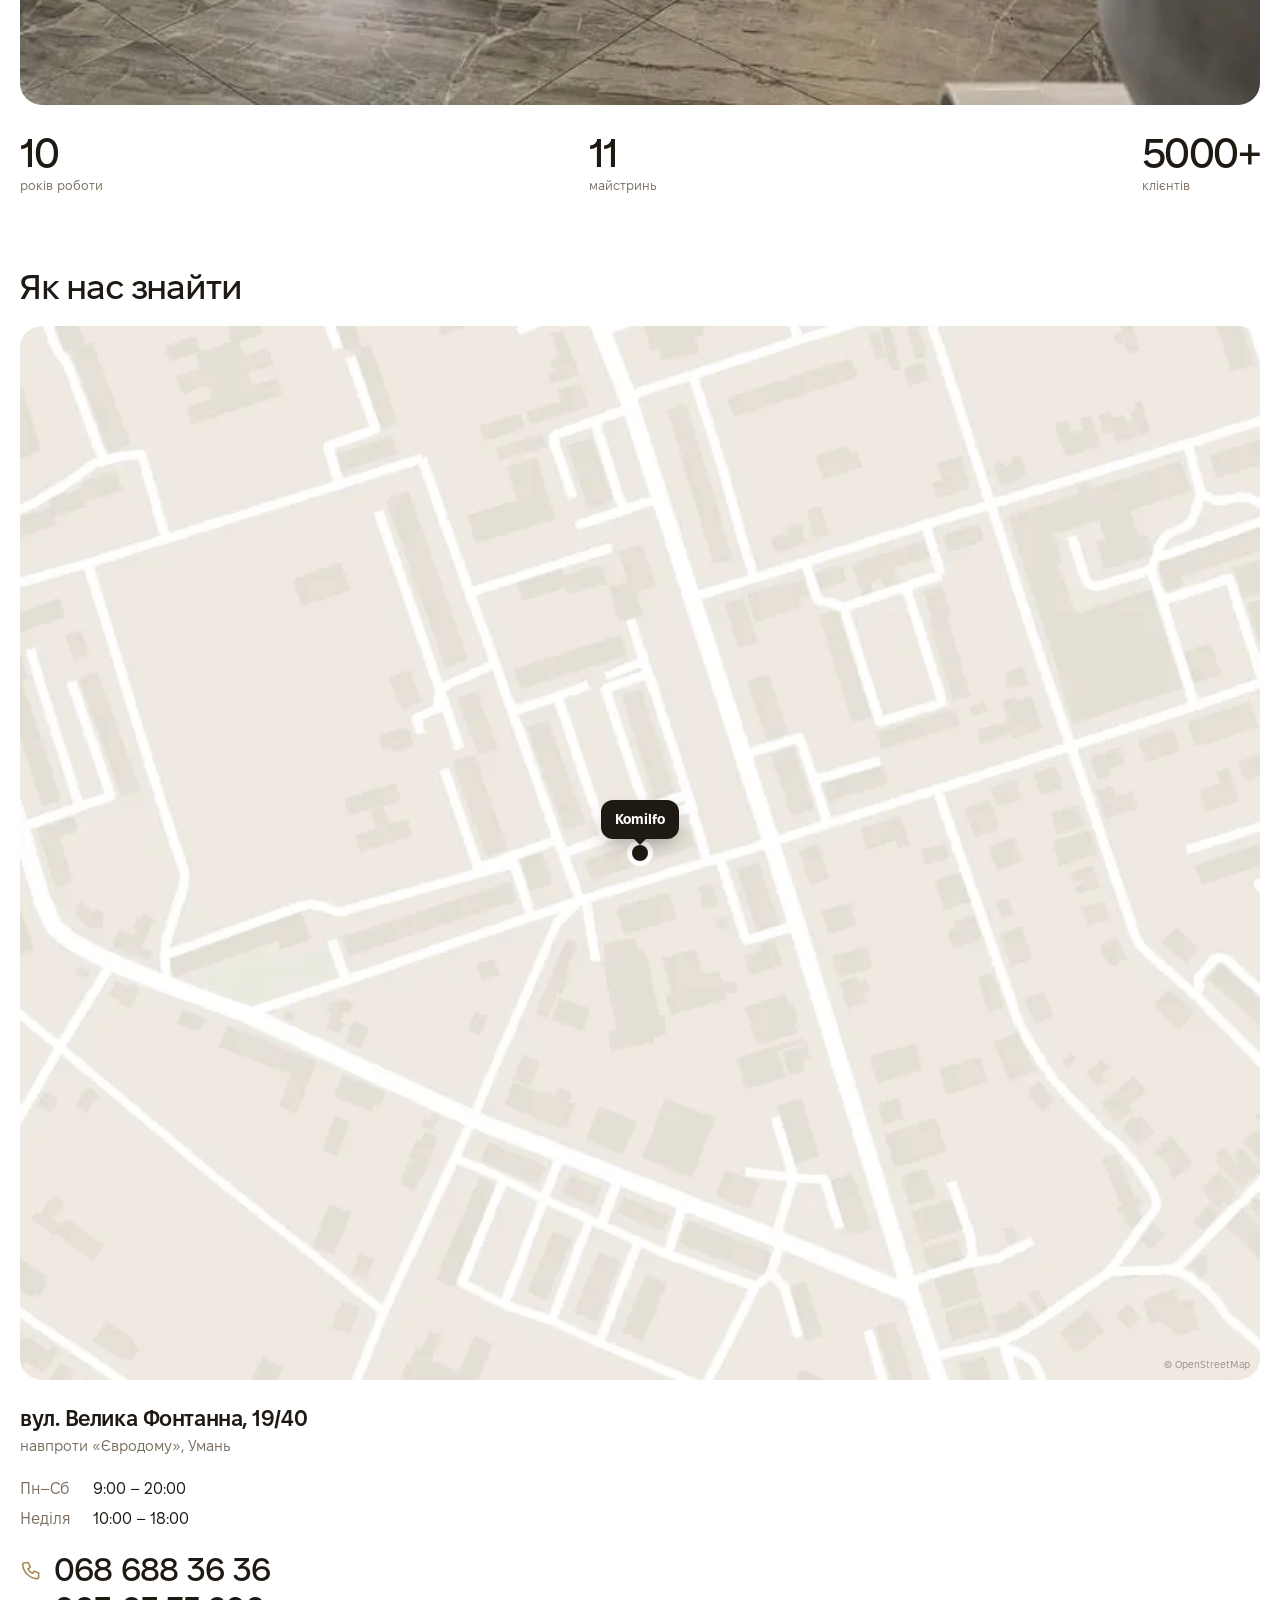
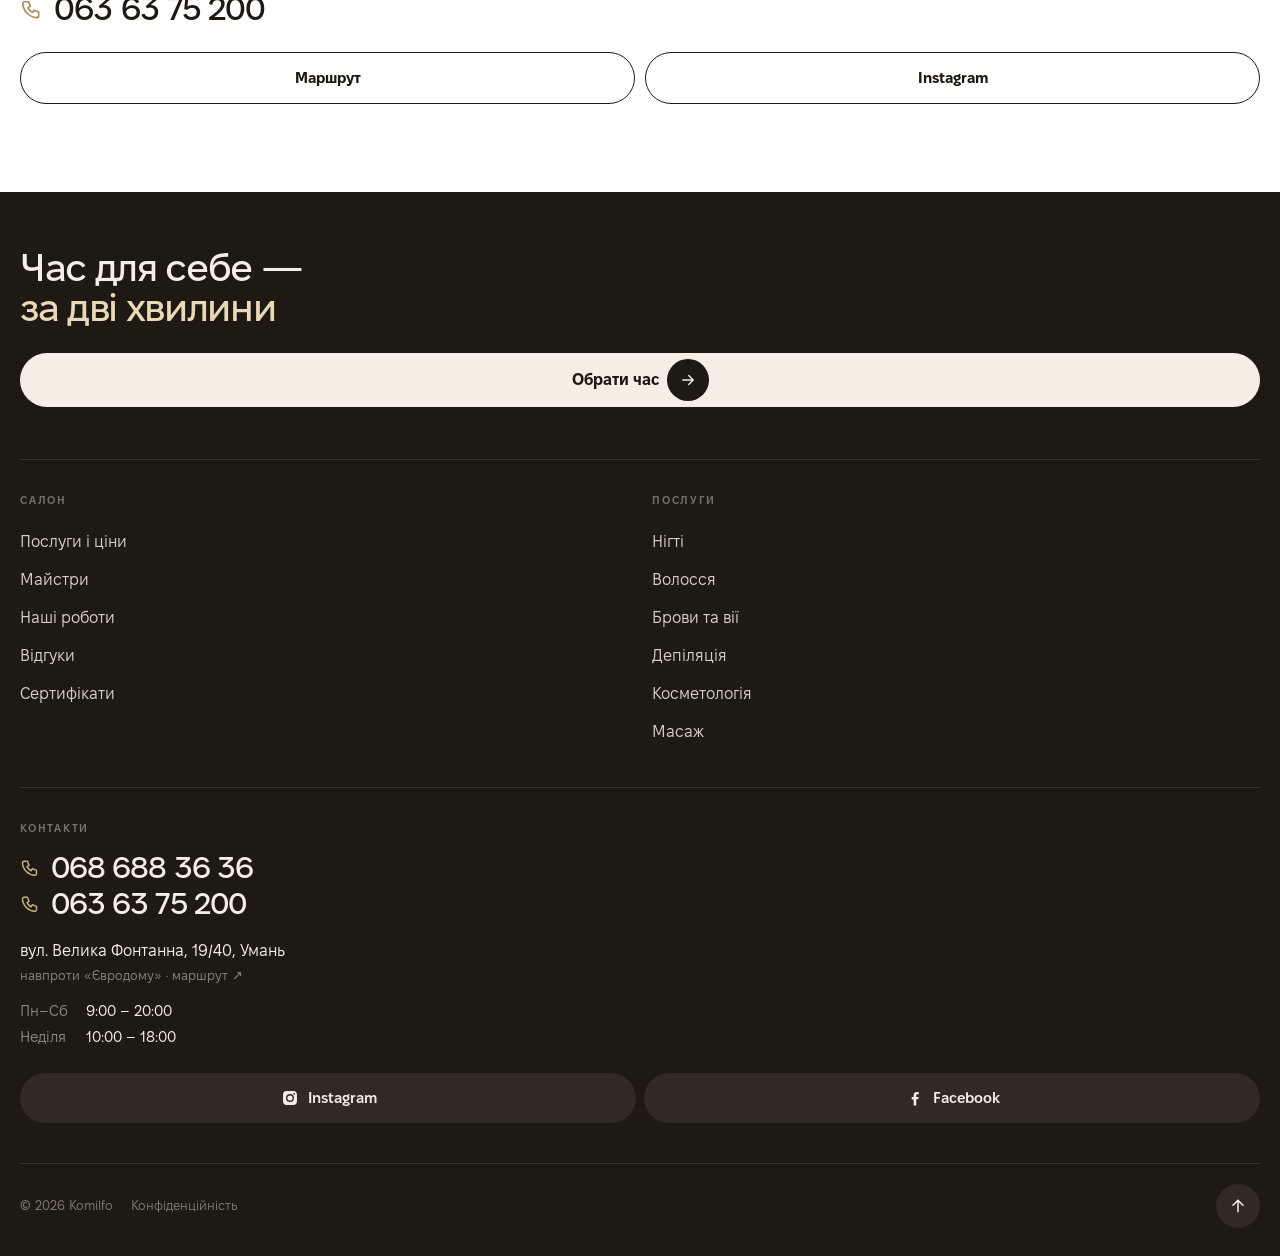
==== commit 2bc11736: "hero text wrap like iPhone" ====
--- a/index.html
+++ b/index.html
@@ -112,9 +112,9 @@
 .hero:after{content:"";position:absolute;inset:0;background:linear-gradient(to top,rgba(24,18,13,.94) 0%,rgba(24,18,13,.78) 26%,rgba(24,18,13,.34) 46%,rgba(24,18,13,0) 62%),linear-gradient(to bottom,rgba(24,18,13,.38),rgba(24,18,13,0) 18%)}
 .hero .txt{position:absolute;left:0;right:0;bottom:0;z-index:2;padding:0 var(--pad) calc(24px + env(safe-area-inset-bottom));color:#fff}
 .hero .kick{font-size:12px;letter-spacing:.16em;text-transform:uppercase;font-weight:600;color:#E9D9B8}
-.hero h1{font-size:44px;line-height:1;margin-top:12px;letter-spacing:-.04em;text-wrap:balance}
+.hero h1{font-size:clamp(30px,11.2vw,48px);line-height:1;margin-top:12px;letter-spacing:-.04em;white-space:nowrap}
 .hero h1 i{font-style:normal;color:#E9D9B8}
-.hero .meta{display:flex;align-items:center;gap:6px;margin-top:16px;font-size:13px;color:rgba(255,255,255,.74)}
+.hero .meta{display:flex;align-items:center;gap:6px;margin-top:16px;font-size:clamp(10.5px,3.3vw,14px);white-space:nowrap;color:rgba(255,255,255,.74)}
 .hero .meta svg{width:15px;height:15px}
 .hero .txt>*{animation:up .8s var(--ease) both}
 .hero .txt>:nth-child(2){animation-delay:.08s}.hero .txt>:nth-child(3){animation-delay:.16s}.hero .txt>:nth-child(4){animation-delay:.24s}.hero .txt>:nth-child(5){animation-delay:.32s}
@@ -337,7 +337,7 @@
 .js .rv{opacity:0;transform:translateY(22px);transition:opacity .8s var(--ease),transform .8s var(--ease)}
 .js .rv.in{opacity:1;transform:none}
 @media (prefers-reduced-motion:reduce){.menu li a,.mchips,.mbot{transform:none!important;opacity:1!important}*,*:before,*:after{animation:none!important;transition:none!important}.js .rv{opacity:1;transform:none}}
-@media (max-width:359px){:root{--pad:16px}.hero h1{font-size:38px}h2{font-size:30px}.top h1{font-size:38px}.tel{font-size:28px}.facts b{font-size:34px}.score b{font-size:54px}.phero h1{font-size:36px}}
+@media (max-width:359px){:root{--pad:16px}h2{font-size:30px}.top h1{font-size:38px}.tel{font-size:28px}.facts b{font-size:34px}.score b{font-size:54px}.phero h1{font-size:36px}}
 
 /* header book button */
 .hbook{justify-self:end;position:relative;overflow:hidden;display:flex;align-items:center;height:38px;padding:0 15px;margin-right:4px;border-radius:999px;background:var(--fg);color:var(--ivory);font-size:14px;font-weight:600;letter-spacing:-.01em;transition:background .35s,color .35s,transform .2s;-webkit-tap-highlight-color:transparent}
@@ -412,7 +412,7 @@
   <img src="a/hero/hero-mobile.webp" alt="" fetchpriority="high">
   <div class="txt">
     <p class="kick">Салон краси · Умань</p>
-    <h1>Простір, де&nbsp;краса стає <i>мистецтвом</i></h1>
+    <h1>Простір, де&nbsp;краса<br>стає&nbsp;<i>мистецтвом</i></h1>
     <div class="btns">
       <a class="btn w" href="zapis.html">Записатися онлайн <svg><use href="#arr"/></svg></a>
       <a class="btn g" href="tel:+380686883636" aria-label="Подзвонити"><svg><use href="#phone"/></svg></a>
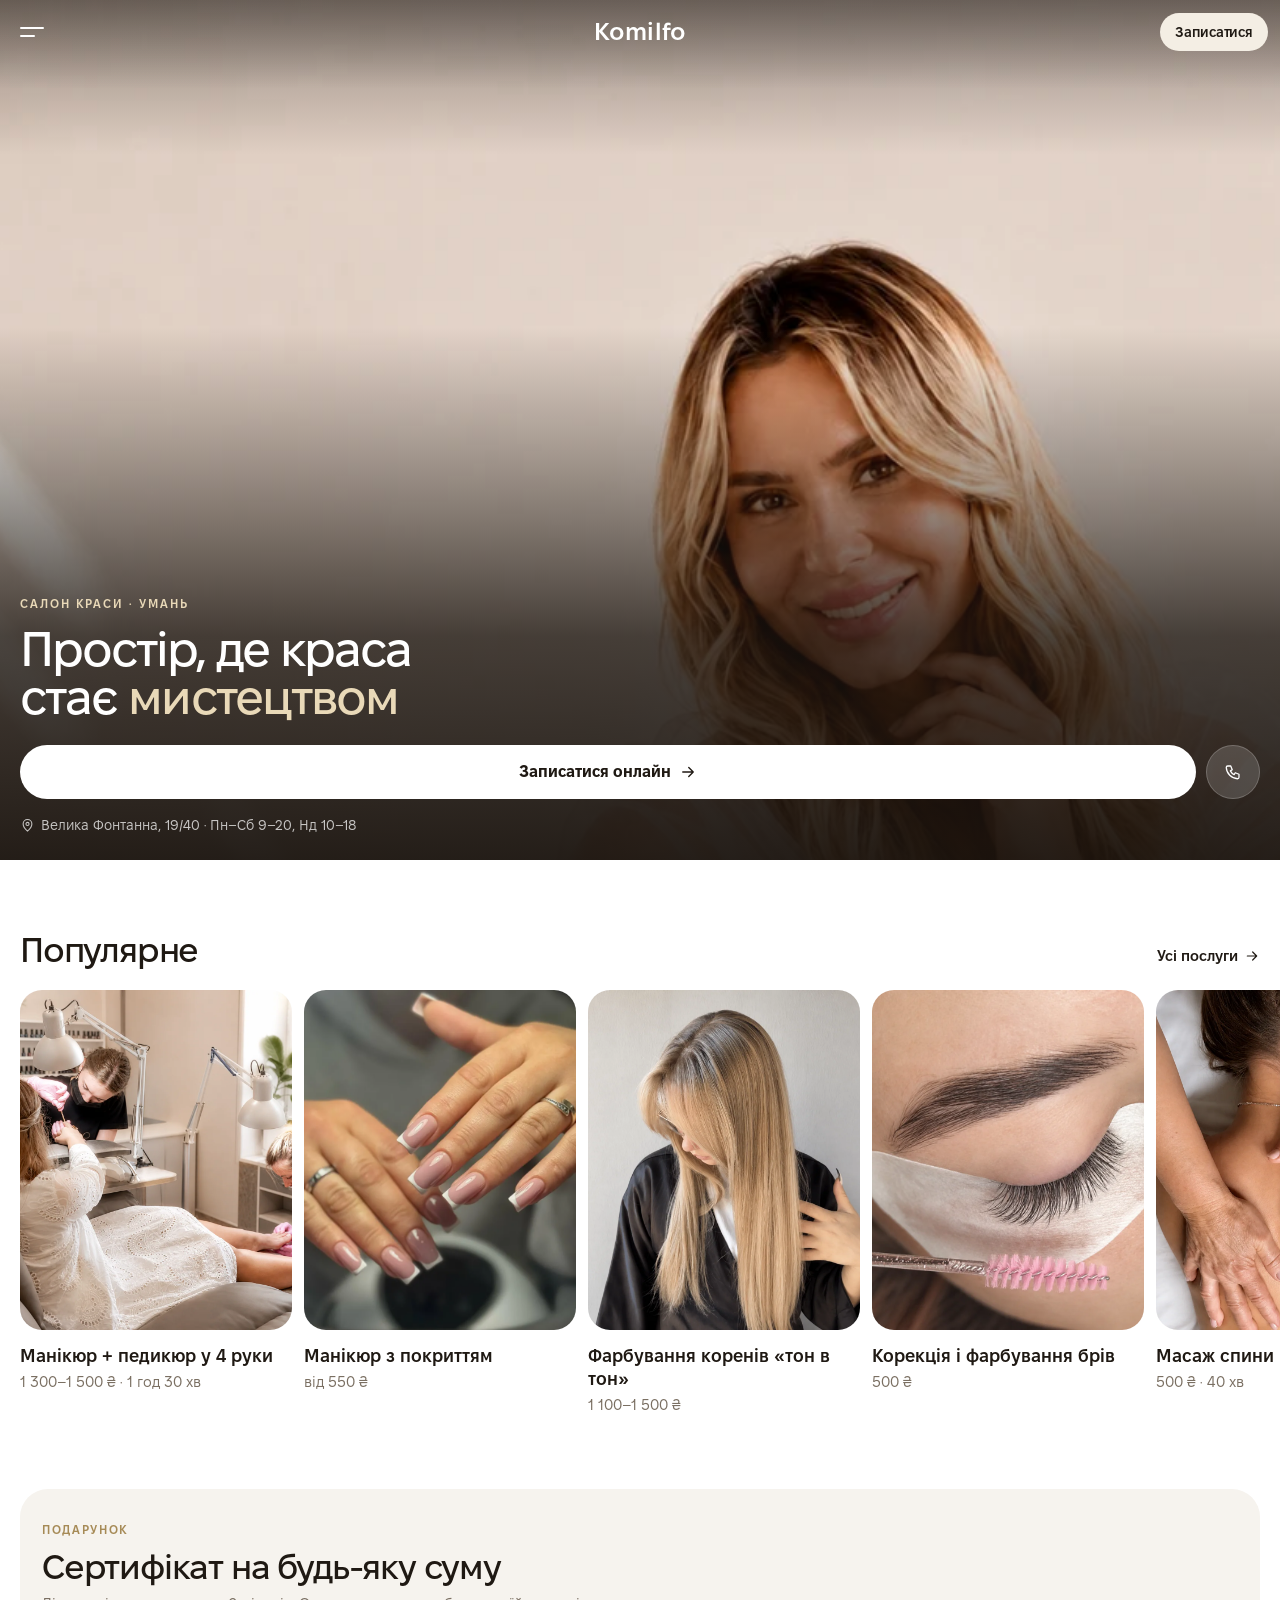
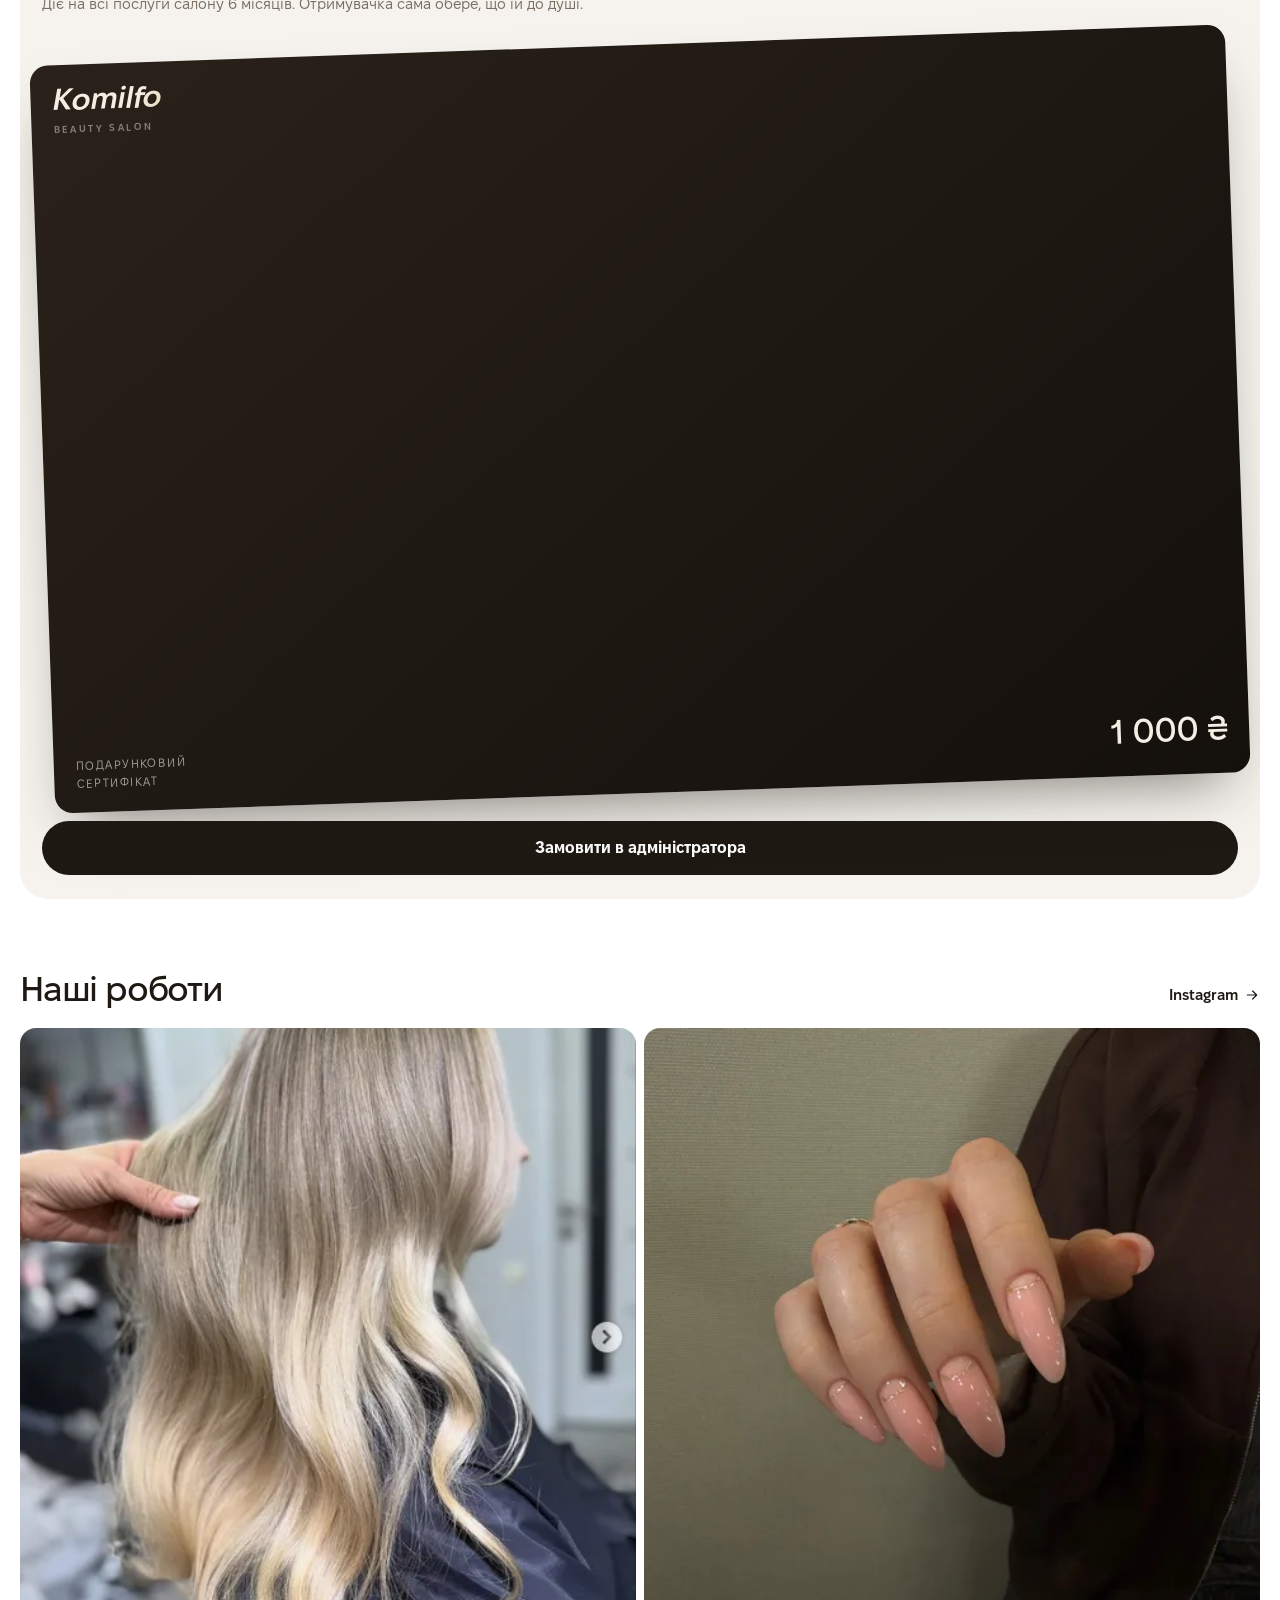
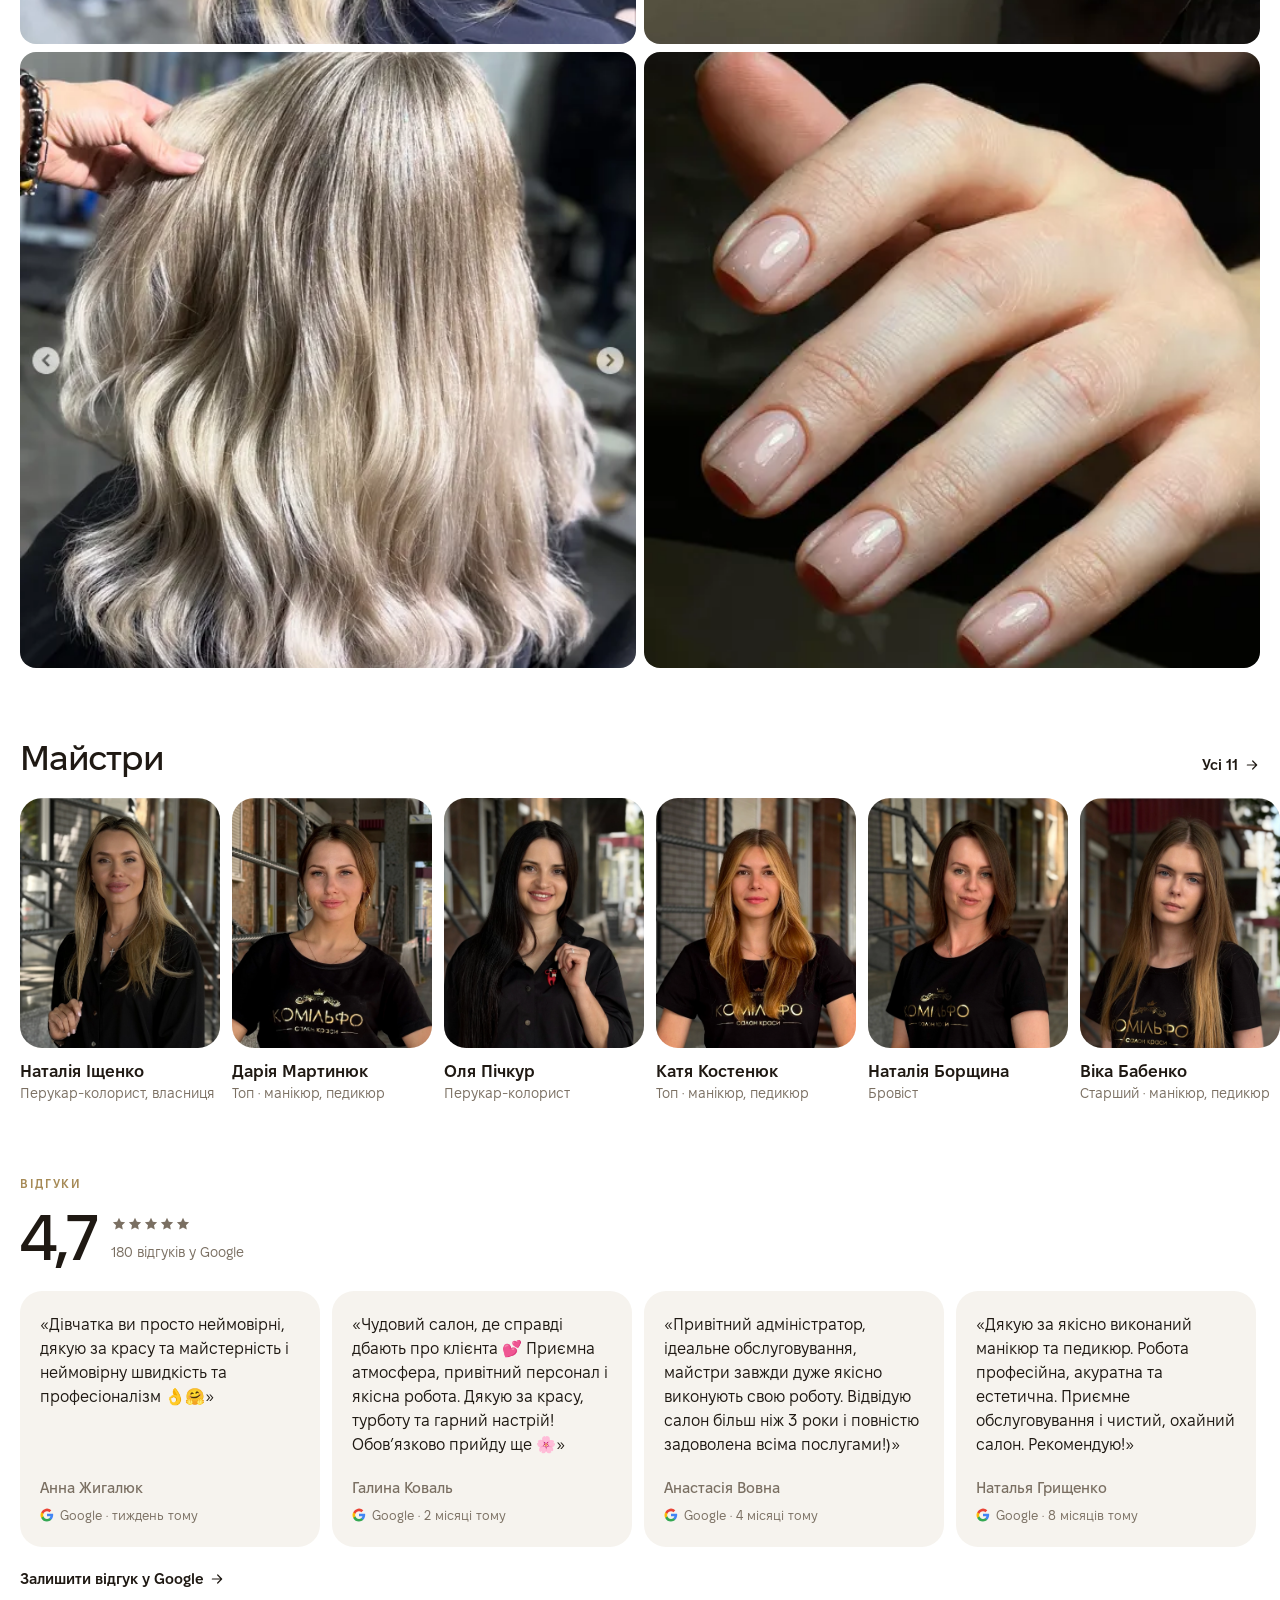
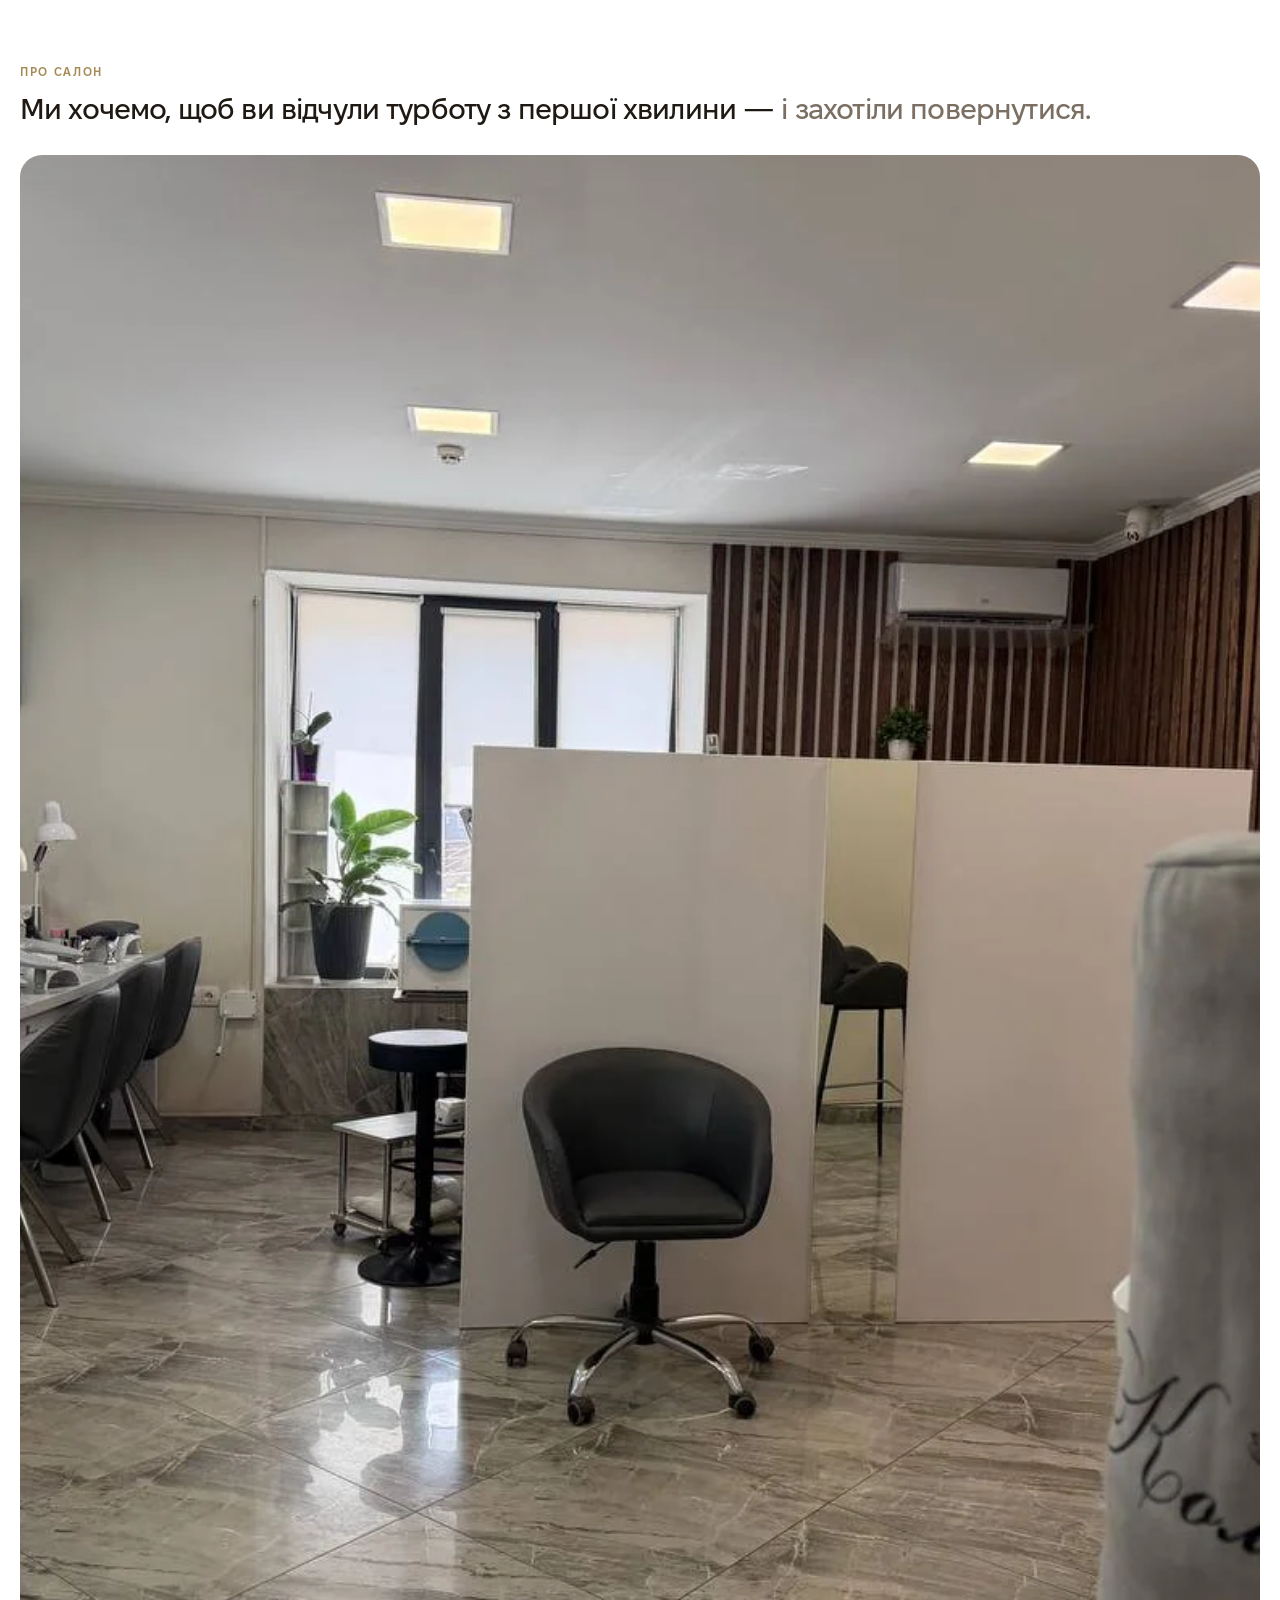
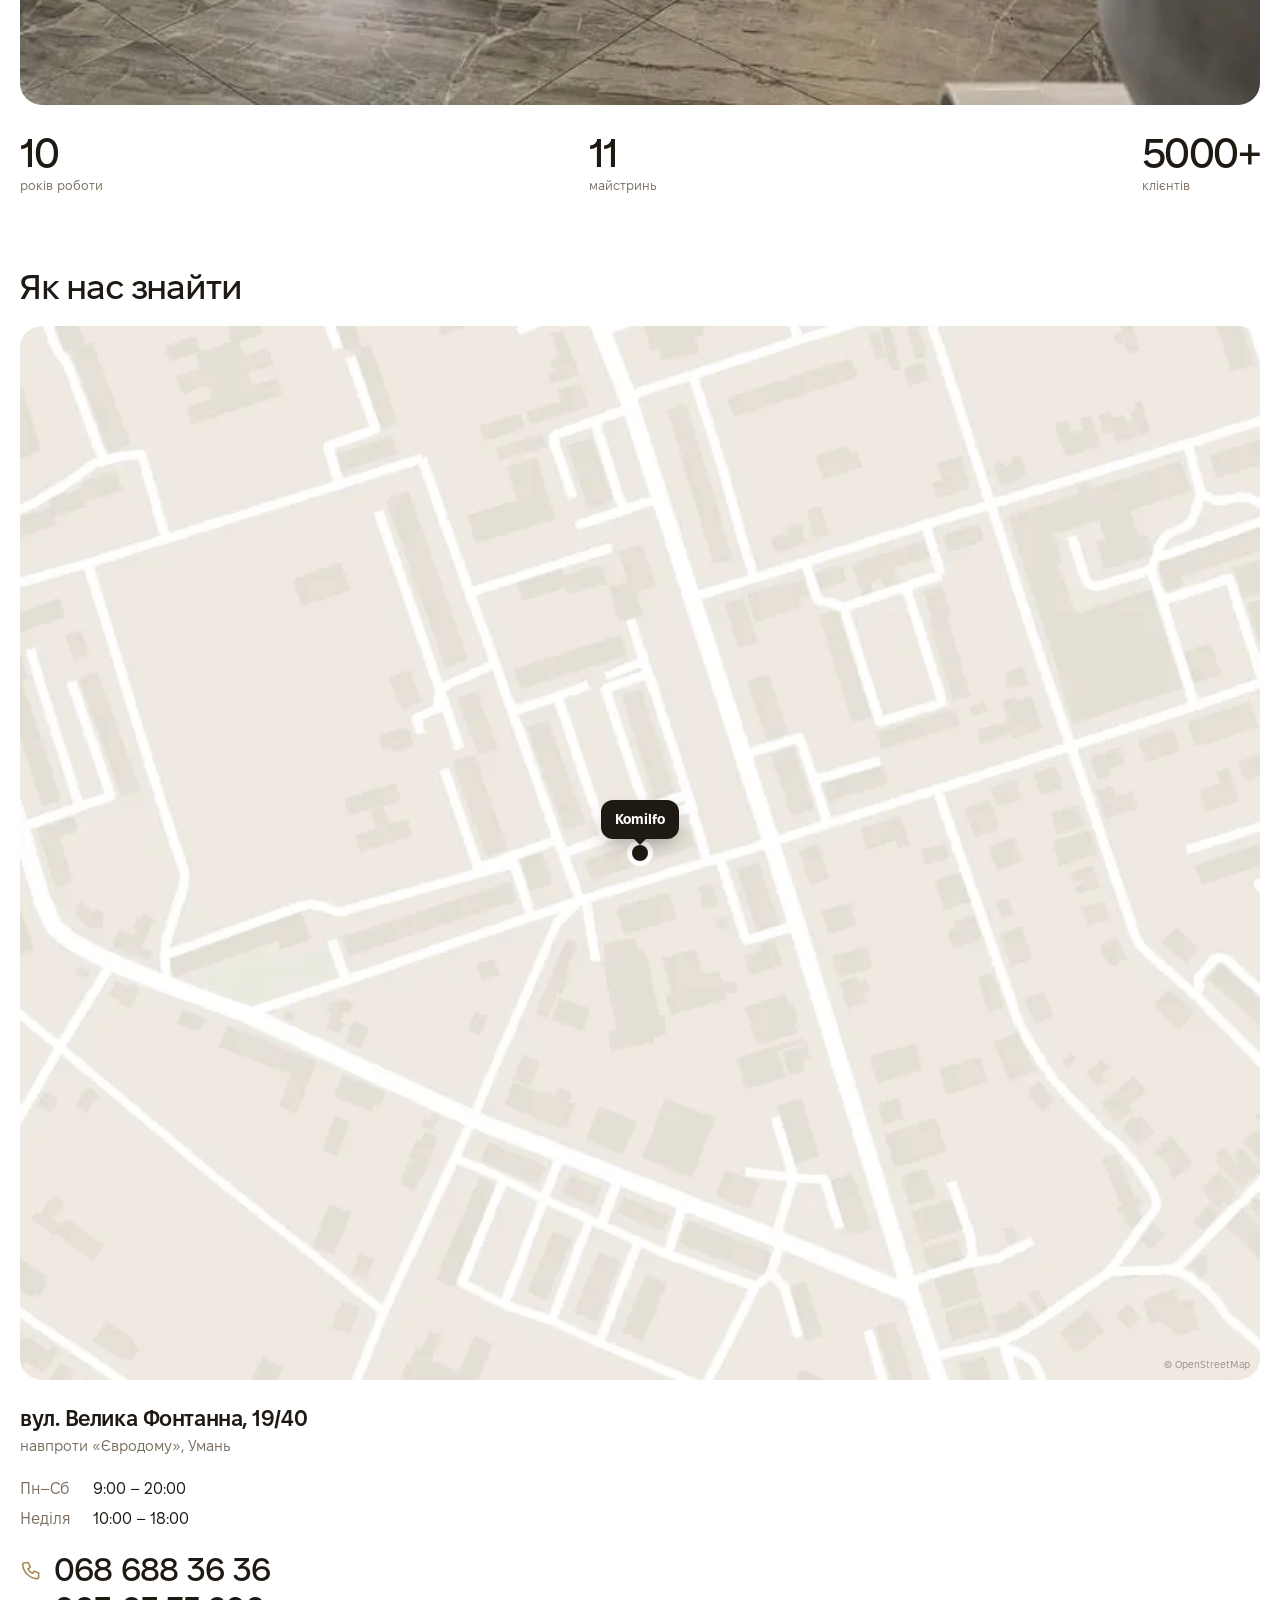
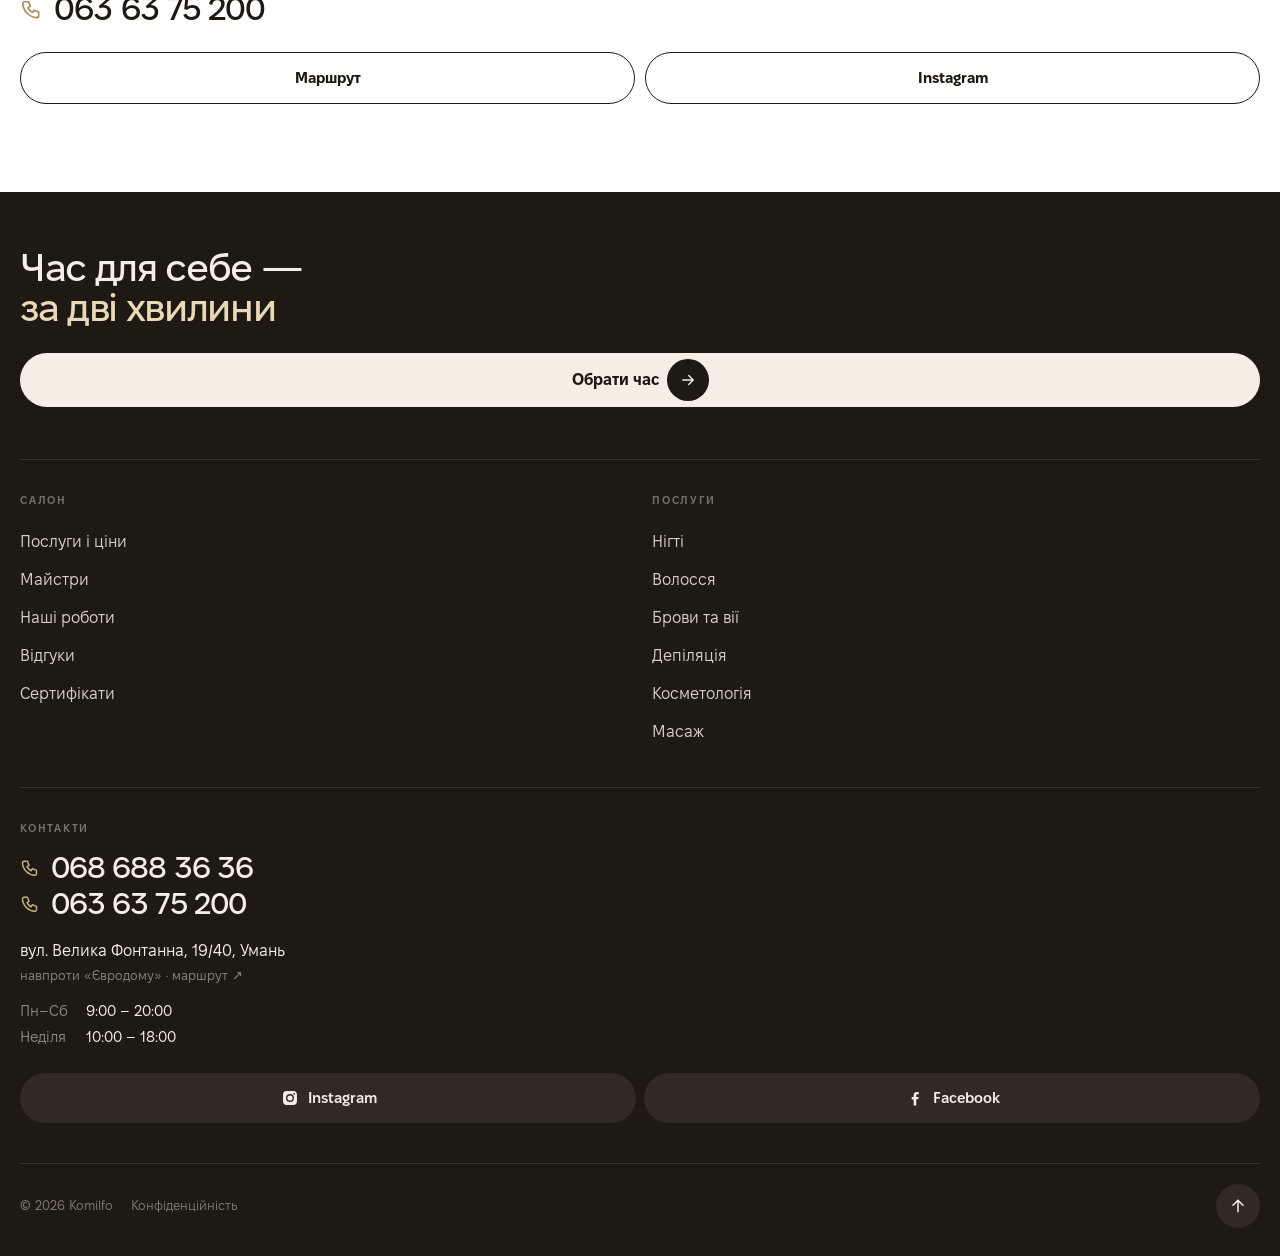
==== commit f04af9fb: "loader v2: reveal + shine + arch exit" ====
--- a/index.html
+++ b/index.html
@@ -107,7 +107,7 @@
 
 /* hero (variant 1 + deep darkening of variant 3) */
 .hero{position:relative;height:100svh;min-height:600px;max-height:860px;overflow:hidden;background:#2a211a;padding:0}
-.hero img{position:absolute;inset:0;width:100%;height:100%;object-fit:cover;object-position:62% 20%;transform:scale(1.1);transform-origin:62% 28%}
+.hero img{position:absolute;inset:0;width:100%;height:100%;object-fit:cover;object-position:100% 0%;transform:scale(1.1);transform-origin:100% 0%}
 @keyframes kb{from{transform:scale(1.08)}to{transform:scale(1)}}
 .hero:after{content:"";position:absolute;inset:0;background:linear-gradient(to top,rgba(24,18,13,.94) 0%,rgba(24,18,13,.78) 26%,rgba(24,18,13,.34) 46%,rgba(24,18,13,0) 62%),linear-gradient(to bottom,rgba(24,18,13,.38),rgba(24,18,13,0) 18%)}
 .hero .txt{position:absolute;left:0;right:0;bottom:0;z-index:2;padding:0 var(--pad) calc(24px + env(safe-area-inset-bottom));color:#fff}
@@ -351,19 +351,28 @@
 
 @media (max-width:340px){.card .row span{font-size:10px}.cert .btn{font-size:14px;padding:0 16px}}
 
-/* page loader */
+/* page loader v2: whole-word mask reveal + one gold shine + arch frame + arch-portal exit */
 .ldr{display:none}
-.ld .ldr{display:grid;place-items:center;position:fixed;inset:0;z-index:100;background:var(--dark);color:var(--ivory);transition:transform .55s cubic-bezier(.32,.72,0,1)}
+.ld .ldr{display:grid;place-items:center;position:fixed;inset:0;z-index:100;color:var(--ivory)}
+.ld .ldr:before{content:"";position:absolute;inset:0;background:var(--dark);clip-path:polygon(evenodd,0 0,100% 0,100% 100%,0 100%,0 0,50% 50%,50% 50%,50% 50%,50% 50%,50% 50%,50% 50%,50% 50%,50% 50%,50% 50%,50% 50%,50% 50%,50% 50%,50% 50%,50% 50%,50% 50%,50% 50%,50% 50%,50% 50%,50% 50%,50% 50%,50% 50%,50% 50%,50% 50%,50% 50%,50% 50%,50% 50%,50% 50%,50% 50%,50% 50%,50% 50%,50% 50%,50% 50%,50% 50%,50% 50%,50% 50%,50% 50%,50% 50%,50% 50%,50% 50%,50% 50%,50% 50%,50% 50%,50% 50%,50% 50%,50% 50%,50% 50%,50% 50%,50% 50%,50% 50%,50% 50%,50% 50%,50% 50%,50% 50%,50% 50%,50% 50%,50% 50%,50% 50%,50% 50%,50% 50%,50% 50%,50% 50%,50% 50%,50% 50%,50% 50%);transition:clip-path .72s cubic-bezier(.7,0,.2,1) .05s;will-change:clip-path}
 .ld:not(.ld-out) body{overflow:hidden}
-.ldc{display:flex;flex-direction:column;align-items:center;text-align:center}
-.ldw{font-family:FixelD,Fixel,sans-serif;font-weight:600;font-style:normal;font-size:clamp(44px,15vw,64px);letter-spacing:0;line-height:1.15;padding:.06em .1em;color:var(--ivory);opacity:0;transform:translateY(8px);filter:blur(6px);animation:ldIn .55s cubic-bezier(.22,1,.36,1) .05s forwards}
-@keyframes ldIn{to{opacity:1;transform:none;filter:blur(0)}}
-.ldl{width:44px;height:1px;margin:14px 0 0;background:var(--gold);transform:scaleX(0);animation:ldBar .6s cubic-bezier(.65,0,.35,1) .15s forwards}
+.lda{position:absolute;left:calc(50% - min(38vw,155px));top:calc(50% - min(38vw,155px));width:min(76vw,310px);height:auto;overflow:visible;fill:none;stroke:var(--gold);stroke-width:.75;-webkit-mask:linear-gradient(#000 55%,transparent 98%);mask:linear-gradient(#000 55%,transparent 98%)}
+.lda path{stroke-dasharray:1 1;stroke-dashoffset:1;animation:ldDraw 1.15s cubic-bezier(.65,0,.35,1) .1s forwards}
+@keyframes ldDraw{to{stroke-dashoffset:0}}
+.ldc{position:relative;display:flex;flex-direction:column;align-items:center;text-align:center}
+.ldw{font-family:FixelD,Fixel,sans-serif;font-weight:600;font-style:normal;font-synthesis:none;font-size:clamp(44px,15vw,64px);line-height:1.15;padding:.06em .12em;letter-spacing:.12em;color:var(--ivory);background:linear-gradient(105deg,var(--ivory) 40%,#E6C88E 46.5%,#FFF7E8 50%,#E6C88E 53.5%,var(--ivory) 60%) 100% 0/300% 100% no-repeat;-webkit-background-clip:text;background-clip:text;-webkit-text-fill-color:transparent;-webkit-mask:linear-gradient(90deg,#000 45%,transparent 55%) 100% 0/240% 100% no-repeat;mask:linear-gradient(90deg,#000 45%,transparent 55%) 100% 0/240% 100% no-repeat;transform:translate(.05em,7px);animation:ldRev .95s cubic-bezier(.22,1,.36,1) .15s forwards,ldTrack 1.1s cubic-bezier(.22,1,.36,1) .15s forwards,ldShine .9s cubic-bezier(.45,.05,.25,1) .6s forwards}
+@keyframes ldRev{to{-webkit-mask-position:0 0;mask-position:0 0}}
+@keyframes ldTrack{to{letter-spacing:.02em;transform:translate(.01em,0)}}
+@keyframes ldShine{to{background-position:0 0}}
+.ldl{width:56px;height:1px;margin:16px 0 0;background:var(--gold);transform:scaleX(0);animation:ldBar .7s cubic-bezier(.65,0,.35,1) .5s forwards}
 @keyframes ldBar{to{transform:none}}
-.lds{margin:14px 0 0;font-size:10.5px;font-weight:500;letter-spacing:.32em;padding-left:.32em;text-transform:uppercase;color:rgba(244,238,228,.55);opacity:0;animation:ldFade .45s cubic-bezier(.22,1,.36,1) .25s forwards}
-@keyframes ldFade{to{opacity:1}}
-.ld-out .ldr{transform:translateY(-100%)}
-.ld-out .ldc{opacity:0;transform:translateY(-12px);transition:opacity .25s cubic-bezier(.4,0,1,1),transform .55s cubic-bezier(.32,.72,0,1)}
+.lds{margin:14px 0 0;font-size:10.5px;font-weight:500;letter-spacing:.5em;padding-left:.32em;text-transform:uppercase;color:rgba(244,238,228,.55);opacity:0;animation:ldSub .8s cubic-bezier(.22,1,.36,1) .7s forwards}
+@keyframes ldSub{to{opacity:1;letter-spacing:.32em}}
+.ld-out .ldr{pointer-events:none}
+.ld-out .ldr:before{clip-path:polygon(evenodd,0 0,100% 0,100% 100%,0 100%,0 0,calc(50% - 64vmax) calc(50% + 57.6vmax),calc(50% - 64vmax) 50%,calc(50% - 63.91vmax) calc(50% - 3.35vmax),calc(50% - 63.65vmax) calc(50% - 6.69vmax),calc(50% - 63.21vmax) calc(50% - 10.01vmax),calc(50% - 62.6vmax) calc(50% - 13.31vmax),calc(50% - 61.82vmax) calc(50% - 16.56vmax),calc(50% - 60.87vmax) calc(50% - 19.78vmax),calc(50% - 59.75vmax) calc(50% - 22.94vmax),calc(50% - 58.47vmax) calc(50% - 26.03vmax),calc(50% - 57.02vmax) calc(50% - 29.06vmax),calc(50% - 55.43vmax) calc(50% - 32vmax),calc(50% - 53.67vmax) calc(50% - 34.86vmax),calc(50% - 51.78vmax) calc(50% - 37.62vmax),calc(50% - 49.74vmax) calc(50% - 40.28vmax),calc(50% - 47.56vmax) calc(50% - 42.82vmax),calc(50% - 45.25vmax) calc(50% - 45.25vmax),calc(50% - 42.82vmax) calc(50% - 47.56vmax),calc(50% - 40.28vmax) calc(50% - 49.74vmax),calc(50% - 37.62vmax) calc(50% - 51.78vmax),calc(50% - 34.86vmax) calc(50% - 53.67vmax),calc(50% - 32vmax) calc(50% - 55.43vmax),calc(50% - 29.06vmax) calc(50% - 57.02vmax),calc(50% - 26.03vmax) calc(50% - 58.47vmax),calc(50% - 22.94vmax) calc(50% - 59.75vmax),calc(50% - 19.78vmax) calc(50% - 60.87vmax),calc(50% - 16.56vmax) calc(50% - 61.82vmax),calc(50% - 13.31vmax) calc(50% - 62.6vmax),calc(50% - 10.01vmax) calc(50% - 63.21vmax),calc(50% - 6.69vmax) calc(50% - 63.65vmax),calc(50% - 3.35vmax) calc(50% - 63.91vmax),50% calc(50% - 64vmax),calc(50% + 3.35vmax) calc(50% - 63.91vmax),calc(50% + 6.69vmax) calc(50% - 63.65vmax),calc(50% + 10.01vmax) calc(50% - 63.21vmax),calc(50% + 13.31vmax) calc(50% - 62.6vmax),calc(50% + 16.56vmax) calc(50% - 61.82vmax),calc(50% + 19.78vmax) calc(50% - 60.87vmax),calc(50% + 22.94vmax) calc(50% - 59.75vmax),calc(50% + 26.03vmax) calc(50% - 58.47vmax),calc(50% + 29.06vmax) calc(50% - 57.02vmax),calc(50% + 32vmax) calc(50% - 55.43vmax),calc(50% + 34.86vmax) calc(50% - 53.67vmax),calc(50% + 37.62vmax) calc(50% - 51.78vmax),calc(50% + 40.28vmax) calc(50% - 49.74vmax),calc(50% + 42.82vmax) calc(50% - 47.56vmax),calc(50% + 45.25vmax) calc(50% - 45.25vmax),calc(50% + 47.56vmax) calc(50% - 42.82vmax),calc(50% + 49.74vmax) calc(50% - 40.28vmax),calc(50% + 51.78vmax) calc(50% - 37.62vmax),calc(50% + 53.67vmax) calc(50% - 34.86vmax),calc(50% + 55.43vmax) calc(50% - 32vmax),calc(50% + 57.02vmax) calc(50% - 29.06vmax),calc(50% + 58.47vmax) calc(50% - 26.03vmax),calc(50% + 59.75vmax) calc(50% - 22.94vmax),calc(50% + 60.87vmax) calc(50% - 19.78vmax),calc(50% + 61.82vmax) calc(50% - 16.56vmax),calc(50% + 62.6vmax) calc(50% - 13.31vmax),calc(50% + 63.21vmax) calc(50% - 10.01vmax),calc(50% + 63.65vmax) calc(50% - 6.69vmax),calc(50% + 63.91vmax) calc(50% - 3.35vmax),calc(50% + 64vmax) 50%,calc(50% + 64vmax) calc(50% + 57.6vmax),calc(50% - 64vmax) calc(50% + 57.6vmax))}
+.ld-out .ldc{opacity:0;transform:translateY(-16px);transition:opacity .3s cubic-bezier(.4,0,1,1),transform .6s cubic-bezier(.32,.72,0,1)}
+.ld-out .lda{opacity:0;transform:scale(1.06);transition:opacity .35s cubic-bezier(.4,0,1,1),transform .7s cubic-bezier(.32,.72,0,1)}
+@media (prefers-reduced-motion:reduce){.ldw,.ldl,.lds,.lda path{animation:none}.ldw{-webkit-mask:none;mask:none;transform:none;letter-spacing:.02em;background:none;-webkit-text-fill-color:currentColor}.ldl{transform:none}.lds{opacity:1;letter-spacing:.32em}.lda path{stroke-dashoffset:0}.ld .ldr{transition:opacity .25s cubic-bezier(.22,1,.36,1)}.ld .ldr:before,.ld-out .ldc,.ld-out .lda{transition:none}.ld-out .ldr{opacity:0}.ld-out .ldr:before{clip-path:none}.ld-out .ldc,.ld-out .lda{opacity:1;transform:none}}
 /* hero entrance after loader */
 .ld:not(.ld-out) .phero img{animation-play-state:paused}
 .ld .hero .txt>*,.ld .hdr{opacity:0;transform:translateY(18px)}
@@ -372,7 +381,7 @@
 </style>
 </head>
 <body class="p-over">
-<div class="ldr" aria-hidden="true"><div class="ldc"><div class="ldw">Komilfo</div><i class="ldl"></i><p class="lds">салон краси · Умань</p></div></div>
+<div class="ldr" aria-hidden="true"><svg class="lda" viewBox="0 0 200 190"><path pathLength="1" d="M100 1A99 99 0 0 0 1 100V189"/><path pathLength="1" d="M100 1A99 99 0 0 1 199 100V189"/></svg><div class="ldc"><div class="ldw">Komilfo</div><i class="ldl"></i><p class="lds">салон краси · Умань</p></div></div>
 <svg width="0" height="0" style="position:absolute" aria-hidden="true">
 <symbol id="arr" viewBox="0 0 24 24" fill="none" stroke="currentColor" stroke-width="1.8" stroke-linecap="round" stroke-linejoin="round"><path d="M5 12h14M13 6l6 6-6 6"/></symbol>
 <symbol id="back" viewBox="0 0 24 24" fill="none" stroke="currentColor" stroke-width="1.8" stroke-linecap="round" stroke-linejoin="round"><path d="M15 6l-6 6 6 6"/></symbol>
@@ -522,7 +531,7 @@
 const R=d.documentElement;
 if(R.classList.contains('ld')){const t0=performance.now();let done=false;
  const out=()=>{if(done)return;done=true;scrollTo(0,0);R.classList.add('ld-out');try{sessionStorage.setItem('kf-in','1')}catch(e){}setTimeout(()=>R.classList.remove('ld','ld-out'),1250)};
- const go=()=>setTimeout(out,Math.max(0,850-(performance.now()-t0)));
+ const go=()=>setTimeout(out,Math.max(0,1500-(performance.now()-t0)));
  if(d.readyState==='complete')go();else addEventListener('load',go);setTimeout(out,3500);}
 /* open now? Kyiv time */
 const k=new Date(new Date().toLocaleString('en-US',{timeZone:'Europe/Kyiv'})),hh=k.getHours()+k.getMinutes()/60,wd=k.getDay();
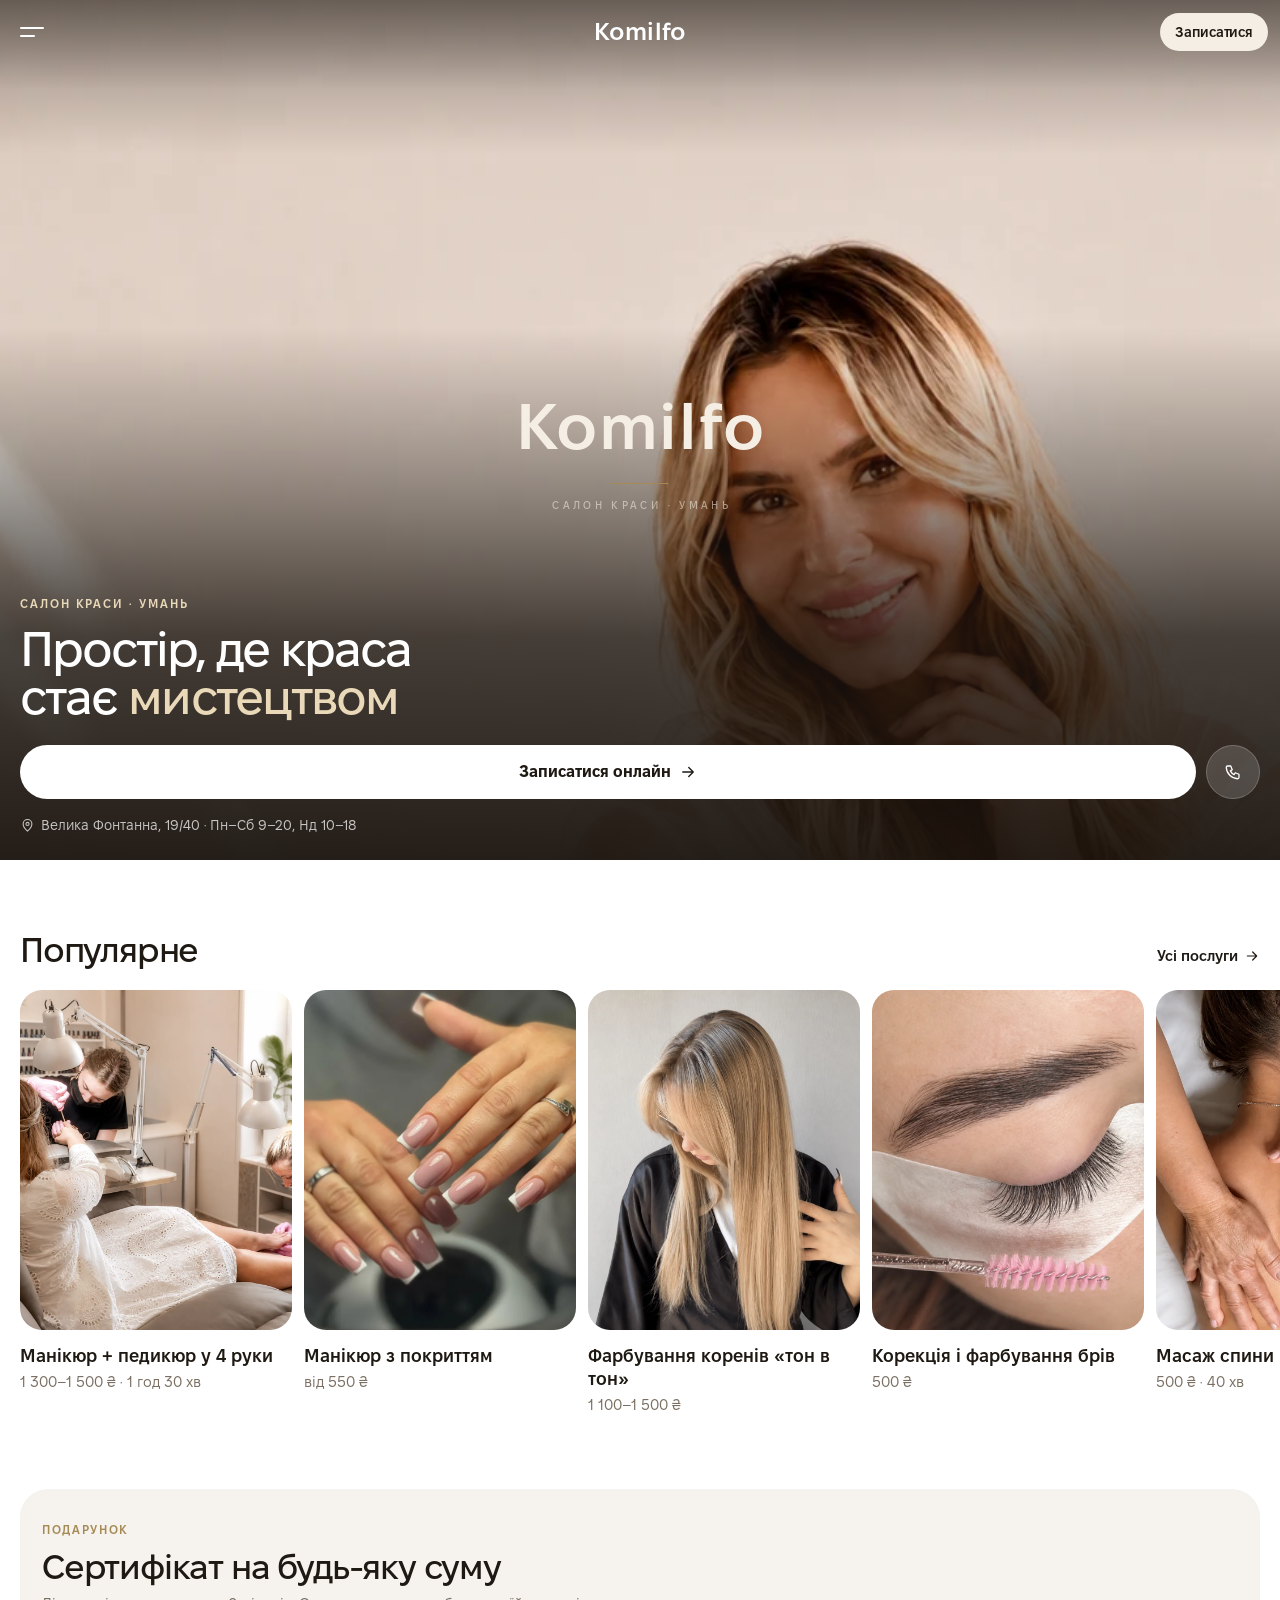
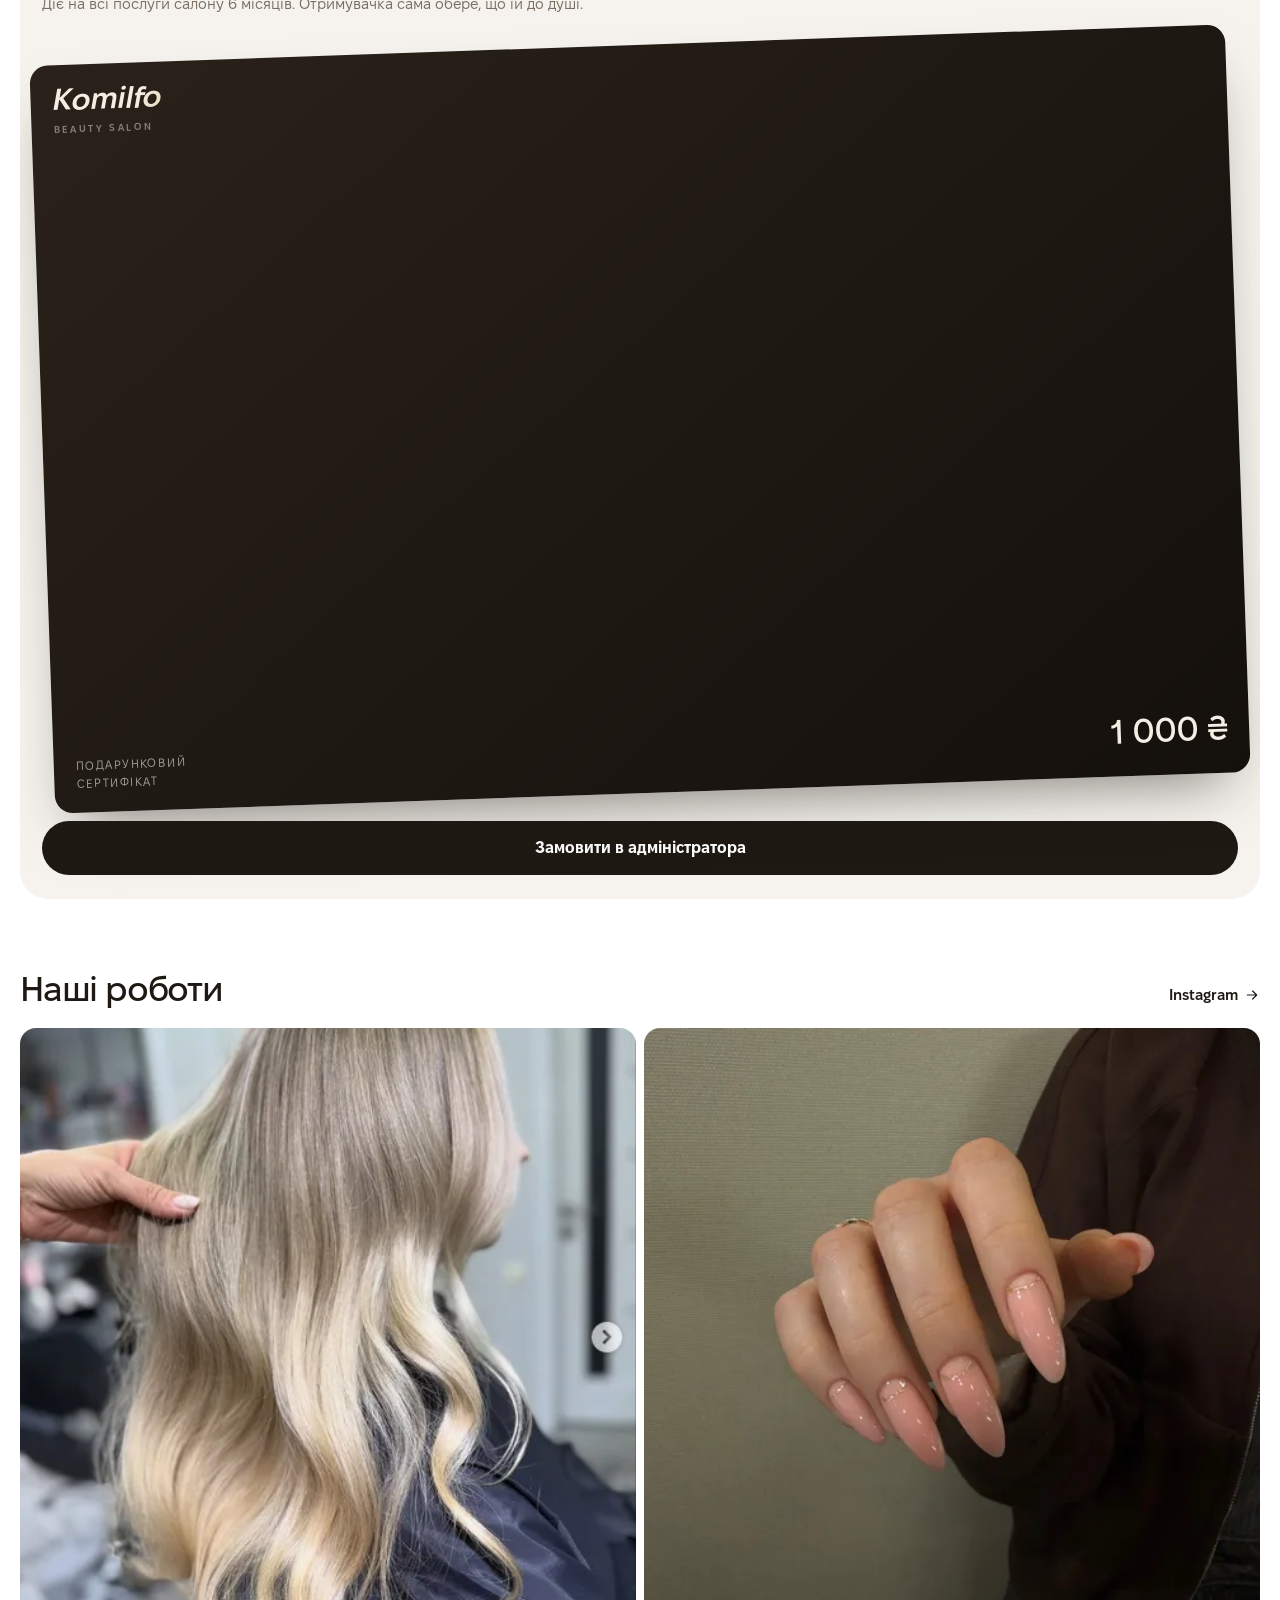
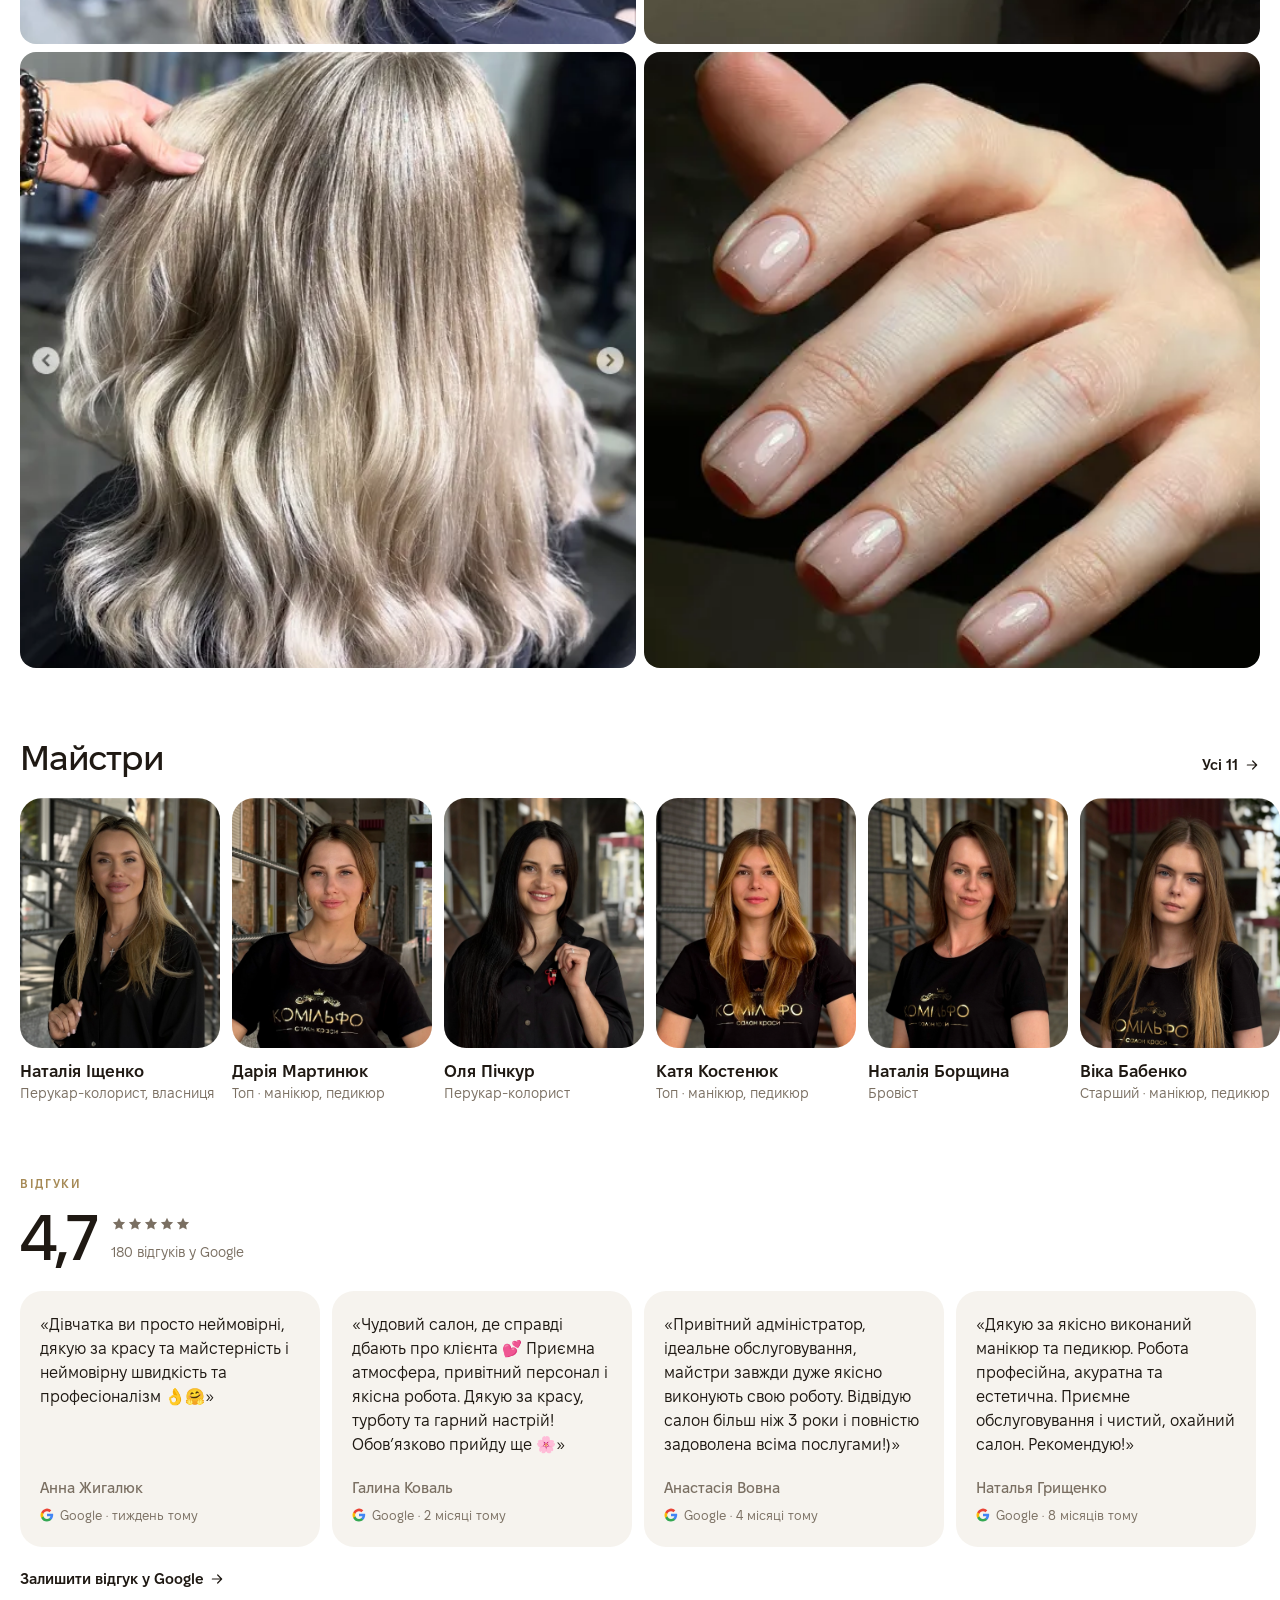
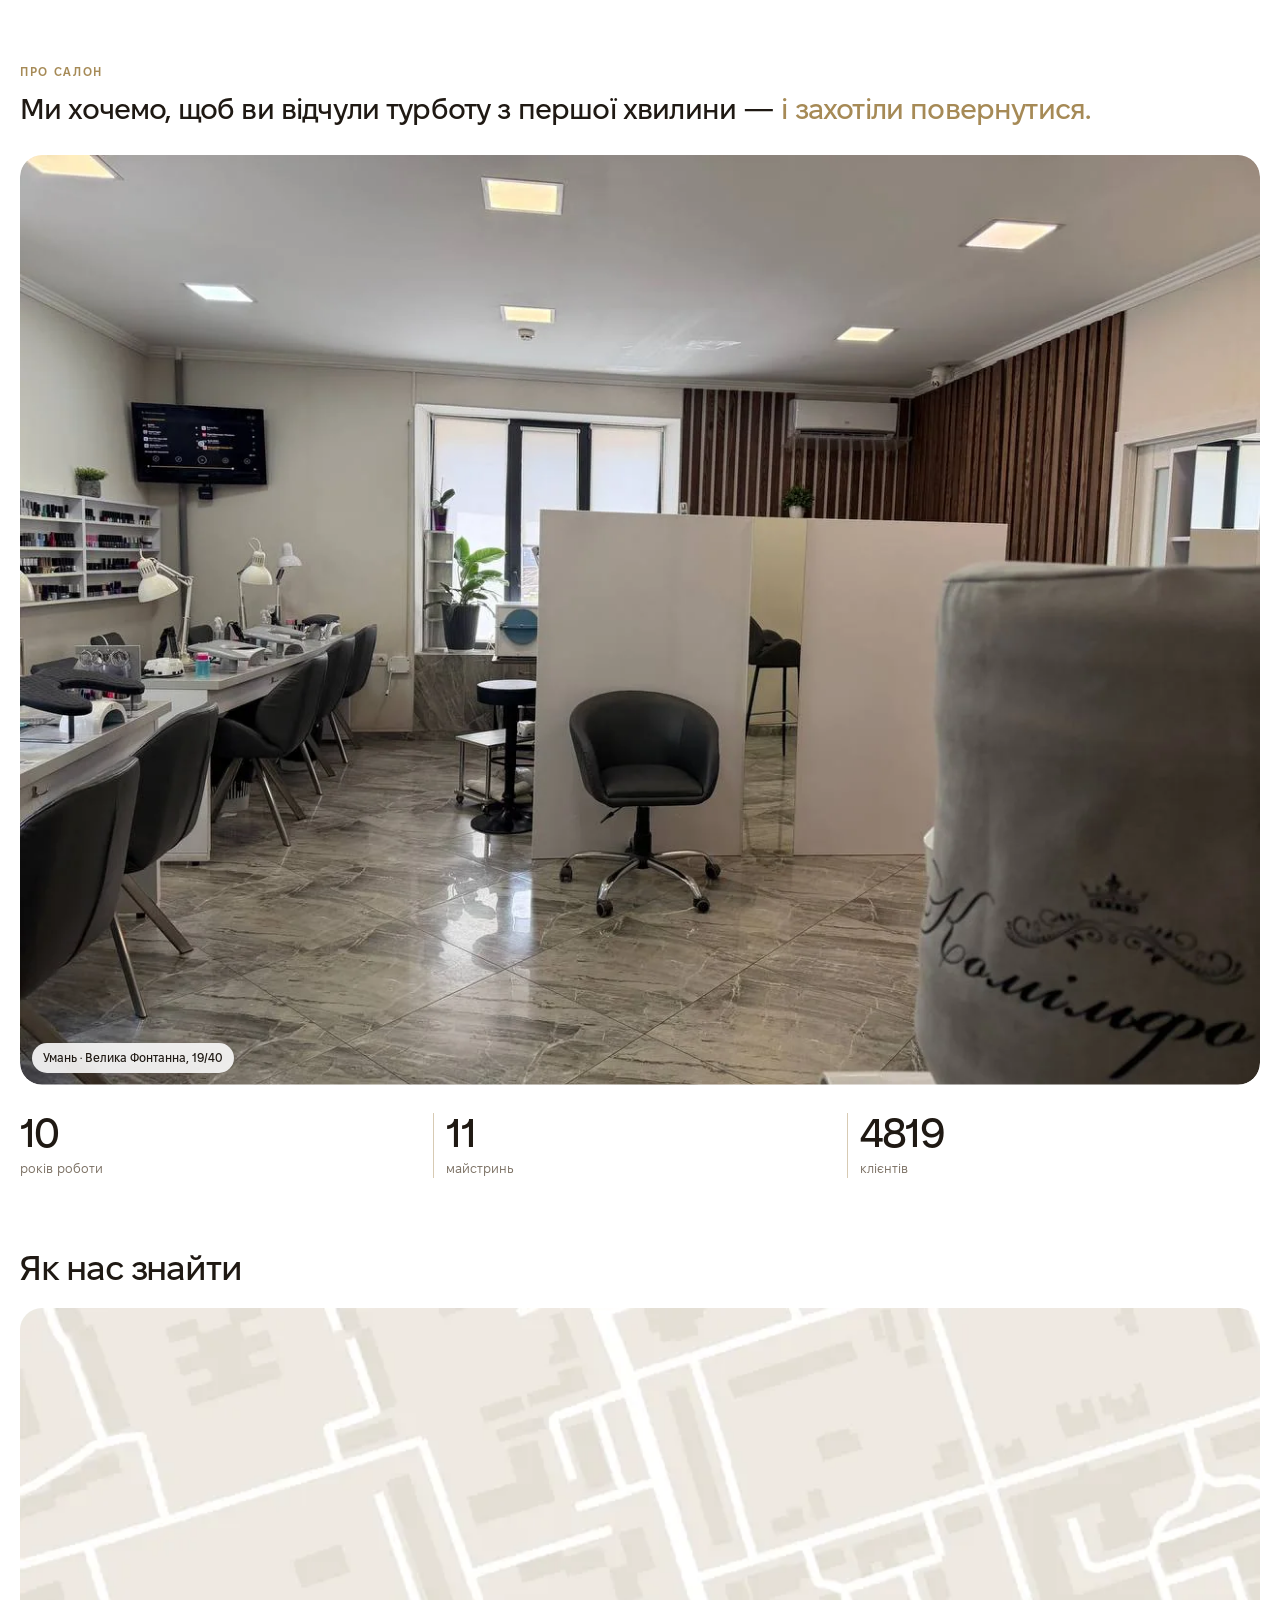
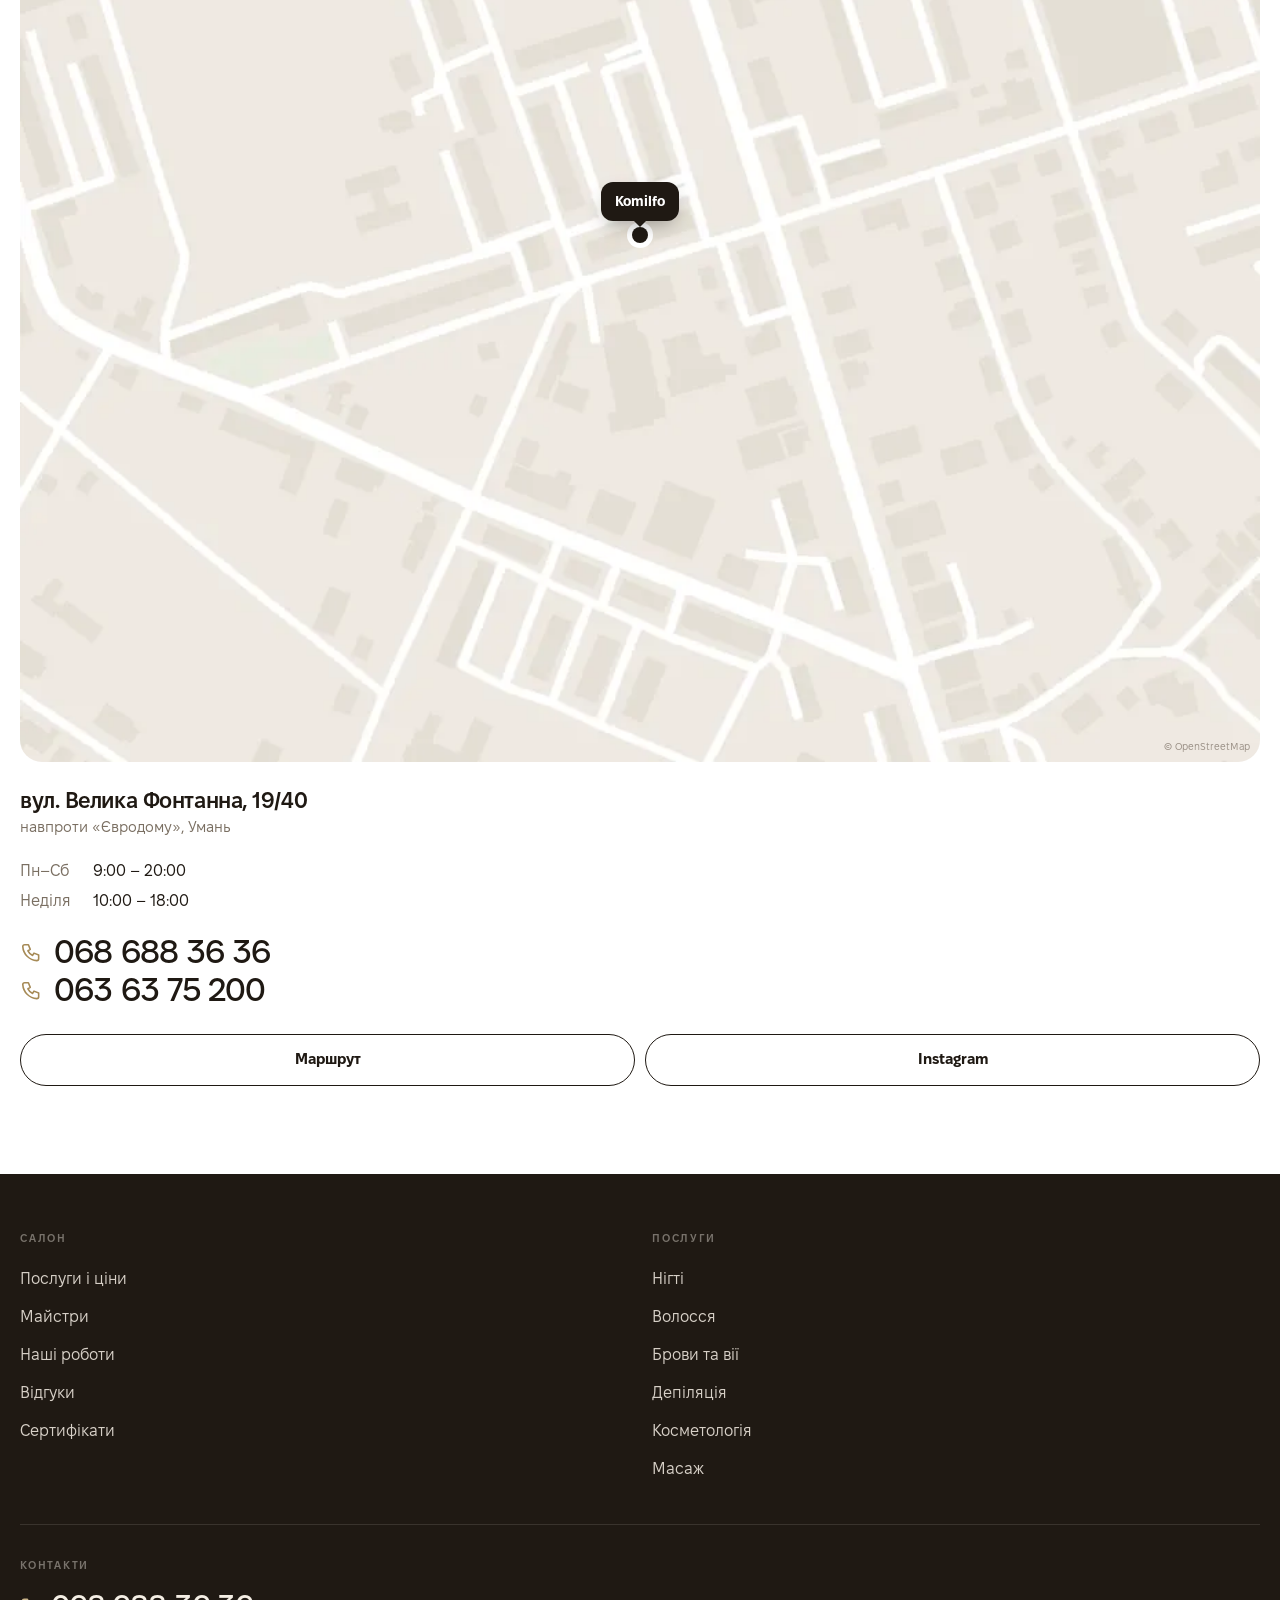
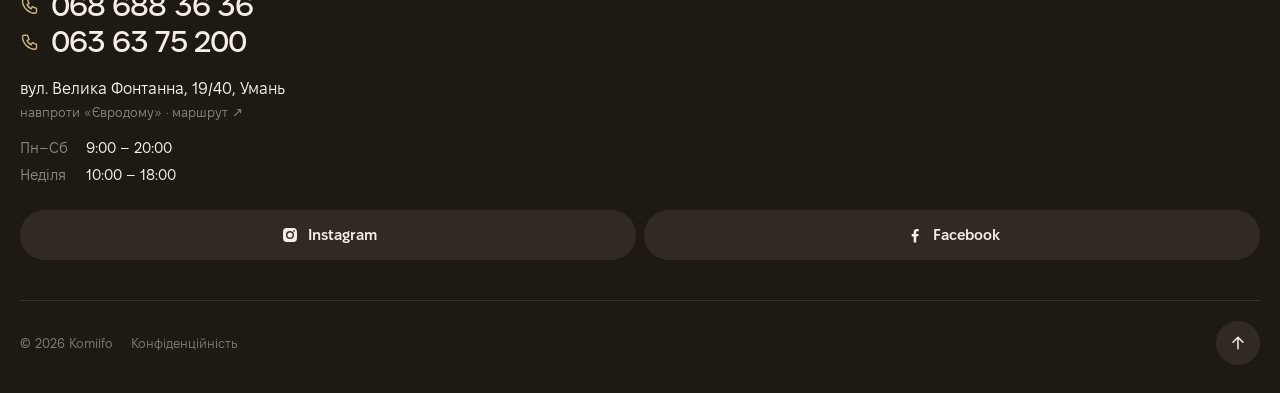
==== commit 42ac2074: "about: 4:3 photo, counters, gold dividers; footer: drop 'Час для себе' cta" ====
--- a/index.html
+++ b/index.html
@@ -205,12 +205,21 @@
 
 /* about */
 .about .big{font-family:FixelD,Fixel,sans-serif;font-weight:500;font-size:28px;line-height:1.2;letter-spacing:-.03em;margin-top:12px;text-wrap:pretty}
-.about .big em{font-style:normal;color:var(--mute)}
-.about .pic{margin:28px var(--pad) 0;border-radius:var(--r);overflow:hidden;aspect-ratio:4/5}
-.about .pic img{width:100%;height:100%;object-fit:cover}
-.facts{display:flex;justify-content:space-between;gap:12px;padding:28px var(--pad) 0}
-.facts b{display:block;font-family:FixelD,Fixel,sans-serif;font-weight:500;font-size:40px;line-height:1;letter-spacing:-.04em}
-.facts small{font-size:13px;color:var(--mute)}
+.about .big em{font-style:normal;color:var(--gold)}
+.about .pic{position:relative;margin:28px var(--pad) 0;border-radius:var(--r);overflow:hidden;aspect-ratio:4/3}
+.about .pic img{width:100%;height:100%;object-fit:cover;display:block}
+.about .ptag{position:absolute;left:12px;bottom:12px;font-size:12px;font-weight:500;color:var(--fg);background:rgba(255,255,255,.88);-webkit-backdrop-filter:blur(8px);backdrop-filter:blur(8px);border-radius:999px;padding:6px 11px;white-space:nowrap}
+.js .about .pic.rv{opacity:1;transform:none;clip-path:inset(10% 6% 10% 6% round var(--r));transition:clip-path 1s var(--ease)}
+.js .about .pic.rv img{transform:scale(1.08);transition:transform 1.2s var(--ease)}
+.js .about .pic.rv .ptag{opacity:0;transform:translateY(6px);transition:opacity .5s .6s var(--ease),transform .5s .6s var(--ease)}
+.js .about .pic.rv.in{clip-path:inset(0 0 0 0 round var(--r))}
+.js .about .pic.rv.in img{transform:none}
+.js .about .pic.rv.in .ptag{opacity:1;transform:none}
+.facts{display:grid;grid-template-columns:repeat(3,1fr);padding:28px var(--pad) 0}
+.facts>div{padding:0 12px;border-left:1px solid rgba(166,138,86,.45)}
+.facts>div:first-child{padding-left:0;border-left:0}
+.facts b{display:block;font-family:FixelD,Fixel,sans-serif;font-weight:500;font-size:40px;line-height:1;letter-spacing:-.04em;white-space:nowrap}
+.facts small{display:block;margin-top:6px;font-size:13px;color:var(--mute)}
 
 /* certificate */
 .cert{margin:0 var(--pad);background:var(--soft);border-radius:28px;padding:32px 22px 24px;overflow:hidden}
@@ -249,6 +258,7 @@
 .fcta h2 i{font-style:normal;color:#E9D9B8}
 .fcta .mcta{margin-top:26px}
 .fcols{display:grid;grid-template-columns:1fr 1fr;gap:24px;margin-top:52px;padding-top:32px;border-top:1px solid rgba(244,238,228,.12)}
+.foot>.fcols:first-child{margin-top:0;padding-top:0;border-top:0}
 .fcol a{display:block;padding:7px 0;font-size:16px;color:rgba(244,238,228,.86);transition:color .2s}
 .fcol a:active{color:#E9D9B8}
 .fcon{margin-top:36px;padding-top:32px;border-top:1px solid rgba(244,238,228,.12)}
@@ -336,8 +346,8 @@
 /* reveal */
 .js .rv{opacity:0;transform:translateY(22px);transition:opacity .8s var(--ease),transform .8s var(--ease)}
 .js .rv.in{opacity:1;transform:none}
-@media (prefers-reduced-motion:reduce){.menu li a,.mchips,.mbot{transform:none!important;opacity:1!important}*,*:before,*:after{animation:none!important;transition:none!important}.js .rv{opacity:1;transform:none}}
-@media (max-width:359px){:root{--pad:16px}h2{font-size:30px}.top h1{font-size:38px}.tel{font-size:28px}.facts b{font-size:34px}.score b{font-size:54px}.phero h1{font-size:36px}}
+@media (prefers-reduced-motion:reduce){.menu li a,.mchips,.mbot{transform:none!important;opacity:1!important}*,*:before,*:after{animation:none!important;transition:none!important}.js .rv{opacity:1;transform:none}.js .about .pic.rv{clip-path:none}.js .about .pic.rv img,.js .about .pic.rv .ptag{transform:none;opacity:1}}
+@media (max-width:359px){:root{--pad:16px}h2{font-size:30px}.top h1{font-size:38px}.tel{font-size:28px}.facts b{font-size:32px}.facts>div{padding:0 8px}.about .ptag{font-size:11px}.score b{font-size:54px}.phero h1{font-size:36px}}
 
 /* header book button */
 .hbook{justify-self:end;position:relative;overflow:hidden;display:flex;align-items:center;height:38px;padding:0 15px;margin-right:4px;border-radius:999px;background:var(--fg);color:var(--ivory);font-size:14px;font-weight:600;letter-spacing:-.01em;transition:background .35s,color .35s,transform .2s;-webkit-tap-highlight-color:transparent}
@@ -473,11 +483,11 @@
 <section class="about" id="about">
   <div class="wrap rv"><p class="over">Про салон</p>
   <p class="big">Ми хочемо, щоб ви відчули турботу з&nbsp;першої хвилини — <em>і&nbsp;захотіли повернутися.</em></p></div>
-  <div class="pic rv"><img src="a/about/salon.webp" alt="Зал салону Komilfo" loading="lazy"></div>
+  <div class="pic rv"><img src="a/about/salon.webp" alt="Зал салону Komilfo" loading="lazy"><span class="ptag">Умань · Велика Фонтанна, 19/40</span></div>
   <div class="facts rv">
-    <div><b>10</b><small>років роботи</small></div>
-    <div><b>11</b><small>майстринь</small></div>
-    <div><b>5000+</b><small>клієнтів</small></div>
+    <div><b data-n="10">10</b><small>років роботи</small></div>
+    <div><b data-n="11">11</b><small>майстринь</small></div>
+    <div><b data-n="5000" data-s="+">5000+</b><small>клієнтів</small></div>
   </div>
 </section>
 <section id="contacts">
@@ -494,10 +504,6 @@
 
 </main>
 <footer class="foot">
-  <div class="fcta rv">
-    <h2>Час для себе —<br><i>за дві хвилини</i></h2>
-    <a class="btn mcta" href="zapis.html"><span>Обрати час</span><svg><use href="#arr"/></svg></a>
-  </div>
   <div class="fcols">
     <div class="fcol"><h4>Салон</h4><a href="poslugy.html">Послуги і ціни</a><a href="majstry.html">Майстри</a><a href="index.html#works">Наші роботи</a><a href="index.html#reviews">Відгуки</a><a href="index.html#cert">Сертифікати</a></div>
     <div class="fcol"><h4>Послуги</h4><a href="poslugy.html#nihti">Нігті</a><a href="poslugy.html#volossia">Волосся</a><a href="poslugy.html#brovy">Брови та вії</a><a href="poslugy.html#depiliatsiia">Депіляція</a><a href="poslugy.html#kosmetolohiia">Косметологія</a><a href="poslugy.html#masazh">Масаж</a></div>
@@ -539,7 +545,12 @@
 if(mo){mo.classList.toggle('on',op);mo.querySelector('span').textContent=op?`Відчинено до ${o2}:00`:`Зачинено · відкриємось о ${(hh>=o2?(wd===6?10:9):o1)}:00`;}
 if(matchMedia('(prefers-reduced-motion: no-preference)').matches){
  const io=new IntersectionObserver(es=>es.forEach(e=>{if(e.isIntersecting){e.target.classList.add('in');io.unobserve(e.target)}}),{threshold:.15});
- d.querySelectorAll('.rv').forEach(el=>io.observe(el));} else d.querySelectorAll('.rv').forEach(el=>el.classList.add('in'));
+ d.querySelectorAll('.rv').forEach(el=>io.observe(el));
+ const fx=d.querySelector('.facts');if(fx){const bs=[...fx.querySelectorAll('b[data-n]')];bs.forEach(b=>b.textContent='0');
+  const fo=new IntersectionObserver(es=>{if(!es[0].isIntersecting)return;fo.disconnect();const t0=performance.now();
+   const f=t=>{const k=Math.min(1,(t-t0)/1100),e=1-Math.pow(1-k,3);bs.forEach(b=>{const n=+b.dataset.n;b.textContent=Math.round(n*e)+(k===1&&b.dataset.s?b.dataset.s:'')});if(k<1)requestAnimationFrame(f)};
+   setTimeout(()=>requestAnimationFrame(f),250)},{threshold:.5});fo.observe(fx)}
+} else d.querySelectorAll('.rv').forEach(el=>el.classList.add('in'));
 addEventListener('load',()=>{if(location.hash.length<2)scrollTo(0,0);else if(location.hash.length>1){const t=d.getElementById(location.hash.slice(1));if(t)t.scrollIntoView({behavior:'instant'})}});
 })();
 </script>
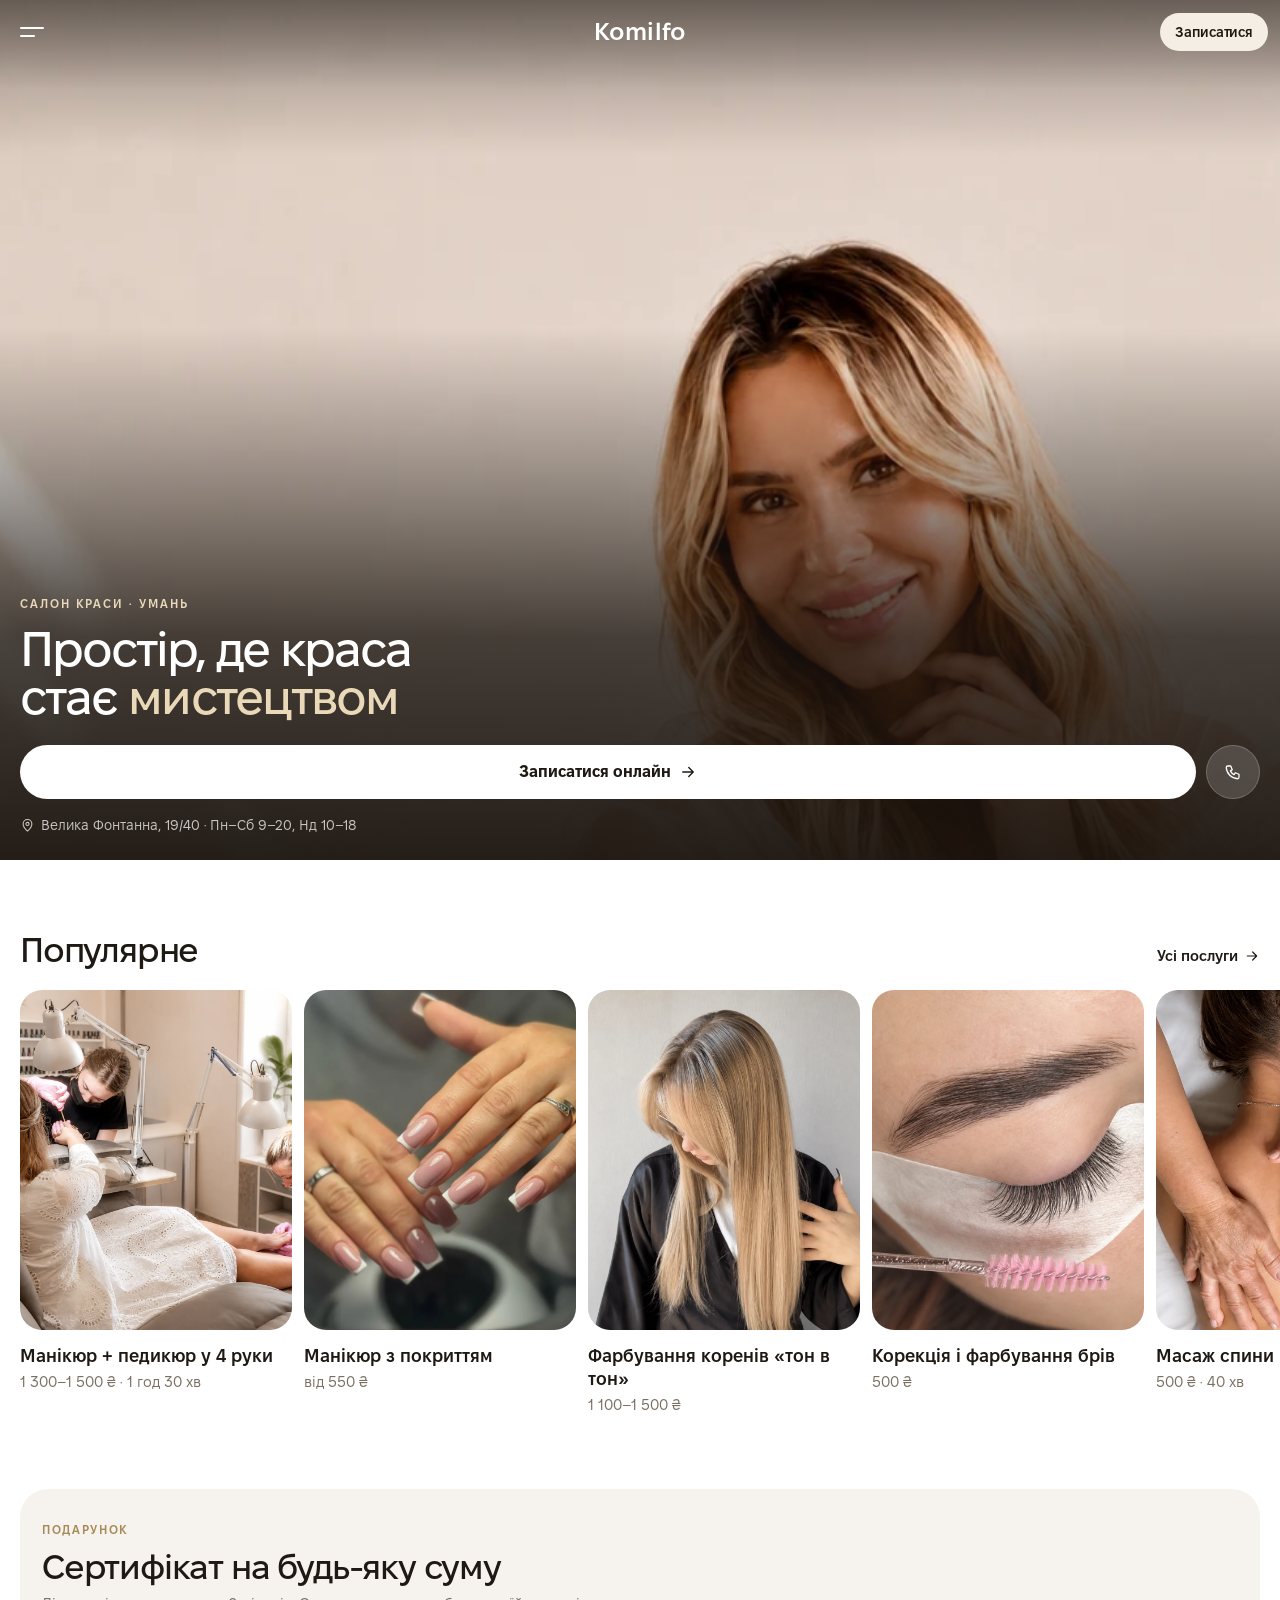
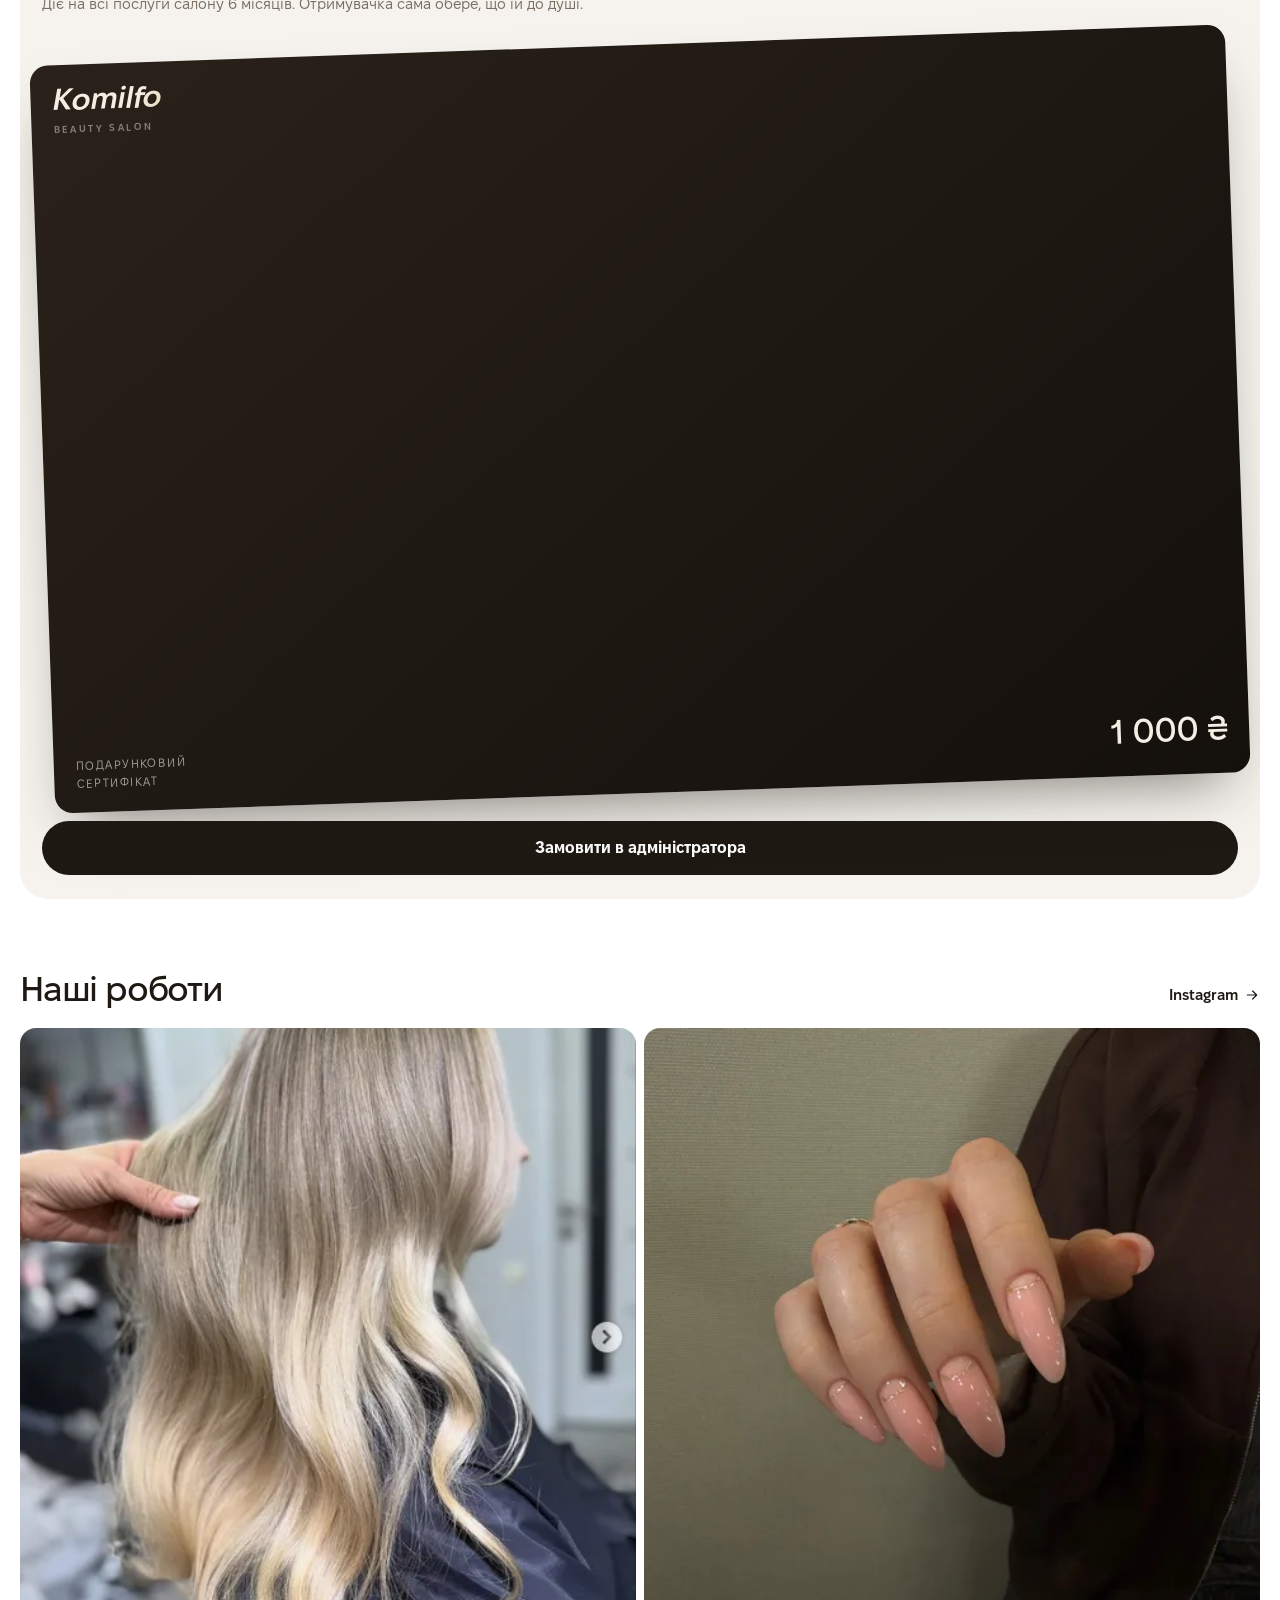
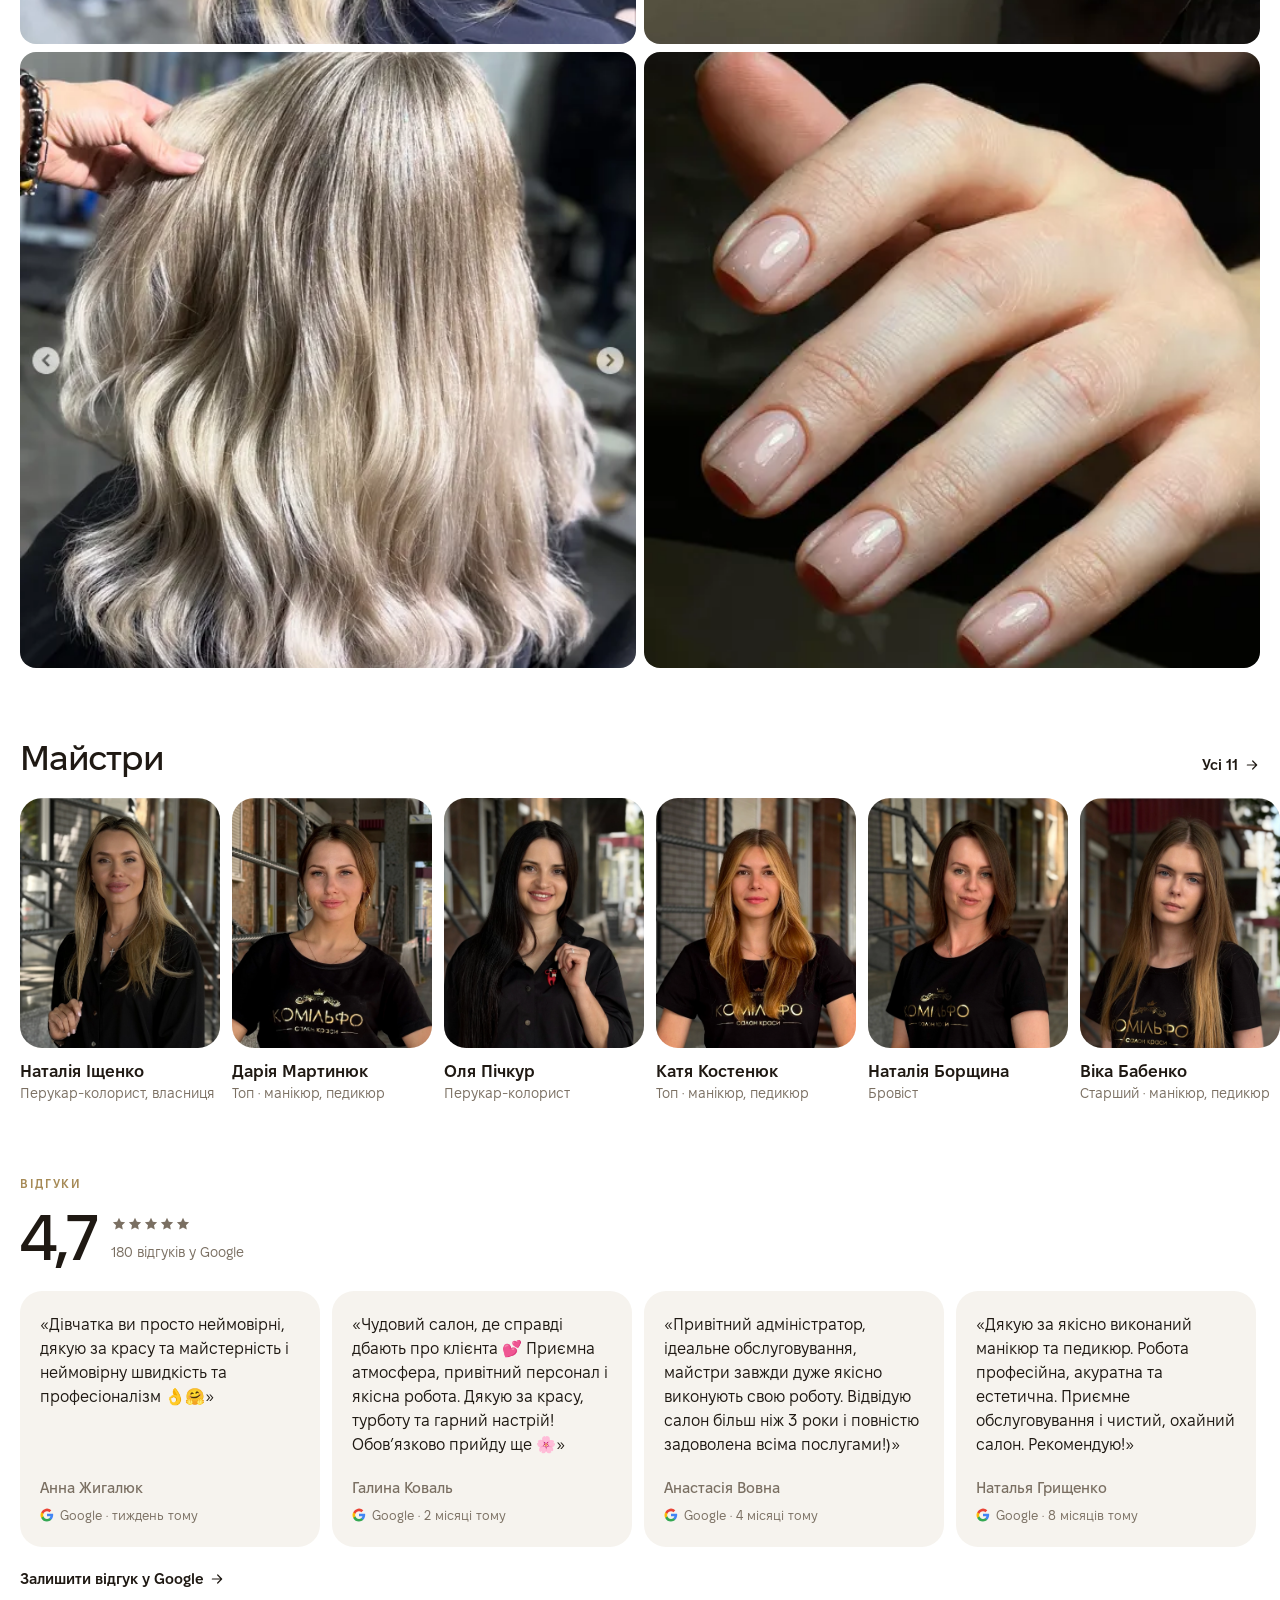
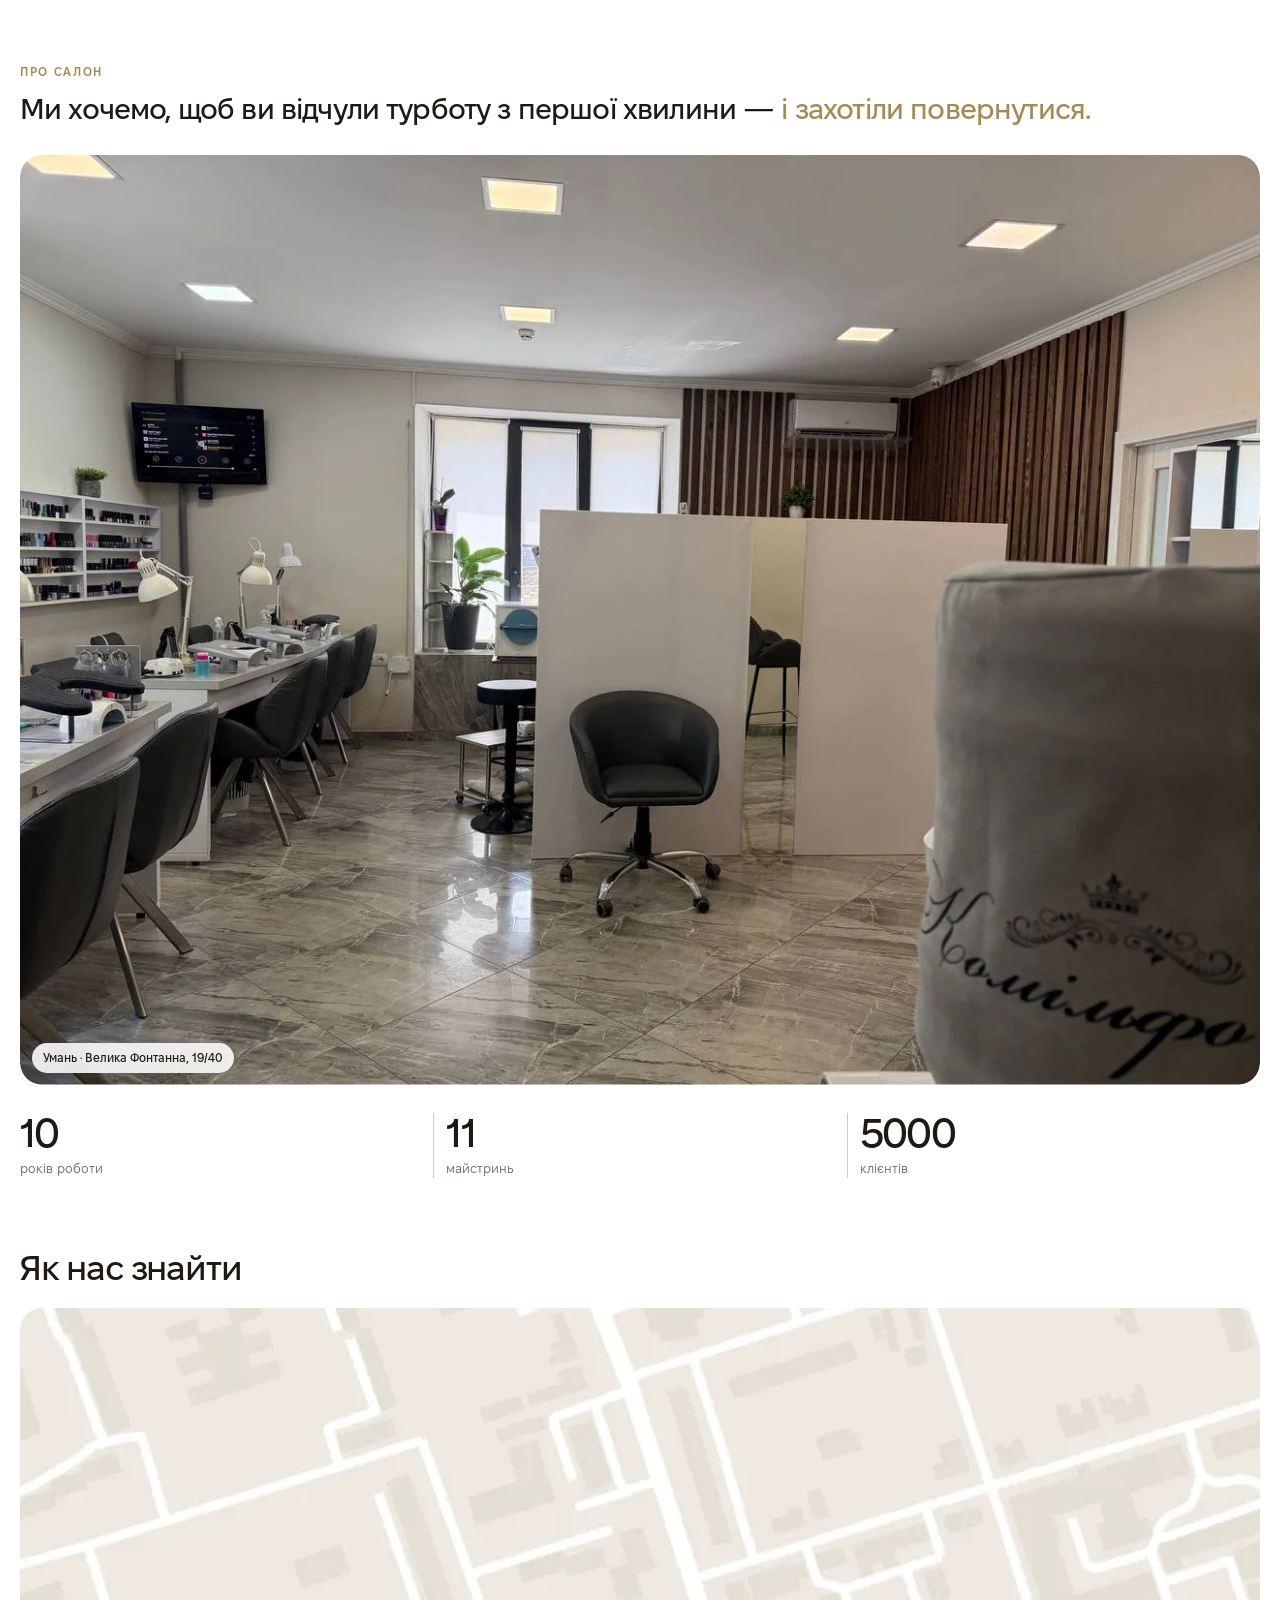
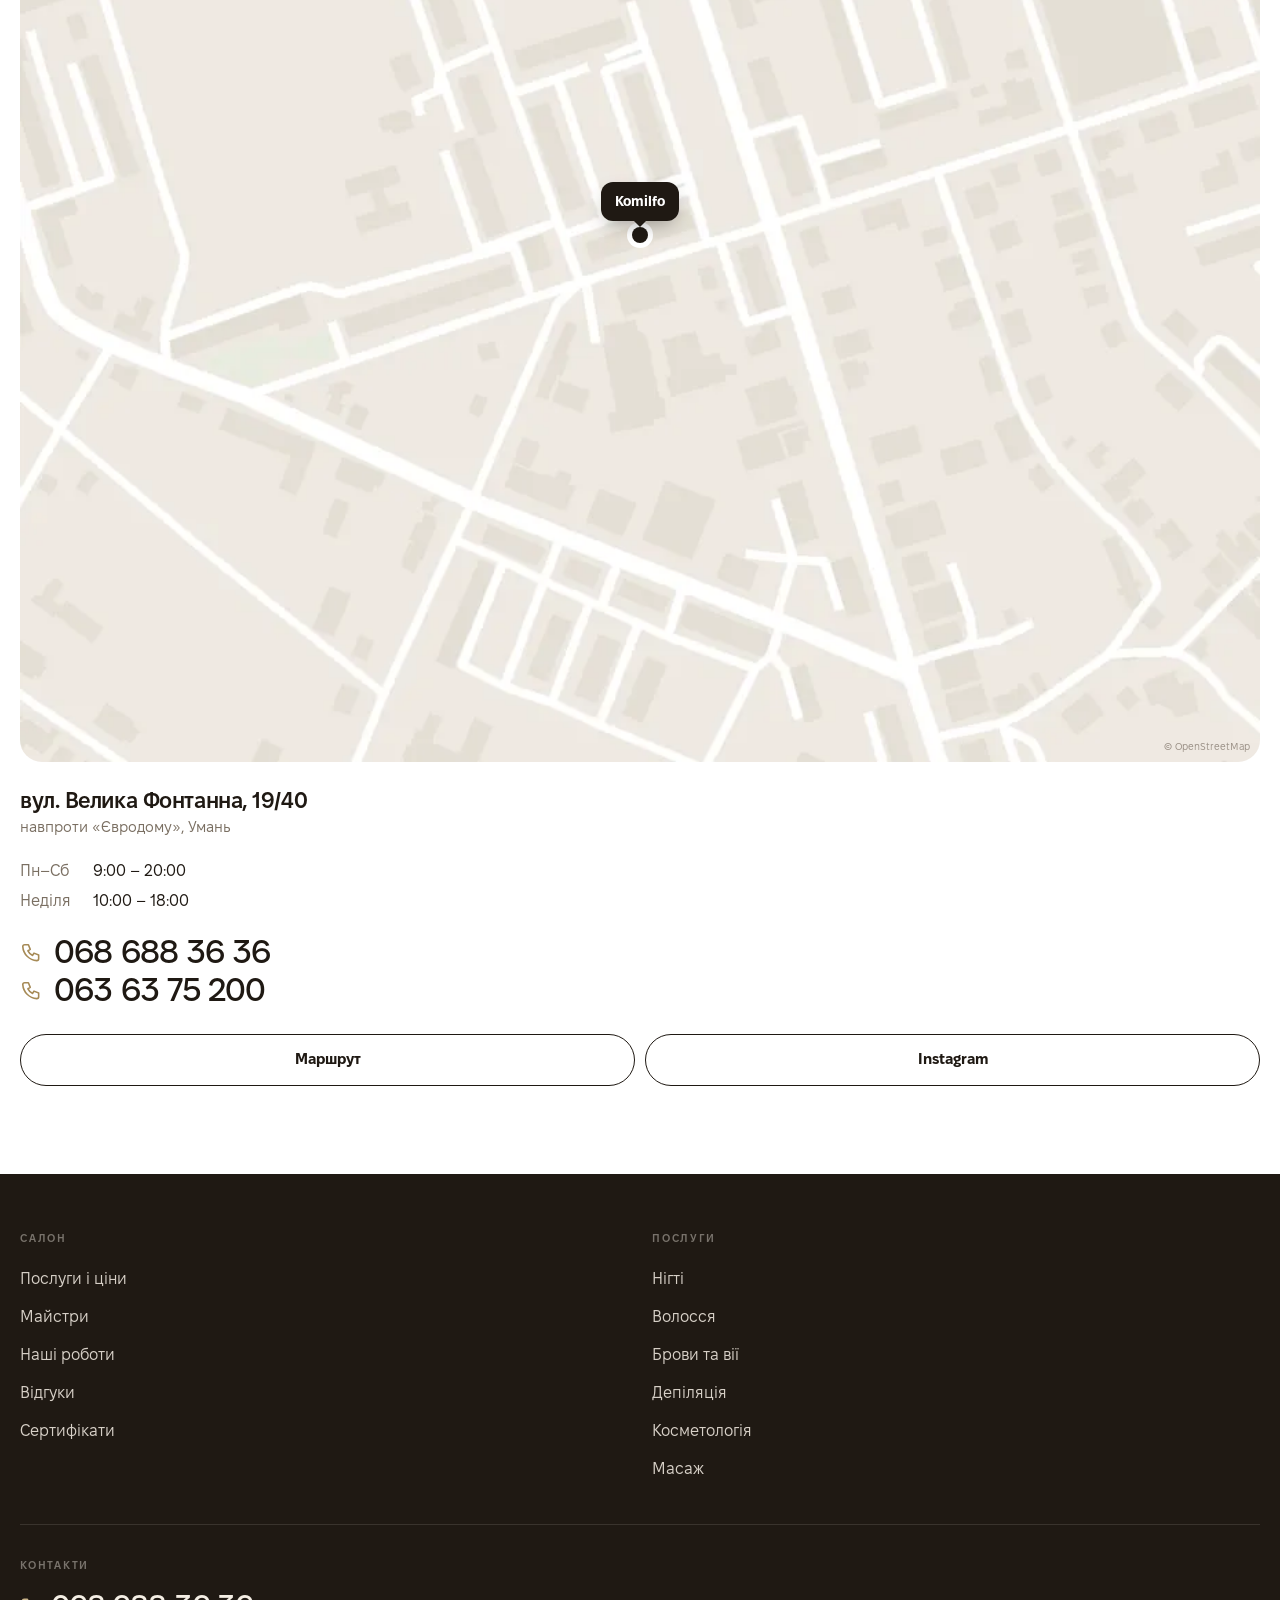
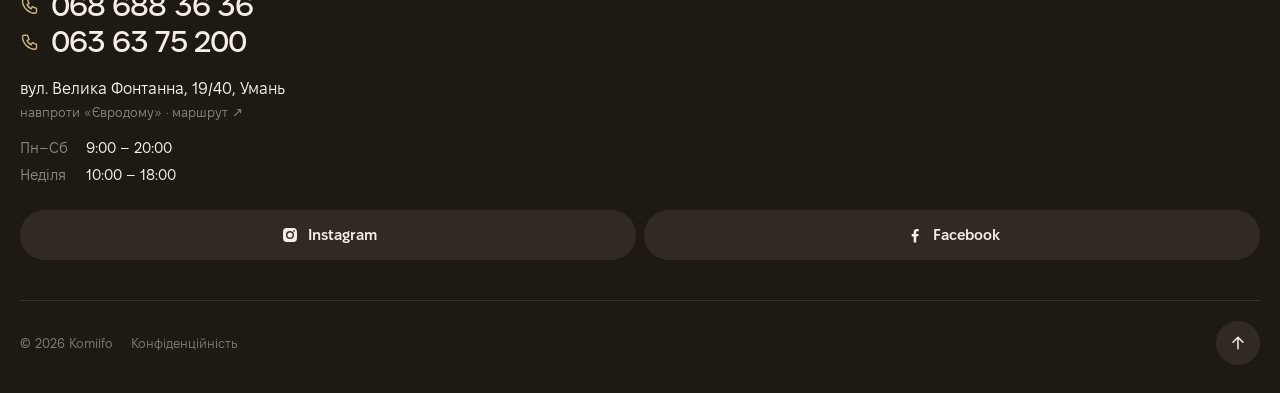
==== commit d6a33088: "loader v3: works flip in arch -> arch opens into hero" ====
--- a/index.html
+++ b/index.html
@@ -10,7 +10,7 @@
 if('scrollRestoration' in history)history.scrollRestoration='manual';
 let nt='navigate';try{nt=performance.getEntriesByType('navigation')[0].type}catch(e){}
 let seen=false;try{seen=sessionStorage.getItem('kf-in')==='1'}catch(e){}
-if((nt==='reload'||!seen)&&!matchMedia('(prefers-reduced-motion: reduce)').matches)h.classList.add('ld');
+if((nt==='reload'||!seen)&&!matchMedia('(prefers-reduced-motion: reduce)').matches){h.classList.add('ld');h.style.background='#1F1913'}
 if(nt==='reload'&&location.hash)history.replaceState(null,'',location.pathname+location.search);
 })()</script>
 <style>@font-face{font-family:Fixel;src:url(a/f/FixelText-Regular.woff2) format("woff2");font-weight:400;font-display:swap}
@@ -361,37 +361,44 @@
 
 @media (max-width:340px){.card .row span{font-size:10px}.cert .btn{font-size:14px;padding:0 16px}}
 
-/* page loader v2: whole-word mask reveal + one gold shine + arch frame + arch-portal exit */
+/* page loader v3: works flip inside an arch → arch opens into the hero (seamless) */
 .ldr{display:none}
-.ld .ldr{display:grid;place-items:center;position:fixed;inset:0;z-index:100;color:var(--ivory)}
-.ld .ldr:before{content:"";position:absolute;inset:0;background:var(--dark);clip-path:polygon(evenodd,0 0,100% 0,100% 100%,0 100%,0 0,50% 50%,50% 50%,50% 50%,50% 50%,50% 50%,50% 50%,50% 50%,50% 50%,50% 50%,50% 50%,50% 50%,50% 50%,50% 50%,50% 50%,50% 50%,50% 50%,50% 50%,50% 50%,50% 50%,50% 50%,50% 50%,50% 50%,50% 50%,50% 50%,50% 50%,50% 50%,50% 50%,50% 50%,50% 50%,50% 50%,50% 50%,50% 50%,50% 50%,50% 50%,50% 50%,50% 50%,50% 50%,50% 50%,50% 50%,50% 50%,50% 50%,50% 50%,50% 50%,50% 50%,50% 50%,50% 50%,50% 50%,50% 50%,50% 50%,50% 50%,50% 50%,50% 50%,50% 50%,50% 50%,50% 50%,50% 50%,50% 50%,50% 50%,50% 50%,50% 50%,50% 50%,50% 50%,50% 50%,50% 50%);transition:clip-path .72s cubic-bezier(.7,0,.2,1) .05s;will-change:clip-path}
-.ld:not(.ld-out) body{overflow:hidden}
-.lda{position:absolute;left:calc(50% - min(38vw,155px));top:calc(50% - min(38vw,155px));width:min(76vw,310px);height:auto;overflow:visible;fill:none;stroke:var(--gold);stroke-width:.75;-webkit-mask:linear-gradient(#000 55%,transparent 98%);mask:linear-gradient(#000 55%,transparent 98%)}
-.lda path{stroke-dasharray:1 1;stroke-dashoffset:1;animation:ldDraw 1.15s cubic-bezier(.65,0,.35,1) .1s forwards}
-@keyframes ldDraw{to{stroke-dashoffset:0}}
-.ldc{position:relative;display:flex;flex-direction:column;align-items:center;text-align:center}
-.ldw{font-family:FixelD,Fixel,sans-serif;font-weight:600;font-style:normal;font-synthesis:none;font-size:clamp(44px,15vw,64px);line-height:1.15;padding:.06em .12em;letter-spacing:.12em;color:var(--ivory);background:linear-gradient(105deg,var(--ivory) 40%,#E6C88E 46.5%,#FFF7E8 50%,#E6C88E 53.5%,var(--ivory) 60%) 100% 0/300% 100% no-repeat;-webkit-background-clip:text;background-clip:text;-webkit-text-fill-color:transparent;-webkit-mask:linear-gradient(90deg,#000 45%,transparent 55%) 100% 0/240% 100% no-repeat;mask:linear-gradient(90deg,#000 45%,transparent 55%) 100% 0/240% 100% no-repeat;transform:translate(.05em,7px);animation:ldRev .95s cubic-bezier(.22,1,.36,1) .15s forwards,ldTrack 1.1s cubic-bezier(.22,1,.36,1) .15s forwards,ldShine .9s cubic-bezier(.45,.05,.25,1) .6s forwards}
-@keyframes ldRev{to{-webkit-mask-position:0 0;mask-position:0 0}}
-@keyframes ldTrack{to{letter-spacing:.02em;transform:translate(.01em,0)}}
-@keyframes ldShine{to{background-position:0 0}}
-.ldl{width:56px;height:1px;margin:16px 0 0;background:var(--gold);transform:scaleX(0);animation:ldBar .7s cubic-bezier(.65,0,.35,1) .5s forwards}
-@keyframes ldBar{to{transform:none}}
-.lds{margin:14px 0 0;font-size:10.5px;font-weight:500;letter-spacing:.5em;padding-left:.32em;text-transform:uppercase;color:rgba(244,238,228,.55);opacity:0;animation:ldSub .8s cubic-bezier(.22,1,.36,1) .7s forwards}
-@keyframes ldSub{to{opacity:1;letter-spacing:.32em}}
+.ld .ldr{display:block;position:fixed;inset:0;z-index:100;background:var(--dark);color:var(--ivory);overflow:hidden}
+.ld:not(.ld-end) body{overflow:hidden}
+.lbx{position:absolute;left:0;top:0;width:100%;height:clamp(600px,100svh,860px);--aw:min(54vw,230px);--ah:calc(var(--aw)*1.38);--ay:calc(50% - var(--ah)/2 - 22px)}
+.lgw{position:absolute;inset:0;overflow:hidden;clip-path:inset(calc(var(--ay) + var(--ah)) calc(50% - var(--aw)/2) calc(100% - var(--ay) - var(--ah)) calc(50% - var(--aw)/2) round calc(var(--aw)/2) calc(var(--aw)/2) 0 0);will-change:clip-path}
+.lgh{position:absolute;inset:0}
+.lgh img{position:absolute;inset:0;width:100%;height:100%;object-fit:cover;object-position:100% 0%;transform:scale(1.24);transform-origin:100% 0%}
+.lgh:after{content:"";position:absolute;inset:0;opacity:0;background:linear-gradient(to top,rgba(24,18,13,.94) 0%,rgba(24,18,13,.78) 26%,rgba(24,18,13,.34) 46%,rgba(24,18,13,0) 62%),linear-gradient(to bottom,rgba(24,18,13,.38),rgba(24,18,13,0) 18%)}
+.lga{position:absolute;left:calc(50% - var(--aw)/2);top:var(--ay);width:var(--aw);height:var(--ah);background:var(--dark)}
+.lga img{position:absolute;inset:0;width:100%;height:100%;object-fit:cover;opacity:0;transform:scale(1.14)}
+.lga img.on{opacity:1;transform:scale(1);transition:transform .7s var(--ease)}
+.lh .lga{opacity:0;transition:opacity .22s}
+.lk{position:absolute;left:0;right:0;top:calc(var(--ay) - 34px);text-align:center;font-size:10.5px;font-weight:500;letter-spacing:.42em;padding-left:.42em;text-transform:uppercase;color:rgba(244,238,228,.55);opacity:0;transform:translateY(8px)}
+.lcap{position:absolute;left:calc(50% - var(--aw)/2);width:var(--aw);top:calc(var(--ay) + var(--ah) + 22px);display:flex;justify-content:space-between;align-items:baseline;opacity:0;transform:translateY(8px)}
+.lcap:before{content:"";position:absolute;left:0;right:0;top:-11px;height:1px;background:rgba(244,238,228,.14)}
+.lcap:after{content:"";position:absolute;left:0;right:0;top:-11px;height:1px;background:#C9A96E;transform-origin:0 50%;transform:scaleX(var(--p,0))}
+.lnm{font-family:FixelD,Fixel,sans-serif;font-weight:600;font-size:21px;line-height:1;letter-spacing:.04em}
+.lcnt{font-size:12px;font-weight:500;letter-spacing:.14em;font-variant-numeric:tabular-nums;color:#E9D9B8}
+.ld-go .lgw{clip-path:inset(var(--ay) calc(50% - var(--aw)/2) calc(100% - var(--ay) - var(--ah)) calc(50% - var(--aw)/2) round calc(var(--aw)/2) calc(var(--aw)/2) 0 0);transition:clip-path .85s cubic-bezier(.65,0,.35,1)}
+.ld-go .lk,.ld-go .lcap{opacity:1;transform:none;transition:opacity .6s .25s var(--ease),transform .8s .25s var(--ease)}
 .ld-out .ldr{pointer-events:none}
-.ld-out .ldr:before{clip-path:polygon(evenodd,0 0,100% 0,100% 100%,0 100%,0 0,calc(50% - 64vmax) calc(50% + 57.6vmax),calc(50% - 64vmax) 50%,calc(50% - 63.91vmax) calc(50% - 3.35vmax),calc(50% - 63.65vmax) calc(50% - 6.69vmax),calc(50% - 63.21vmax) calc(50% - 10.01vmax),calc(50% - 62.6vmax) calc(50% - 13.31vmax),calc(50% - 61.82vmax) calc(50% - 16.56vmax),calc(50% - 60.87vmax) calc(50% - 19.78vmax),calc(50% - 59.75vmax) calc(50% - 22.94vmax),calc(50% - 58.47vmax) calc(50% - 26.03vmax),calc(50% - 57.02vmax) calc(50% - 29.06vmax),calc(50% - 55.43vmax) calc(50% - 32vmax),calc(50% - 53.67vmax) calc(50% - 34.86vmax),calc(50% - 51.78vmax) calc(50% - 37.62vmax),calc(50% - 49.74vmax) calc(50% - 40.28vmax),calc(50% - 47.56vmax) calc(50% - 42.82vmax),calc(50% - 45.25vmax) calc(50% - 45.25vmax),calc(50% - 42.82vmax) calc(50% - 47.56vmax),calc(50% - 40.28vmax) calc(50% - 49.74vmax),calc(50% - 37.62vmax) calc(50% - 51.78vmax),calc(50% - 34.86vmax) calc(50% - 53.67vmax),calc(50% - 32vmax) calc(50% - 55.43vmax),calc(50% - 29.06vmax) calc(50% - 57.02vmax),calc(50% - 26.03vmax) calc(50% - 58.47vmax),calc(50% - 22.94vmax) calc(50% - 59.75vmax),calc(50% - 19.78vmax) calc(50% - 60.87vmax),calc(50% - 16.56vmax) calc(50% - 61.82vmax),calc(50% - 13.31vmax) calc(50% - 62.6vmax),calc(50% - 10.01vmax) calc(50% - 63.21vmax),calc(50% - 6.69vmax) calc(50% - 63.65vmax),calc(50% - 3.35vmax) calc(50% - 63.91vmax),50% calc(50% - 64vmax),calc(50% + 3.35vmax) calc(50% - 63.91vmax),calc(50% + 6.69vmax) calc(50% - 63.65vmax),calc(50% + 10.01vmax) calc(50% - 63.21vmax),calc(50% + 13.31vmax) calc(50% - 62.6vmax),calc(50% + 16.56vmax) calc(50% - 61.82vmax),calc(50% + 19.78vmax) calc(50% - 60.87vmax),calc(50% + 22.94vmax) calc(50% - 59.75vmax),calc(50% + 26.03vmax) calc(50% - 58.47vmax),calc(50% + 29.06vmax) calc(50% - 57.02vmax),calc(50% + 32vmax) calc(50% - 55.43vmax),calc(50% + 34.86vmax) calc(50% - 53.67vmax),calc(50% + 37.62vmax) calc(50% - 51.78vmax),calc(50% + 40.28vmax) calc(50% - 49.74vmax),calc(50% + 42.82vmax) calc(50% - 47.56vmax),calc(50% + 45.25vmax) calc(50% - 45.25vmax),calc(50% + 47.56vmax) calc(50% - 42.82vmax),calc(50% + 49.74vmax) calc(50% - 40.28vmax),calc(50% + 51.78vmax) calc(50% - 37.62vmax),calc(50% + 53.67vmax) calc(50% - 34.86vmax),calc(50% + 55.43vmax) calc(50% - 32vmax),calc(50% + 57.02vmax) calc(50% - 29.06vmax),calc(50% + 58.47vmax) calc(50% - 26.03vmax),calc(50% + 59.75vmax) calc(50% - 22.94vmax),calc(50% + 60.87vmax) calc(50% - 19.78vmax),calc(50% + 61.82vmax) calc(50% - 16.56vmax),calc(50% + 62.6vmax) calc(50% - 13.31vmax),calc(50% + 63.21vmax) calc(50% - 10.01vmax),calc(50% + 63.65vmax) calc(50% - 6.69vmax),calc(50% + 63.91vmax) calc(50% - 3.35vmax),calc(50% + 64vmax) 50%,calc(50% + 64vmax) calc(50% + 57.6vmax),calc(50% - 64vmax) calc(50% + 57.6vmax))}
-.ld-out .ldc{opacity:0;transform:translateY(-16px);transition:opacity .3s cubic-bezier(.4,0,1,1),transform .6s cubic-bezier(.32,.72,0,1)}
-.ld-out .lda{opacity:0;transform:scale(1.06);transition:opacity .35s cubic-bezier(.4,0,1,1),transform .7s cubic-bezier(.32,.72,0,1)}
-@media (prefers-reduced-motion:reduce){.ldw,.ldl,.lds,.lda path{animation:none}.ldw{-webkit-mask:none;mask:none;transform:none;letter-spacing:.02em;background:none;-webkit-text-fill-color:currentColor}.ldl{transform:none}.lds{opacity:1;letter-spacing:.32em}.lda path{stroke-dashoffset:0}.ld .ldr{transition:opacity .25s cubic-bezier(.22,1,.36,1)}.ld .ldr:before,.ld-out .ldc,.ld-out .lda{transition:none}.ld-out .ldr{opacity:0}.ld-out .ldr:before{clip-path:none}.ld-out .ldc,.ld-out .lda{opacity:1;transform:none}}
+.ld-out .lgw{clip-path:inset(0 0 0 0 round 0 0 0 0);transition:clip-path 1s cubic-bezier(.76,0,.24,1)}
+.ld-out .lgh img{transform:scale(1.1);transition:transform 1.1s cubic-bezier(.76,0,.24,1)}
+.ld-out .lgh:after{opacity:1;transition:opacity .7s .3s}
+.ld-out .lk,.ld-out .lcap{opacity:0;transform:translateY(-10px);transition:opacity .3s,transform .5s var(--ease)}
+.ld-nh.ld-out .ldr{opacity:0;transition:opacity .5s .45s}
+.ld-end .ldr{opacity:0;transition:opacity .35s}
 /* hero entrance after loader */
+.ld .hero .txt>*,.ldd .hero .txt>*{animation:none}
 .ld:not(.ld-out) .phero img{animation-play-state:paused}
 .ld .hero .txt>*,.ld .hdr{opacity:0;transform:translateY(18px)}
-.ld-out .hero .txt>*,.ld-out .hdr{opacity:1;transform:none;transition:opacity .6s cubic-bezier(.22,1,.36,1) .18s,transform .8s cubic-bezier(.22,1,.36,1) .18s}
-.ld-out .hero .txt>*:nth-child(2){transition-delay:.24s}.ld-out .hero .txt>*:nth-child(3){transition-delay:.3s}.ld-out .hero .txt>*:nth-child(4){transition-delay:.36s}
+.ld-end .hero .txt>*,.ld-end .hdr{opacity:1;transform:none;transition:opacity .6s cubic-bezier(.22,1,.36,1),transform .8s cubic-bezier(.22,1,.36,1)}
+.ld-end .hero .txt>*:nth-child(2){transition-delay:.07s}.ld-end .hero .txt>*:nth-child(3){transition-delay:.14s}.ld-end .hero .txt>*:nth-child(4){transition-delay:.21s}
 </style>
 </head>
 <body class="p-over">
-<div class="ldr" aria-hidden="true"><svg class="lda" viewBox="0 0 200 190"><path pathLength="1" d="M100 1A99 99 0 0 0 1 100V189"/><path pathLength="1" d="M100 1A99 99 0 0 1 199 100V189"/></svg><div class="ldc"><div class="ldw">Komilfo</div><i class="ldl"></i><p class="lds">салон краси · Умань</p></div></div>
+<div class="ldr" aria-hidden="true"><div class="lbx"><div class="lgw"><div class="lgh"><img src="a/hero/hero-mobile.webp" alt=""></div><div class="lga"><img src="a/gallery/g1.webp" alt="" class="on"><img src="a/gallery/g2.webp" alt=""><img src="a/gallery/g3.webp" alt=""><img src="a/gallery/g9.webp" alt=""><img src="a/gallery/g7.webp" alt=""><img src="a/gallery/g5.webp" alt=""></div></div><p class="lk">салон краси · Умань</p><div class="lcap"><span class="lnm">Komilfo</span><span class="lcnt">000</span></div></div></div>
 <svg width="0" height="0" style="position:absolute" aria-hidden="true">
 <symbol id="arr" viewBox="0 0 24 24" fill="none" stroke="currentColor" stroke-width="1.8" stroke-linecap="round" stroke-linejoin="round"><path d="M5 12h14M13 6l6 6-6 6"/></symbol>
 <symbol id="back" viewBox="0 0 24 24" fill="none" stroke="currentColor" stroke-width="1.8" stroke-linecap="round" stroke-linejoin="round"><path d="M15 6l-6 6 6 6"/></symbol>
@@ -535,10 +542,17 @@
 /* reload → top; loader */
 if(!location.hash)scrollTo(0,0);
 const R=d.documentElement;
-if(R.classList.contains('ld')){const t0=performance.now();let done=false;
- const out=()=>{if(done)return;done=true;scrollTo(0,0);R.classList.add('ld-out');try{sessionStorage.setItem('kf-in','1')}catch(e){}setTimeout(()=>R.classList.remove('ld','ld-out'),1250)};
- const go=()=>setTimeout(out,Math.max(0,1500-(performance.now()-t0)));
- if(d.readyState==='complete')go();else addEventListener('load',go);setTimeout(out,3500);}
+if(R.classList.contains('ld')){let done=false;const L=d.querySelector('.ldr'),A=L.querySelector('.lga'),ims=[...A.querySelectorAll('img')],cn=L.querySelector('.lcnt'),cp=L.querySelector('.lcap'),hasH=!!d.querySelector('[data-hero]');
+ if(!hasH)R.classList.add('ld-nh');
+ const fin=()=>{R.classList.add('ld-end');try{sessionStorage.setItem('kf-in','1')}catch(e){}setTimeout(()=>{R.classList.remove('ld','ld-go','ld-out','ld-end','ld-nh','lh');R.classList.add('ldd');R.style.background=''},900)};
+ const run=()=>{if(done)return;done=true;scrollTo(0,0);R.classList.add('ld-go');
+  const F=160,S=320,n=ims.length,T=S+F*n,t0=performance.now();
+  ims.forEach((im,i)=>setTimeout(()=>{ims.forEach(x=>x.classList.remove('on'));im.classList.add('on')},S+F*i));
+  const tick=t=>{const k=Math.min(1,(t-t0)/T),e=1-Math.pow(1-k,2);cn.textContent=String(Math.round(e*100)).padStart(3,'0');cp.style.setProperty('--p',e);if(k<1)requestAnimationFrame(tick)};requestAnimationFrame(tick);
+  setTimeout(()=>{if(hasH)R.classList.add('lh');setTimeout(()=>{R.classList.add('ld-out');setTimeout(fin,hasH?950:900)},hasH?140:60)},T)};
+ const srcs=[...ims.map(i=>i.src),hasH?L.querySelector('.lgh img').src:null].filter(Boolean);let left=srcs.length;
+ const one=()=>{if(--left<=0)run()};srcs.forEach(u=>{const im=new Image();im.onload=im.onerror=one;im.src=u;if(im.decode)im.decode().catch(()=>{})});
+ setTimeout(run,1500);setTimeout(()=>{if(!R.classList.contains('ld-end')&&R.classList.contains('ld'))fin()},5000);}
 /* open now? Kyiv time */
 const k=new Date(new Date().toLocaleString('en-US',{timeZone:'Europe/Kyiv'})),hh=k.getHours()+k.getMinutes()/60,wd=k.getDay();
 const [o1,o2]=wd===0?[10,18]:[9,20],op=hh>=o1&&hh<o2,mo=d.querySelector('.mopen');
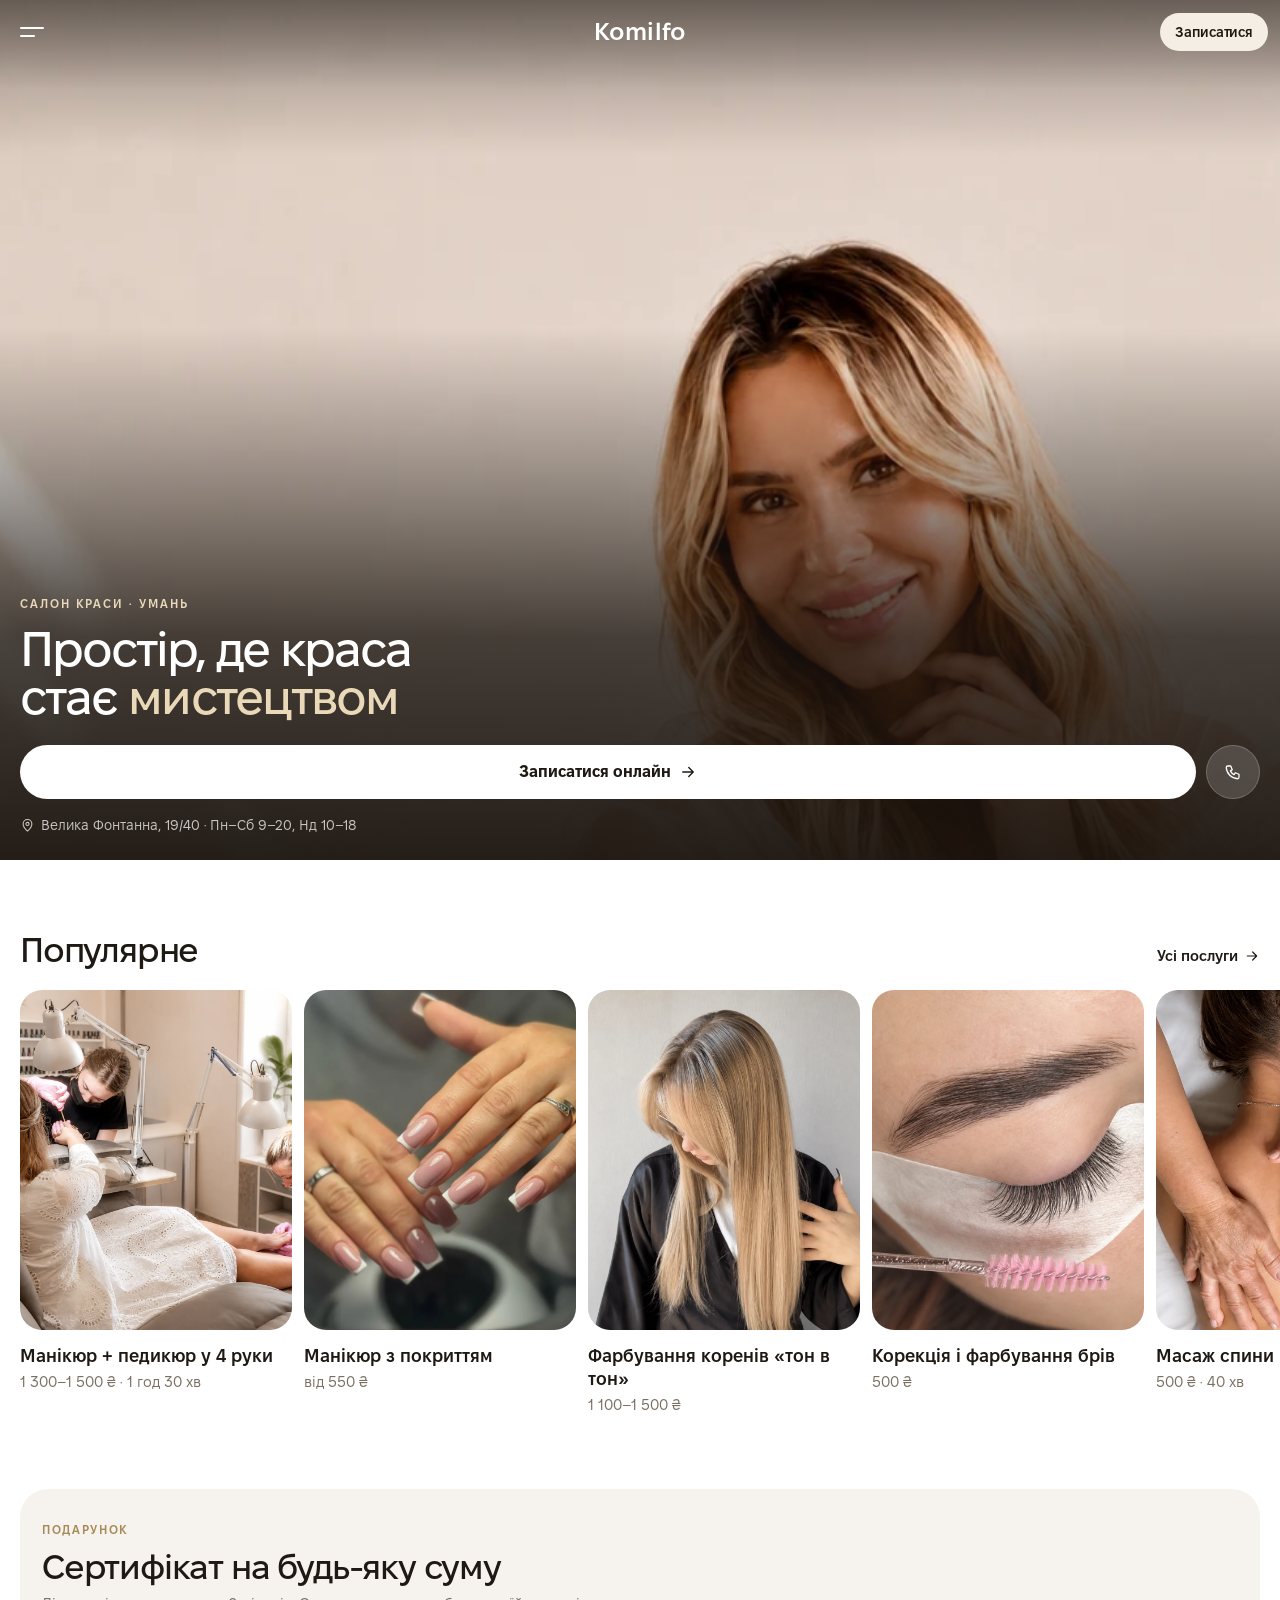
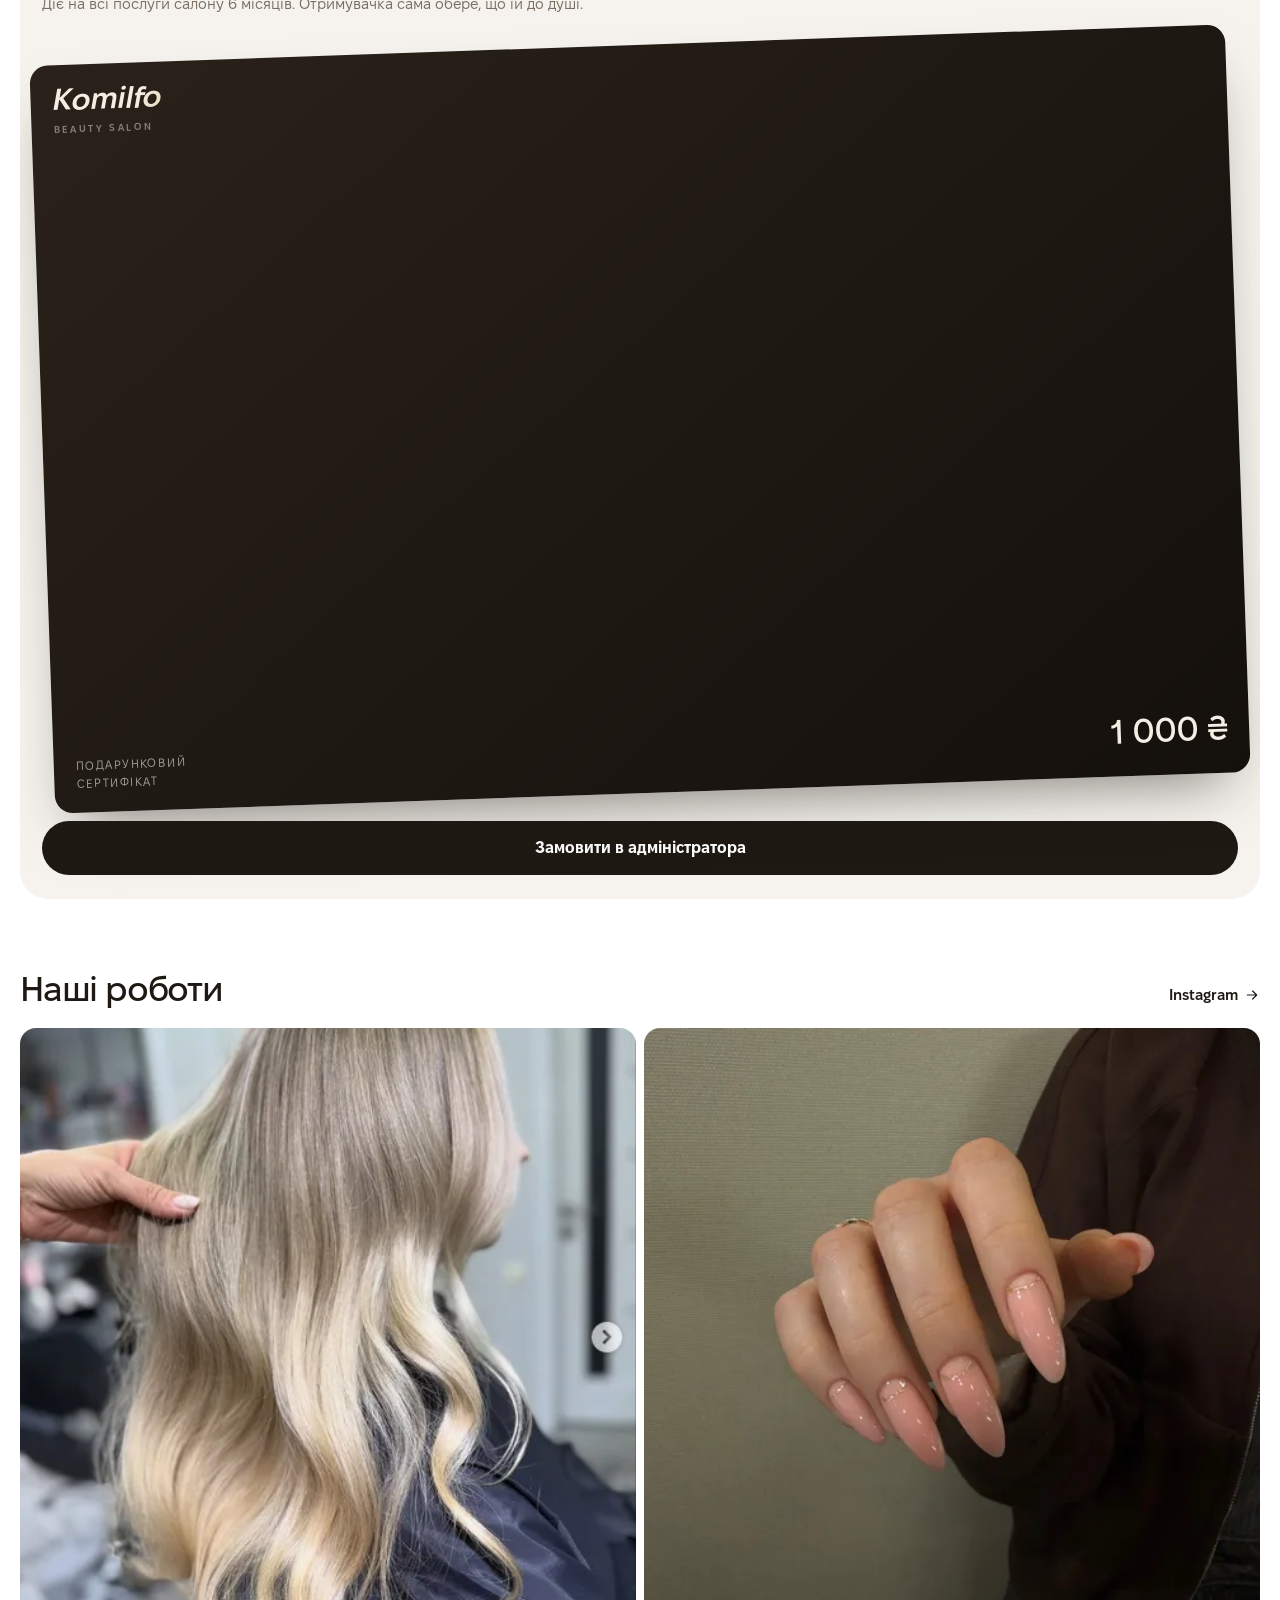
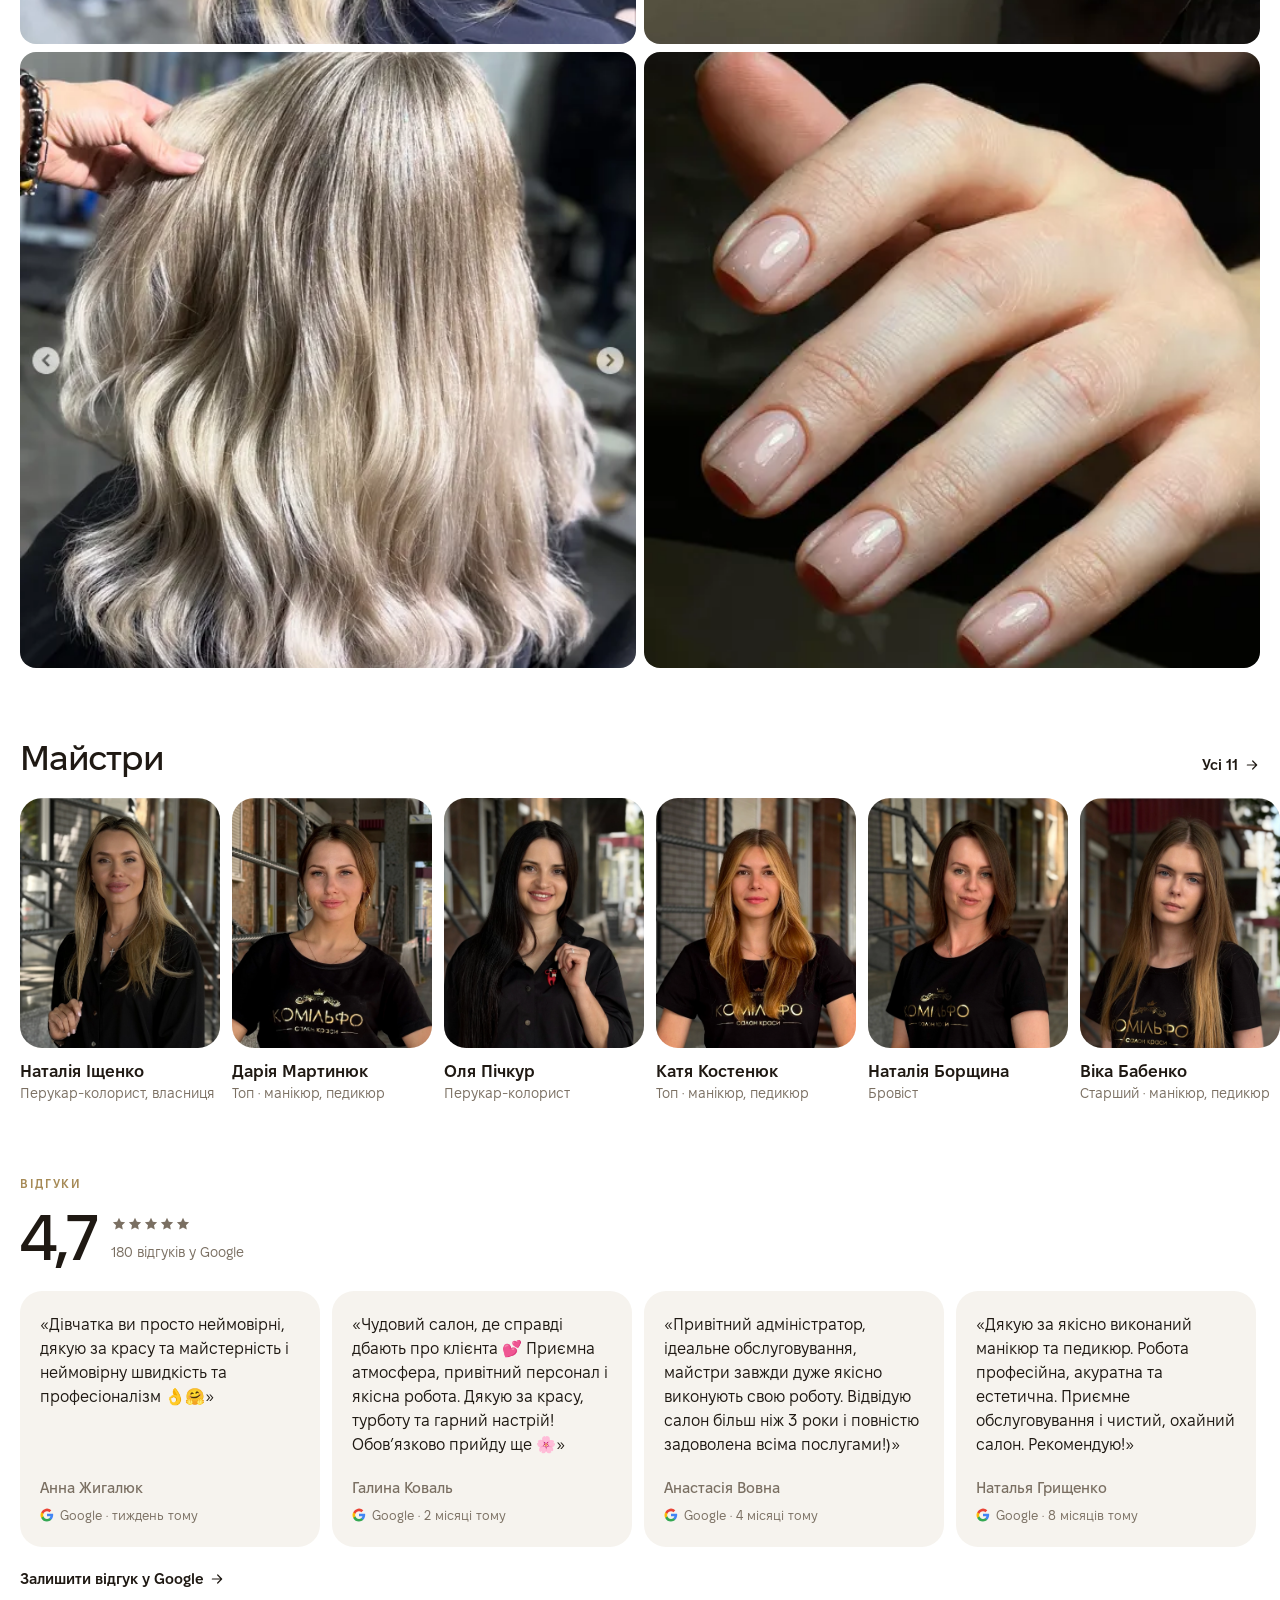
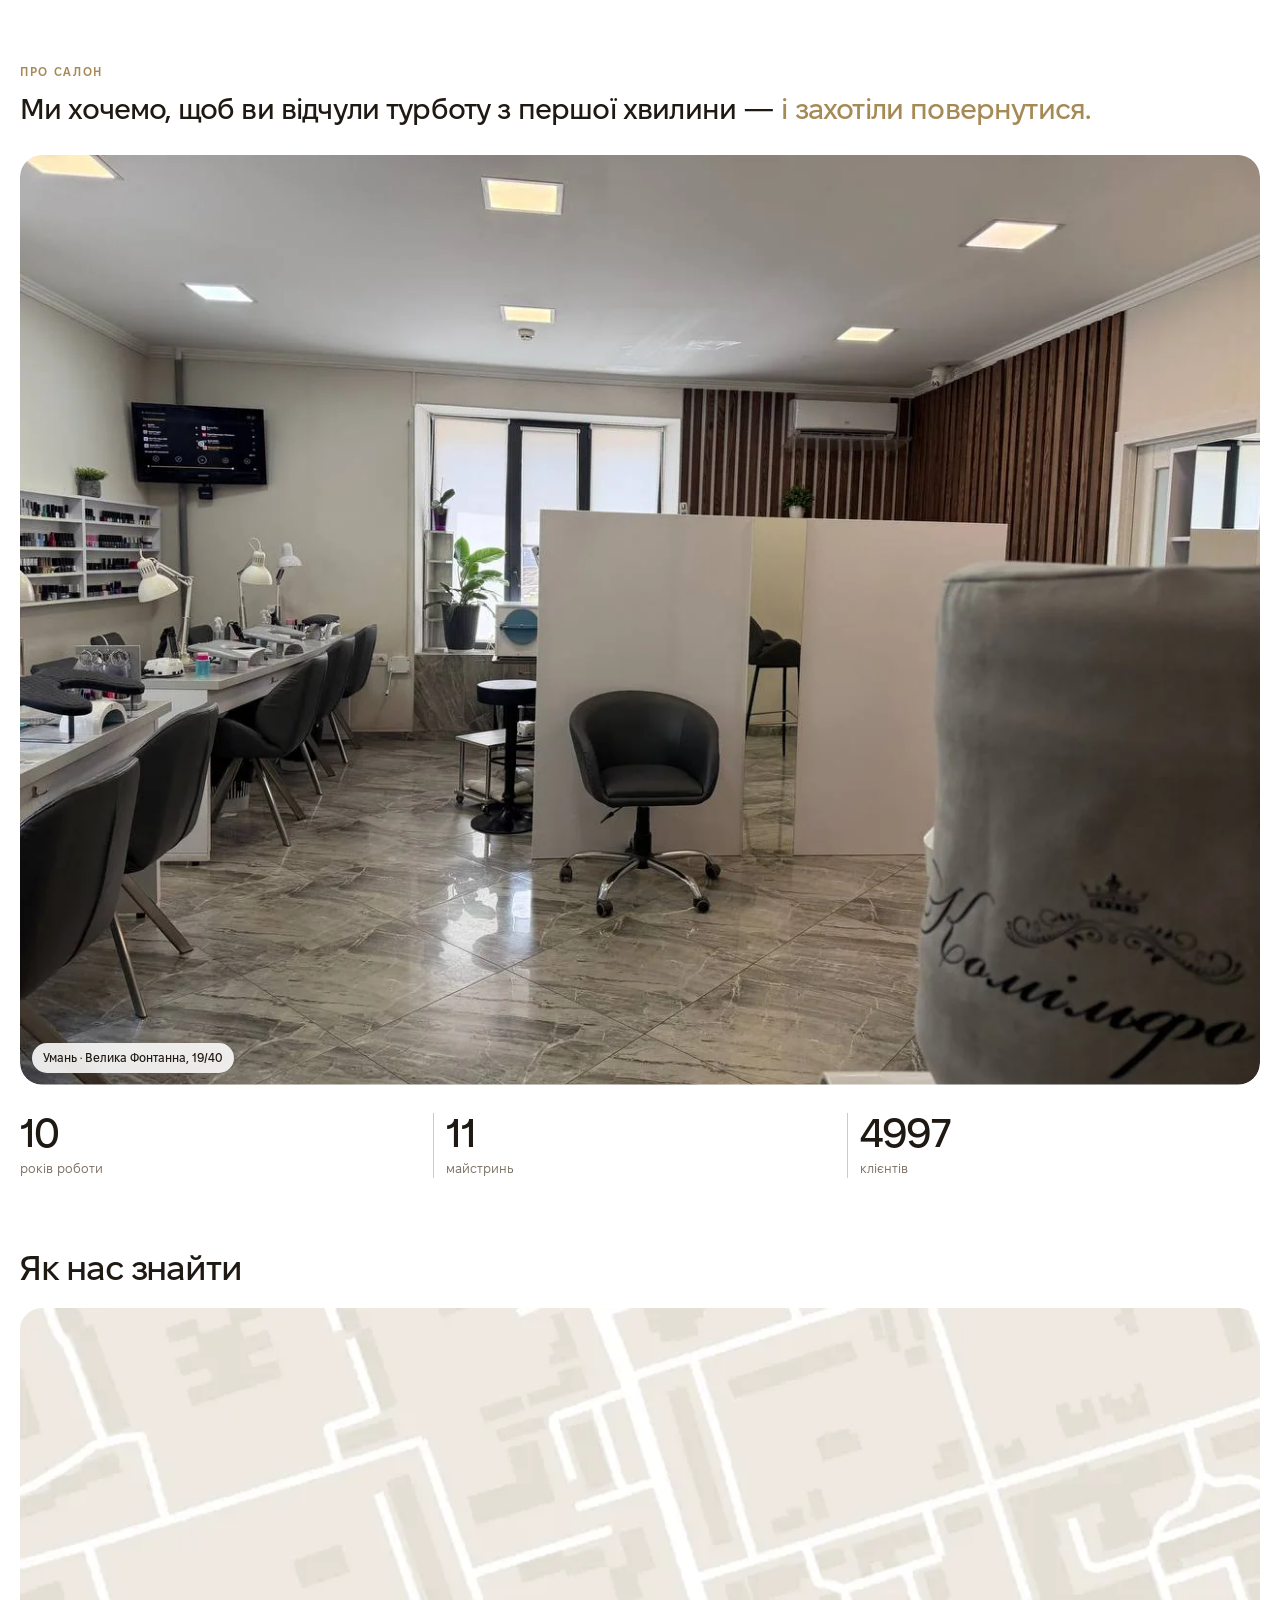
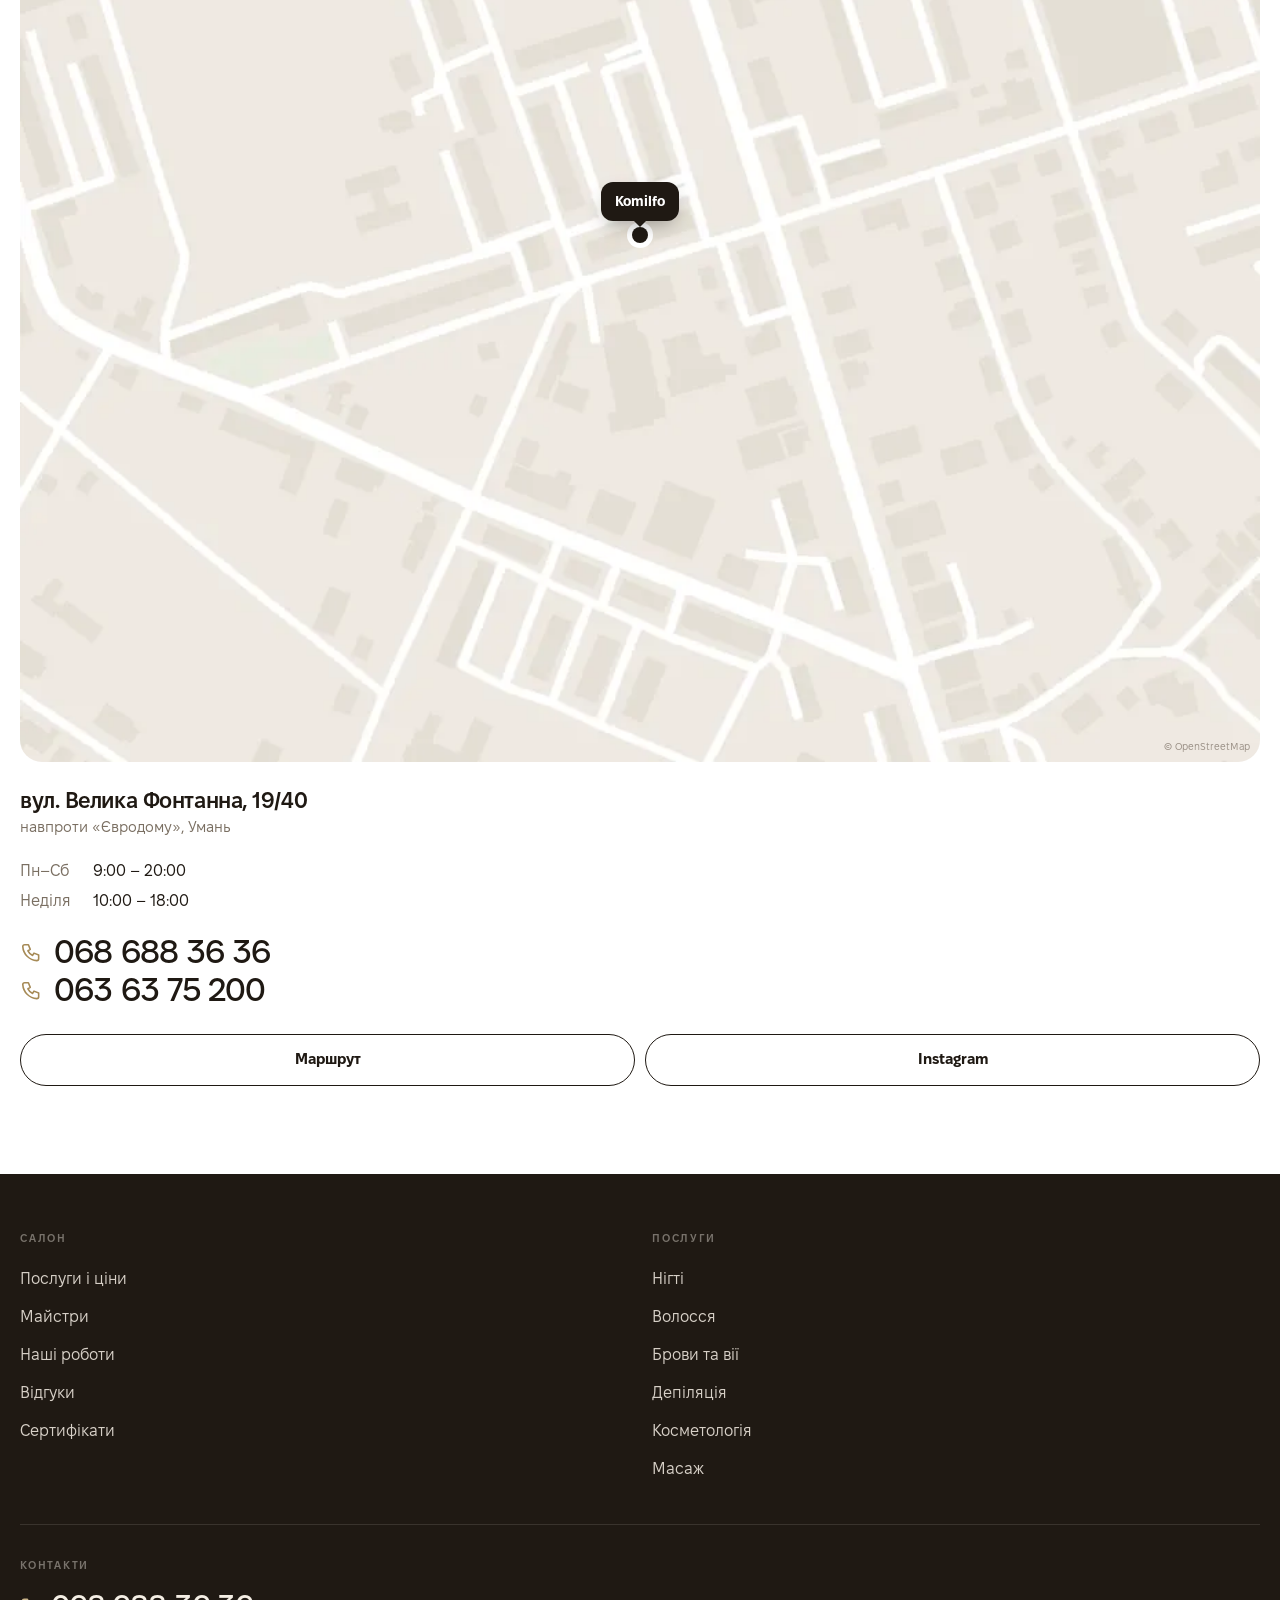
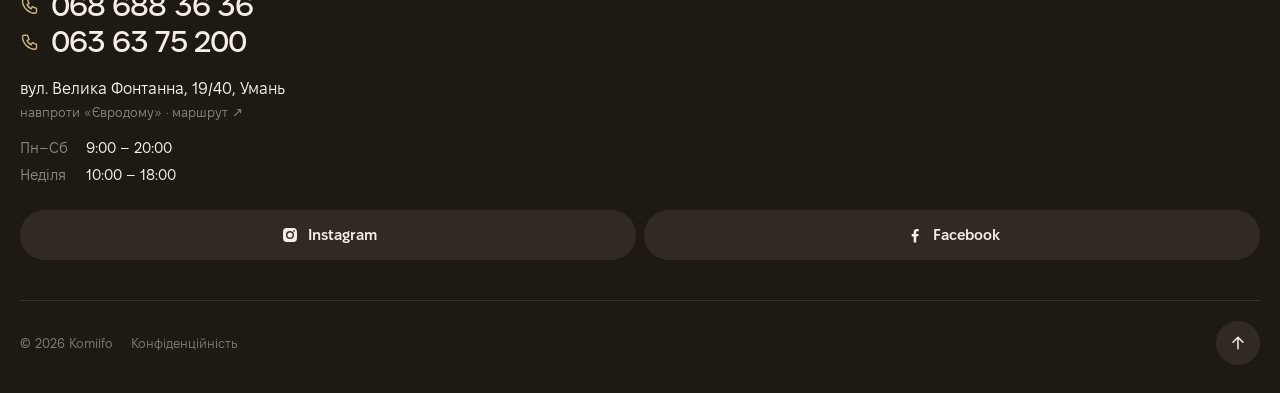
==== commit 858326ea: "preflight fixes: og/description/favicon, gallery png->webp in zapis, privacy link" ====
--- a/index.html
+++ b/index.html
@@ -5,6 +5,16 @@
 <meta name="viewport" content="width=device-width, initial-scale=1, viewport-fit=cover">
 <meta name="robots" content="noindex">
 <title>Komilfo — салон краси в Умані</title>
+<meta name="description" content="Салон краси Комільфо (Komilfo) в Умані, вул. Велика Фонтанна, 19/40. Манікюр і педикюр, стрижки та фарбування, брови й вії, масаж. Онлайн-запис 24/7.">
+<meta property="og:type" content="website">
+<meta property="og:site_name" content="Komilfo">
+<meta property="og:title" content="Komilfo — салон краси в Умані">
+<meta property="og:description" content="Салон краси Комільфо (Komilfo) в Умані, вул. Велика Фонтанна, 19/40. Манікюр і педикюр, стрижки та фарбування, брови й вії, масаж. Онлайн-запис 24/7.">
+<meta property="og:image" content="https://qwxdt.github.io/komilfo-preview/a/og.jpg">
+<meta property="og:image:width" content="1200">
+<meta property="og:image:height" content="630">
+<meta name="twitter:card" content="summary_large_image">
+<link rel="icon" href="a/favicon.svg" type="image/svg+xml">
 <link rel="preload" href="a/f/FixelDisplay-SemiBold.woff2" as="font" type="font/woff2" crossorigin>
 <script>(()=>{const h=document.documentElement;h.classList.add('js');
 if('scrollRestoration' in history)history.scrollRestoration='manual';
@@ -522,7 +532,7 @@
     <dl class="fhrs"><dt>Пн–Сб</dt><dd>9:00 – 20:00</dd><dt>Неділя</dt><dd>10:00 – 18:00</dd></dl>
     <div class="fsoc"><a href="https://www.instagram.com/umankomilfosalon" aria-label="Instagram"><svg viewBox="0 0 24 24"><path fill="currentColor" d="M12 7.2a4.8 4.8 0 1 0 0 9.6 4.8 4.8 0 0 0 0-9.6zm0 7.9a3.1 3.1 0 1 1 0-6.2 3.1 3.1 0 0 1 0 6.2zM17 5.9a1.1 1.1 0 1 0 0 2.2 1.1 1.1 0 0 0 0-2.2zM12 3.6c2.7 0 3 0 4.1.1 2.8.1 4.1 1.5 4.2 4.2.1 1.1.1 1.4.1 4.1s0 3-.1 4.1c-.1 2.7-1.4 4.1-4.2 4.2-1.1.1-1.4.1-4.1.1s-3 0-4.1-.1c-2.8-.1-4.1-1.5-4.2-4.2C3.6 15 3.6 14.7 3.6 12s0-3 .1-4.1C3.8 5.2 5.1 3.8 7.9 3.7 9 3.6 9.3 3.6 12 3.6z"/></svg><span>Instagram</span></a><a href="https://www.facebook.com/p/%D0%A1%D0%B0%D0%BB%D0%BE%D0%BD-%D0%9A%D0%BE%D0%BC%D0%B8%D0%BB%D1%8C%D1%84%D0%BE-%D0%A3%D0%BC%D0%B0%D0%BD%D1%8C-100063965496667/" aria-label="Facebook"><svg viewBox="0 0 24 24"><path fill="currentColor" d="M13.5 21v-7.4H16l.4-2.9h-2.9V8.9c0-.8.2-1.4 1.4-1.4h1.6V4.9c-.3 0-1.2-.1-2.3-.1-2.3 0-3.8 1.4-3.8 3.9v2.1H8v2.9h2.4V21z"/></svg><span>Facebook</span></a></div>
   </div>
-  <div class="flegal"><span>© 2026 Komilfo</span><a href="#">Конфіденційність</a><a class="ftop" href="#top" aria-label="Нагору"><svg viewBox="0 0 24 24" fill="none" stroke="currentColor" stroke-width="1.8" stroke-linecap="round" stroke-linejoin="round"><path d="M12 19V5M6 11l6-6 6 6"/></svg></a></div>
+  <div class="flegal"><span>© 2026 Komilfo</span><a href="https://umankomilfosalon.com.ua/polityka" target="_blank" rel="noopener">Конфіденційність</a><a class="ftop" href="#top" aria-label="Нагору"><svg viewBox="0 0 24 24" fill="none" stroke="currentColor" stroke-width="1.8" stroke-linecap="round" stroke-linejoin="round"><path d="M12 19V5M6 11l6-6 6 6"/></svg></a></div>
 </footer>
 <script>
 (()=>{const d=document,b=d.body,h=d.querySelector('.hdr');
